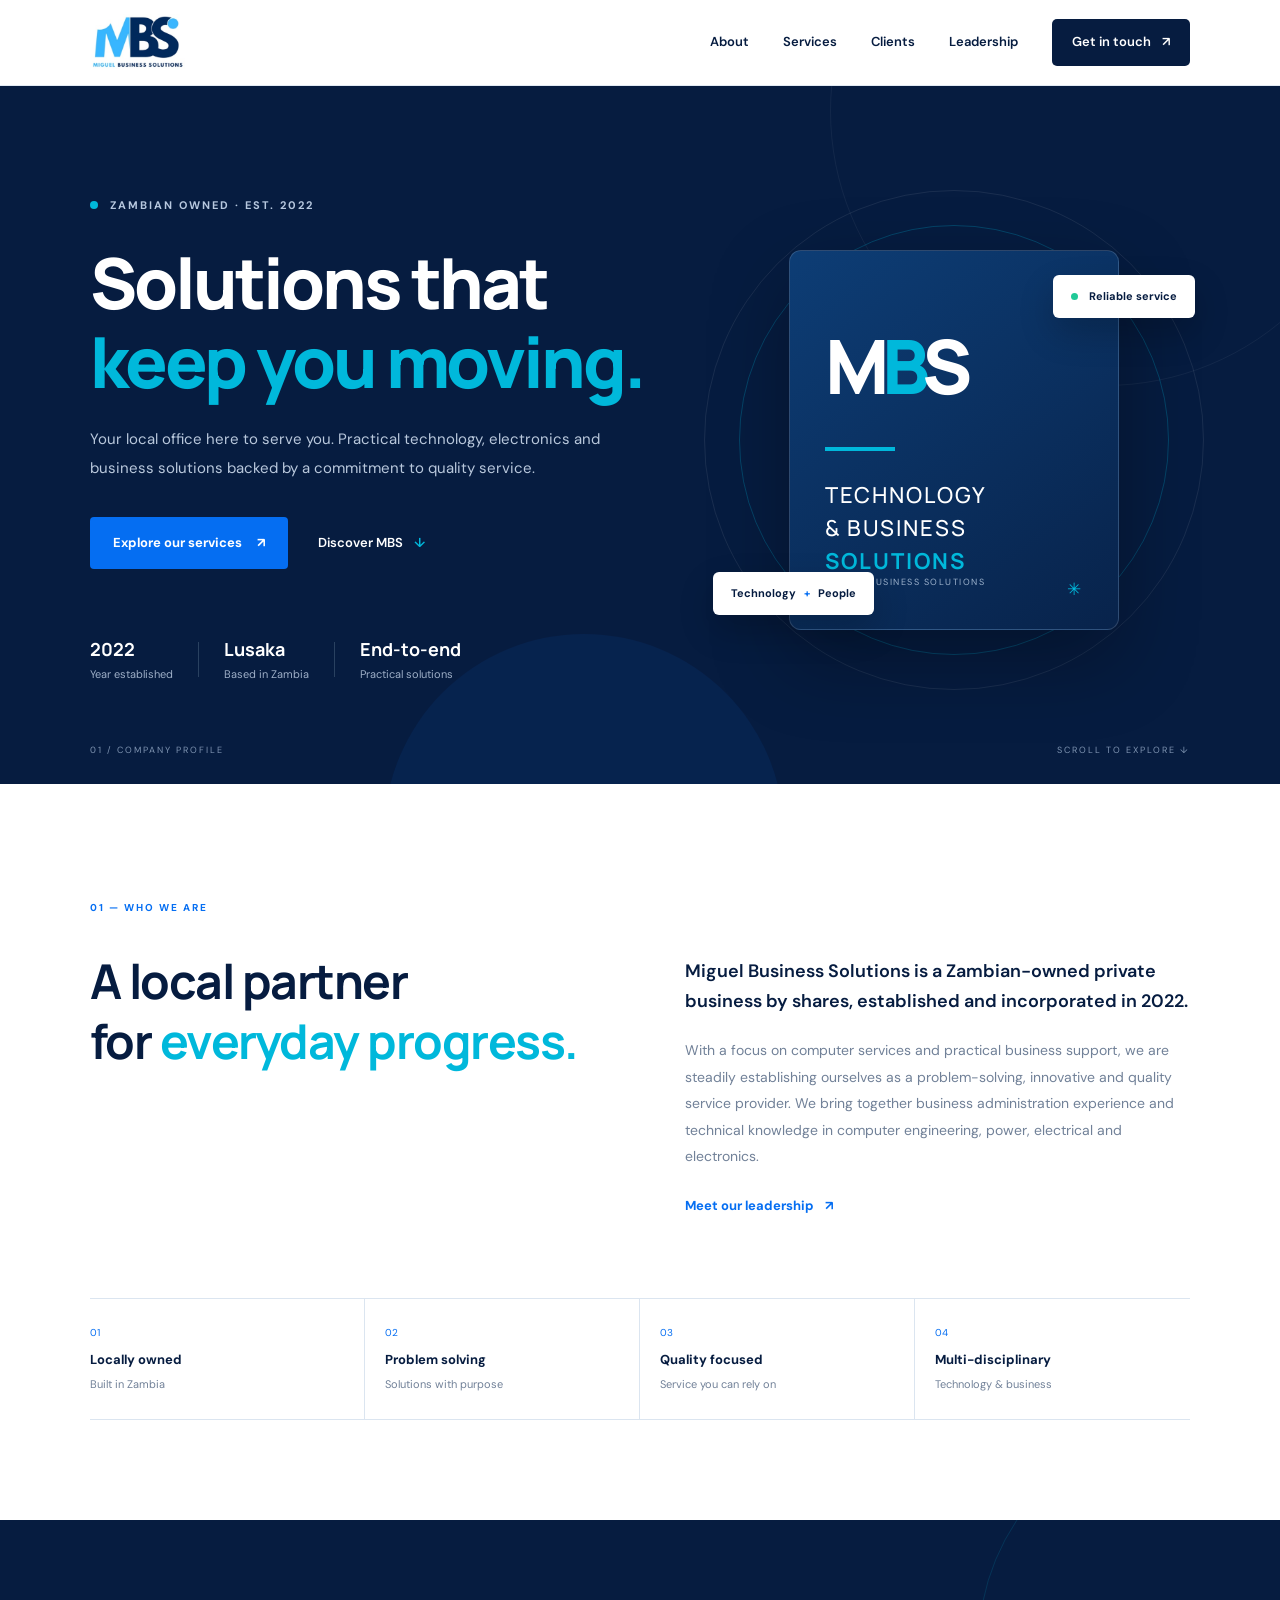
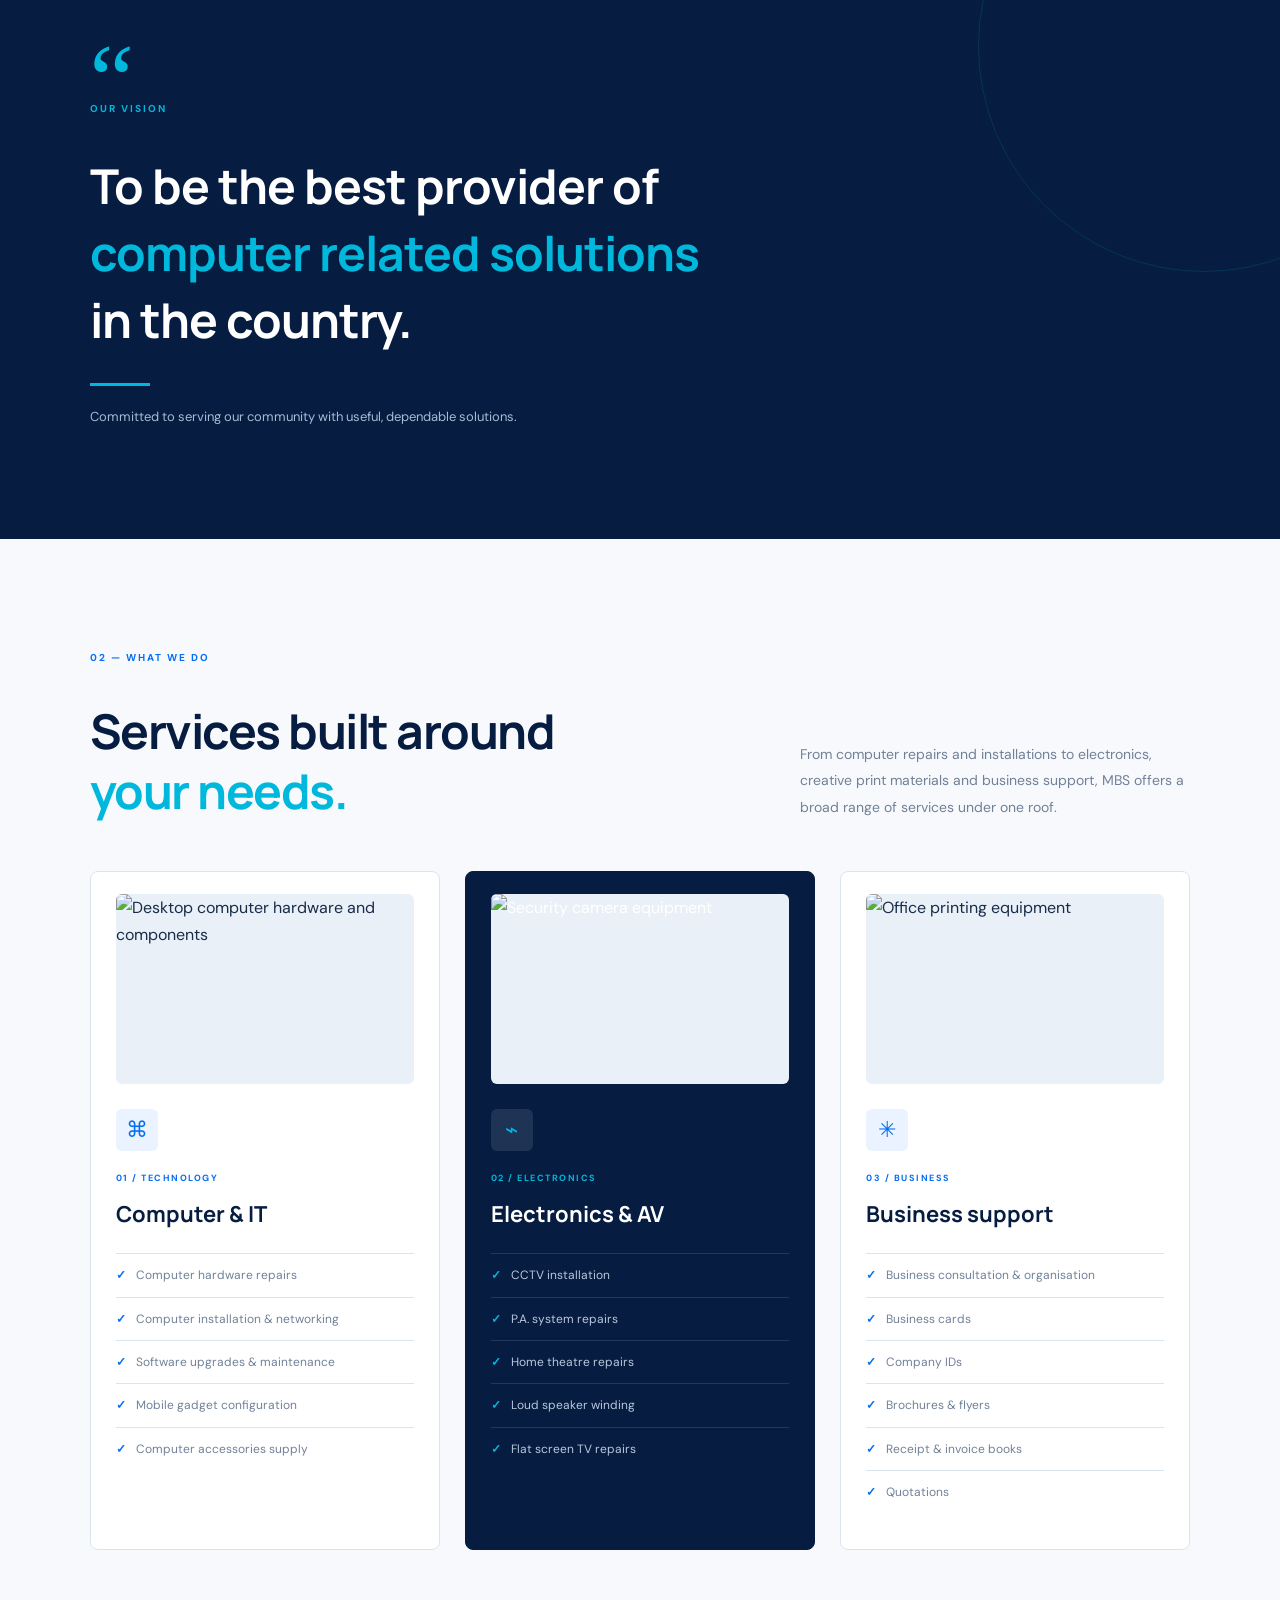
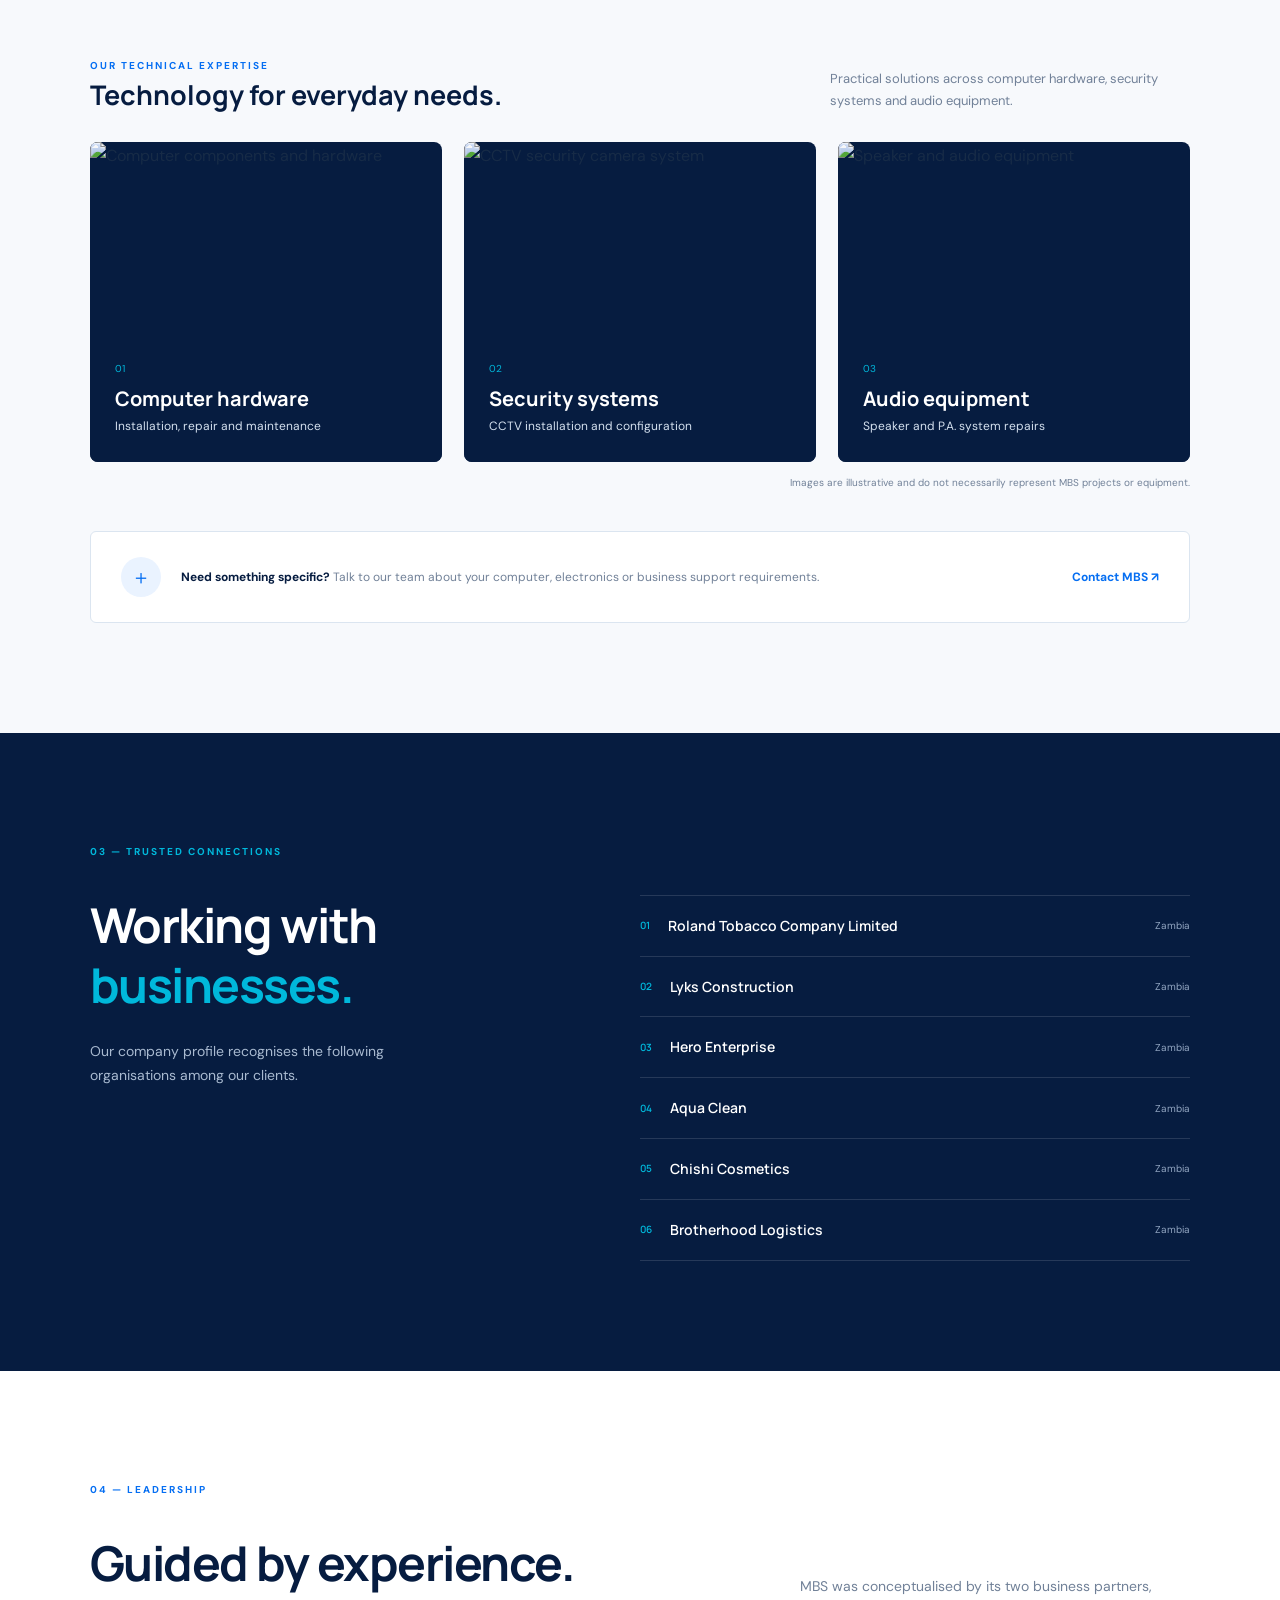
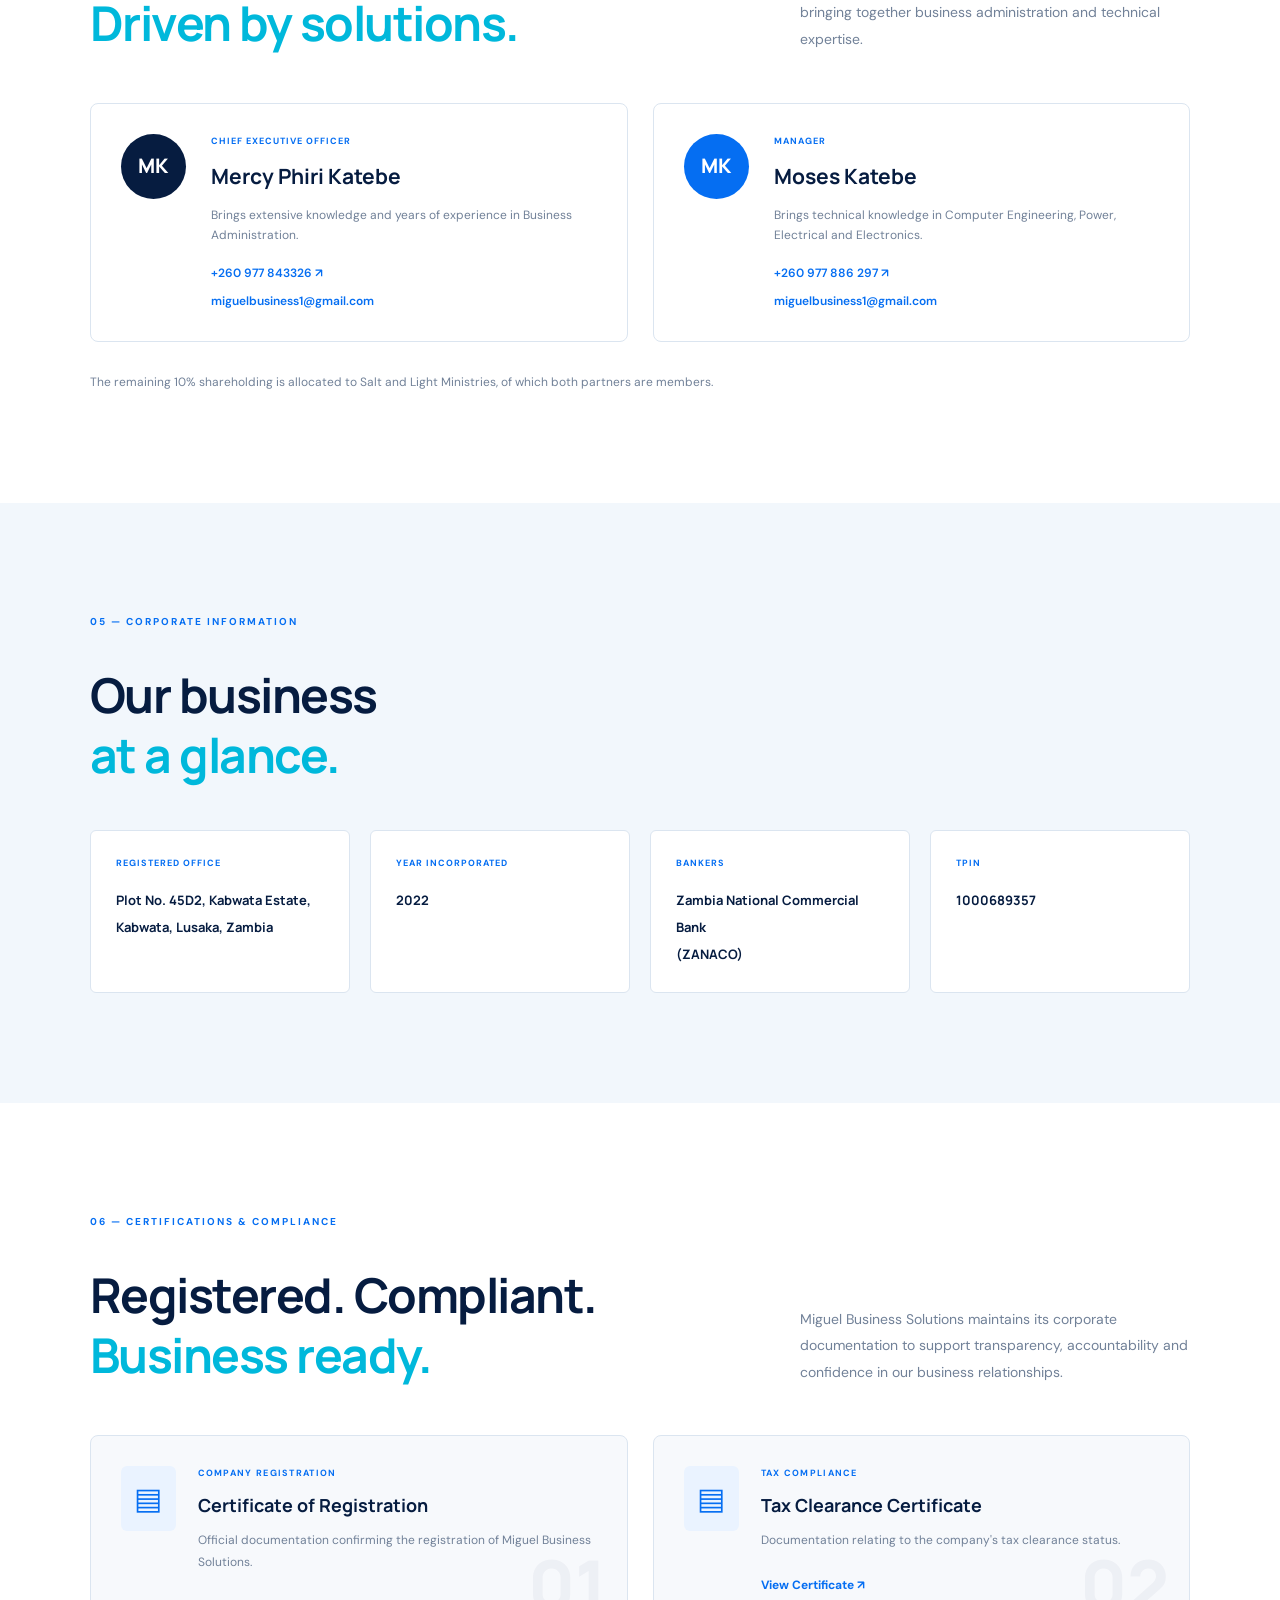
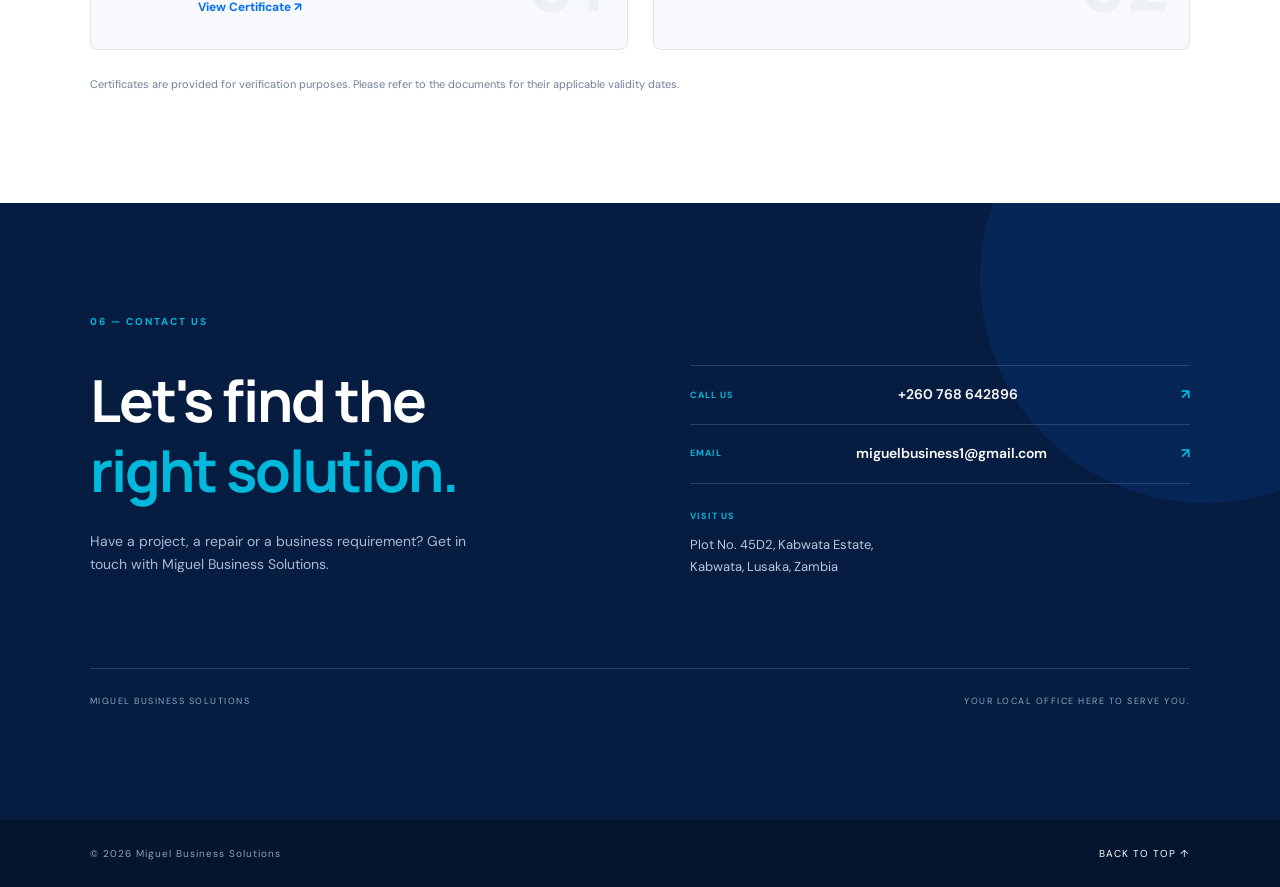
==== index.html @ 459ccfd8 "Fix certificate document links for GitHub Pages" ====
<!DOCTYPE html>
<html lang="en">
<head>
    <meta charset="UTF-8">
    <meta name="viewport" content="width=device-width, initial-scale=1.0">

    <meta name="description" content="Miguel Business Solutions — computer repairs, electronics, CCTV installation, networking and business support services in Lusaka, Zambia.">

    <meta name="theme-color" content="#061c40">

    <title>Miguel Business Solutions | Company Profile</title>

    <link rel="preconnect" href="https://fonts.googleapis.com">
    <link rel="preconnect" href="https://fonts.gstatic.com" crossorigin>

    <link href="https://fonts.googleapis.com/css2?family=DM+Sans:wght@400;500;600;700&family=Manrope:wght@400;500;600;700;800&display=swap" rel="stylesheet">

    <link rel="stylesheet" href="style.css">
</head>

<body>

    <!-- HEADER -->
    <header class="site-header">
        <a class="brand" href="#home" aria-label="Miguel Business Solutions home">
            <img src="assets/mbs-logo.jpg" alt="MBS Miguel Business Solutions logo">
        </a>

        <button class="menu-toggle"
                aria-label="Open navigation"
                aria-expanded="false">
            <span></span>
            <span></span>
            <span></span>
        </button>

        <nav class="nav" aria-label="Main navigation">
            <a href="#about">About</a>
            <a href="#services">Services</a>
            <a href="#clients">Clients</a>
            <a href="#leadership">Leadership</a>
            <a class="nav-contact" href="#contact">
                Get in touch <span>↗</span>
            </a>
        </nav>
    </header>


    <main>

        <!-- HERO SECTION -->
        <section class="hero" id="home">

            <div class="hero-shape shape-one"></div>
            <div class="hero-shape shape-two"></div>

            <div class="hero-content">

                <p class="eyebrow">
                    <span></span>
                    ZAMBIAN OWNED · EST. 2022
                </p>

                <h1>
                    Solutions that<br>
                    <em>keep you moving.</em>
                </h1>

                <p class="hero-copy">
                    Your local office here to serve you. Practical technology,
                    electronics and business solutions backed by a commitment
                    to quality service.
                </p>

                <div class="hero-actions">
                    <a class="btn btn-primary" href="#services">
                        Explore our services <span>↗</span>
                    </a>

                    <a class="text-link" href="#about">
                        Discover MBS <span>↓</span>
                    </a>
                </div>

                <div class="hero-meta">

                    <div>
                        <strong>2022</strong>
                        <span>Year established</span>
                    </div>

                    <i></i>

                    <div>
                        <strong>Lusaka</strong>
                        <span>Based in Zambia</span>
                    </div>

                    <i></i>

                    <div>
                        <strong>End-to-end</strong>
                        <span>Practical solutions</span>
                    </div>

                </div>

            </div>

            <div class="hero-visual">

                <div class="orbit orbit-a"></div>
                <div class="orbit orbit-b"></div>

                <div class="visual-card">

                    <div class="visual-mark">
                        M<span>B</span>S
                    </div>

                    <div class="visual-rule"></div>

                    <p>
                        TECHNOLOGY<br>
                        & BUSINESS<br>
                        <b>SOLUTIONS</b>
                    </p>

                    <div class="visual-foot">
                        MIGUEL BUSINESS SOLUTIONS
                        <span>✳</span>
                    </div>

                </div>

                <div class="float-tag tag-top">
                    <span class="tag-dot"></span>
                    Reliable service
                </div>

                <div class="float-tag tag-bottom">
                    Technology <b>+</b> People
                </div>

            </div>

            <div class="hero-bottom">
                <span>01 / COMPANY PROFILE</span>
                <span>SCROLL TO EXPLORE ↓</span>
            </div>

        </section>


        <!-- ABOUT SECTION -->
        <section class="intro section-pad" id="about">

            <div class="section-kicker">
                01 — WHO WE ARE
            </div>

            <div class="intro-grid">

                <div>
                    <h2>
                        A local partner<br>
                        for <em>everyday progress.</em>
                    </h2>
                </div>

                <div class="intro-copy">

                    <p class="lead">
                        Miguel Business Solutions is a Zambian-owned private
                        business by shares, established and incorporated in 2022.
                    </p>

                    <p>
                        With a focus on computer services and practical business
                        support, we are steadily establishing ourselves as a
                        problem-solving, innovative and quality service provider.
                        We bring together business administration experience and
                        technical knowledge in computer engineering, power,
                        electrical and electronics.
                    </p>

                    <a class="under-link" href="#leadership">
                        Meet our leadership <span>↗</span>
                    </a>

                </div>

            </div>

            <div class="fact-strip">

                <div>
                    <span>01</span>
                    <b>Locally owned</b>
                    <small>Built in Zambia</small>
                </div>

                <div>
                    <span>02</span>
                    <b>Problem solving</b>
                    <small>Solutions with purpose</small>
                </div>

                <div>
                    <span>03</span>
                    <b>Quality focused</b>
                    <small>Service you can rely on</small>
                </div>

                <div>
                    <span>04</span>
                    <b>Multi-disciplinary</b>
                    <small>Technology & business</small>
                </div>

            </div>

        </section>


        <!-- VISION SECTION -->
        <section class="vision section-pad">

            <div class="vision-mark">“</div>

            <div class="section-kicker light">
                OUR VISION
            </div>

            <h2>
                To be the best provider of<br>
                <em>computer related solutions</em><br>
                in the country.
            </h2>

            <div class="vision-line"></div>

            <p>
                Committed to serving our community with useful,
                dependable solutions.
            </p>

        </section>


        <!-- SERVICES SECTION -->
        <section class="services section-pad" id="services">

            <div class="section-kicker">
                02 — WHAT WE DO
            </div>

            <div class="section-heading">

                <div>
                    <h2>
                        Services built around<br>
                        <em>your needs.</em>
                    </h2>
                </div>

                <p>
                    From computer repairs and installations to electronics,
                    creative print materials and business support, MBS offers
                    a broad range of services under one roof.
                </p>

            </div>


            <div class="service-grid">

                <!-- COMPUTER AND IT -->
                <article class="service-card">

                    <div class="service-image">
                        <img
                            src="https://images.unsplash.com/photo-1587202372775-e229f172b9d7?auto=format&fit=crop&w=900&q=85"
                            alt="Desktop computer hardware and components"
                            loading="lazy">
                    </div>

                    <div class="service-icon">⌘</div>

                    <span class="service-no">
                        01 / TECHNOLOGY
                    </span>

                    <h3>Computer & IT</h3>

                    <ul>
                        <li>Computer hardware repairs</li>
                        <li>Computer installation & networking</li>
                        <li>Software upgrades & maintenance</li>
                        <li>Mobile gadget configuration</li>
                        <li>Computer accessories supply</li>
                    </ul>

                </article>


                <!-- ELECTRONICS AND AV -->
                <article class="service-card featured">

                    <div class="service-image">
                        <img
                            src="https://images.unsplash.com/photo-1557597774-9d273605dfa9?auto=format&fit=crop&w=900&q=85"
                            alt="Security camera equipment"
                            loading="lazy">
                    </div>

                    <div class="service-icon">⌁</div>

                    <span class="service-no">
                        02 / ELECTRONICS
                    </span>

                    <h3>Electronics & AV</h3>

                    <ul>
                        <li>CCTV installation</li>
                        <li>P.A. system repairs</li>
                        <li>Home theatre repairs</li>
                        <li>Loud speaker winding</li>
                        <li>Flat screen TV repairs</li>
                    </ul>

                </article>


                <!-- BUSINESS SUPPORT -->
                <article class="service-card">

                    <div class="service-image">
                        <img
                            src="https://images.unsplash.com/photo-1612198188060-c7c2a3b66eae?auto=format&fit=crop&w=900&q=85"
                            alt="Office printing equipment"
                            loading="lazy">
                    </div>

                    <div class="service-icon">✳</div>

                    <span class="service-no">
                        03 / BUSINESS
                    </span>

                    <h3>Business support</h3>

                    <ul>
                        <li>Business consultation & organisation</li>
                        <li>Business cards</li>
                        <li>Company IDs</li>
                        <li>Brochures & flyers</li>
                        <li>Receipt & invoice books</li>
                        <li>Quotations</li>
                    </ul>

                </article>

            </div>


            <!-- HARDWARE SHOWCASE -->
            <div class="hardware-showcase">

                <div class="showcase-heading">
                    <div>
                        <span class="section-kicker">OUR TECHNICAL EXPERTISE</span>
                        <h3>Technology for everyday needs.</h3>
                    </div>

                    <p>
                        Practical solutions across computer hardware,
                        security systems and audio equipment.
                    </p>
                </div>

                <div class="hardware-grid">

                    <div class="hardware-item">
                        <img
                            src="https://images.unsplash.com/photo-1591238372338-22d30c883a86?auto=format&fit=crop&w=900&q=85"
                            alt="Computer components and hardware"
                            loading="lazy">

                        <div class="hardware-overlay">
                            <span>01</span>
                            <h4>Computer hardware</h4>
                            <p>Installation, repair and maintenance</p>
                        </div>
                    </div>

                    <div class="hardware-item">
                        <img
                            src="https://images.unsplash.com/photo-1558008258-3256797b43f3?auto=format&fit=crop&w=900&q=85"
                            alt="CCTV security camera system"
                            loading="lazy">

                        <div class="hardware-overlay">
                            <span>02</span>
                            <h4>Security systems</h4>
                            <p>CCTV installation and configuration</p>
                        </div>
                    </div>

                    <div class="hardware-item">
                        <img
                            src="https://images.unsplash.com/photo-1608043152269-423dbba4e7e1?auto=format&fit=crop&w=900&q=85"
                            alt="Speaker and audio equipment"
                            loading="lazy">

                        <div class="hardware-overlay">
                            <span>03</span>
                            <h4>Audio equipment</h4>
                            <p>Speaker and P.A. system repairs</p>
                        </div>
                    </div>

                </div>

                <p class="image-disclaimer">
                    Images are illustrative and do not necessarily represent
                    MBS projects or equipment.
                </p>

            </div>


            <div class="service-note">

                <span class="note-icon">＋</span>

                <p>
                    <b>Need something specific?</b>
                    Talk to our team about your computer, electronics
                    or business support requirements.
                </p>

                <a href="#contact">Contact MBS ↗</a>

            </div>

        </section>


        <!-- CLIENTS SECTION -->
        <section class="clients section-pad" id="clients">

            <div class="section-kicker light">
                03 — TRUSTED CONNECTIONS
            </div>

            <div class="clients-layout">

                <div>

                    <h2>
                        Working with<br>
                        <em>businesses.</em>
                    </h2>

                    <p class="clients-copy">
                        Our company profile recognises the following
                        organisations among our clients.
                    </p>

                </div>

                <div class="client-list">

                    <div>
                        <span>01</span>
                        Roland Tobacco Company Limited
                        <small>Zambia</small>
                    </div>

                    <div>
                        <span>02</span>
                        Lyks Construction
                        <small>Zambia</small>
                    </div>

                    <div>
                        <span>03</span>
                        Hero Enterprise
                        <small>Zambia</small>
                    </div>

                    <div>
                        <span>04</span>
                        Aqua Clean
                        <small>Zambia</small>
                    </div>

                    <div>
                        <span>05</span>
                        Chishi Cosmetics
                        <small>Zambia</small>
                    </div>

                    <div>
                        <span>06</span>
                        Brotherhood Logistics
                        <small>Zambia</small>
                    </div>

                </div>

            </div>

        </section>


        <!-- LEADERSHIP SECTION -->
        <section class="leadership section-pad" id="leadership">

            <div class="section-kicker">
                04 — LEADERSHIP
            </div>

            <div class="section-heading">

                <div>
                    <h2>
                        Guided by experience.<br>
                        <em>Driven by solutions.</em>
                    </h2>
                </div>

                <p>
                    MBS was conceptualised by its two business partners,
                    bringing together business administration and
                    technical expertise.
                </p>

            </div>


            <div class="leaders">

                <!-- MRS KATEBE -->
                <article class="leader-card">

                    <div class="leader-avatar">MK</div>

                    <div class="leader-info">

                        <span class="role">
                            CHIEF EXECUTIVE OFFICER 
                        </span>

                        <h3>Mercy Phiri Katebe</h3>

                        <p>
                            Brings extensive knowledge and years of
                            experience in Business Administration.
                        </p>

                        <a href="tel:+260977843326">
                            +260 977 843326 ↗
                        </a>

                        <a href="mailto:miguelbusiness1@gmail.com">
                            miguelbusiness1@gmail.com
                        </a>

                    </div>

                </article>


                <!-- MOSES KATEBE-->
                <article class="leader-card">

                    <div class="leader-avatar avatar-blue">MK</div>

                    <div class="leader-info">

                        <span class="role">
                            MANAGER 
                        </span>

                        <h3>Moses Katebe</h3>

                        <p>
                            Brings technical knowledge in Computer
                            Engineering, Power, Electrical and Electronics.
                        </p>

                        <a href="tel:+260768642896">
                            +260 977 886 297 ↗
                        </a>

                        <a href="mailto:miguelbusiness1@gmail.com">
                            miguelbusiness1@gmail.com
                        </a>

                    </div>

                </article>

                    
            </div>

            <p class="share-note">
                The remaining 10% shareholding is allocated to
                Salt and Light Ministries, of which both partners
                are members.
            </p>

        </section>


        <!-- CORPORATE INFORMATION -->
        <section class="corporate section-pad">

            <div class="section-kicker">
                05 — CORPORATE INFORMATION
            </div>

            <h2>
                Our business<br>
                <em>at a glance.</em>
            </h2>

            <div class="corporate-grid">

                <div>
                    <span>REGISTERED OFFICE</span>
                    <b>
                        Plot No. 45D2, Kabwata Estate,<br>
                        Kabwata, Lusaka, Zambia
                    </b>
                </div>

                <div>
                    <span>YEAR INCORPORATED</span>
                    <b>2022</b>
                </div>

                <div>
                    <span>BANKERS</span>
                    <b>
                        Zambia National Commercial Bank<br>
                        (ZANACO)
                    </b>
                </div>

                <div>
                    <span>TPIN</span>
                    <b>1000689357</b>
                </div>

            </div>

        </section>


        <!-- CERTIFICATIONS & COMPLIANCE -->
        <section class="certifications section-pad" id="certifications">

            <div class="section-kicker">
                06 — CERTIFICATIONS & COMPLIANCE
            </div>

            <div class="section-heading">
                <div>
                    <h2>
                        Registered. Compliant.<br>
                        <em>Business ready.</em>
                    </h2>
                </div>

                <p>
                    Miguel Business Solutions maintains its corporate
                    documentation to support transparency, accountability
                    and confidence in our business relationships.
                </p>
            </div>

            <div class="certificate-grid">

                <!-- CERTIFICATE OF INCORPORATION -->
                <article class="certificate-card">

                    <div class="certificate-icon">▤</div>

                    <div class="certificate-info">
                        <span>COMPANY REGISTRATION</span>

                        <h3>Certificate of Registration</h3>

                        <p>
                            Official documentation confirming the registration
                            of Miguel Business Solutions.
                        </p>

                        <a href="./documents/MIGUEL%20CERITIFICATE%20OF%20REGISTRATION.pdf"
                        target="_blank"
                        rel="noopener noreferrer">
                            View Certificate ↗
                        </a>
                    </div>

                    <div class="certificate-number">01</div>

                </article>


                <!-- TAX CLEARANCE CERTIFICATE -->
                <article class="certificate-card">

                    <div class="certificate-icon">▤</div>

                    <div class="certificate-info">
                        <span>TAX COMPLIANCE</span>

                        <h3>Tax Clearance Certificate</h3>

                        <p>
                            Documentation relating to the company's
                            tax clearance status.
                        </p>

                        <a href="./documents/_reports_complianceReports_Custom_Business_Name_TCC.pdf"
                        target="_blank"
                        rel="noopener noreferrer">
                            View Certificate ↗
                        </a>
                    </div>

                    <div class="certificate-number">02</div>

                </article>

            </div>

            <p class="certificate-note">
                Certificates are provided for verification purposes.
                Please refer to the documents for their applicable validity dates.
            </p>

        </section>

        <!-- CONTACT SECTION -->
        <section class="contact section-pad" id="contact">

            <div class="contact-glow"></div>

            <div class="section-kicker light">
                06 — CONTACT US
            </div>

            <div class="contact-layout">

                <div>

                    <h2>
                        Let's find the<br>
                        <em>right solution.</em>
                    </h2>

                    <p>
                        Have a project, a repair or a business requirement?
                        Get in touch with Miguel Business Solutions.
                    </p>

                </div>


                <div class="contact-details">

                    <a href="tel:+260768642896">
                        <span>CALL US</span>
                        +260 768 642896
                        <b>↗</b>
                    </a>

                    <a href="mailto:miguelbusiness1@gmail.com">
                        <span>EMAIL</span>
                        miguelbusiness1@gmail.com
                        <b>↗</b>
                    </a>

                    <div class="address">
                        <span>VISIT US</span>
                        Plot No. 45D2, Kabwata Estate,<br>
                        Kabwata, Lusaka, Zambia
                    </div>

                </div>

            </div>


            <div class="contact-bottom">
                <span>MIGUEL BUSINESS SOLUTIONS</span>
                <span>YOUR LOCAL OFFICE HERE TO SERVE YOU.</span>
            </div>

        </section>

    </main>


    <!-- FOOTER -->
    <footer>
        <span>
            © <span id="year"></span> Miguel Business Solutions
        </span>

        <a href="#home">BACK TO TOP ↑</a>
    </footer>


    <script src="script.js"></script>

</body>
</html>
---- style.css ----
/* =========================================
   MIGUEL BUSINESS SOLUTIONS
   COMPANY PROFILE WEBSITE
========================================= */

:root {
    --navy: #061c40;
    --navy-light: #092952;
    --blue: #056ef2;
    --cyan: #00b8db;
    --white: #ffffff;
    --grey: #617896;
    --light-grey: #f2f7fc;
    --border: #dbe5f0;
    --text: #182c47;
    --muted: #718198;

    --heading-font: 'Manrope', sans-serif;
    --body-font: 'DM Sans', sans-serif;

    --container: 1200px;
}


/* RESET */

* {
    margin: 0;
    padding: 0;
    box-sizing: border-box;
}

html {
    scroll-behavior: smooth;
    scroll-padding-top: 90px;
}

body {
    font-family: var(--body-font);
    color: var(--text);
    background: var(--white);
    line-height: 1.7;
    overflow-x: hidden;
}

img {
    max-width: 100%;
}

a {
    text-decoration: none;
    color: inherit;
}

button {
    font: inherit;
}

::selection {
    background: var(--blue);
    color: white;
}

.section-pad {
    padding: 110px max(calc((100% - var(--container)) / 2), 7%);
}


/* HEADER */

.site-header {
    width: 100%;
    height: 86px;
    padding: 0 7%;
    position: sticky;
    top: 0;
    z-index: 1000;

    display: flex;
    align-items: center;
    justify-content: space-between;

    background: rgba(255, 255, 255, 0.96);
    border-bottom: 1px solid rgba(219, 229, 240, 0.8);
    backdrop-filter: blur(15px);
}

.brand {
    display: flex;
    align-items: center;
    height: 60px;
}

.brand img {
    max-width: 180px;
    max-height: 58px;
    object-fit: contain;
}

.nav {
    display: flex;
    align-items: center;
    gap: 34px;
}

.nav a {
    font-size: 13px;
    font-weight: 600;
    color: var(--navy);
    transition: color 0.3s ease;
}

.nav a:hover {
    color: var(--blue);
}

.nav .nav-contact {
    background: var(--navy);
    color: white;
    padding: 12px 20px;
    border-radius: 5px;
}

.nav .nav-contact:hover {
    background: var(--blue);
    color: white;
}

.nav-contact span {
    margin-left: 8px;
}

.menu-toggle {
    display: none;
    width: 42px;
    height: 42px;
    border: none;
    background: var(--light-grey);
    border-radius: 5px;
    cursor: pointer;
    padding: 10px;
}

.menu-toggle span {
    width: 100%;
    height: 2px;
    background: var(--navy);
    display: block;
    margin: 5px 0;
    transition: 0.3s;
}


/* HERO */

.hero {
    min-height: 690px;
    padding: 110px 7% 100px;

    background: var(--navy);
    color: white;

    position: relative;
    overflow: hidden;

    display: grid;
    grid-template-columns: 1.1fr 0.9fr;
    align-items: center;
    gap: 50px;
}

.hero-content {
    max-width: 650px;
    position: relative;
    z-index: 2;
}

.eyebrow {
    display: flex;
    align-items: center;
    gap: 12px;

    font-size: 11px;
    font-weight: 700;
    letter-spacing: 2px;
    color: #b7c8df;

    margin-bottom: 28px;
}

.eyebrow span {
    width: 8px;
    height: 8px;
    background: var(--cyan);
    border-radius: 50%;
}

.hero h1 {
    font-family: var(--heading-font);
    font-size: clamp(44px, 5.5vw, 76px);
    font-weight: 800;
    line-height: 1.12;
    letter-spacing: -3px;
}

.hero h1 em,
.section-heading h2 em,
.intro h2 em,
.vision h2 em,
.clients h2 em,
.leadership h2 em,
.corporate h2 em,
.contact h2 em {
    font-style: normal;
    color: var(--cyan);
}

.hero-copy {
    color: #b9c8dc;
    max-width: 510px;
    margin-top: 25px;
    font-size: 15px;
    line-height: 1.9;
}

.hero-actions {
    display: flex;
    align-items: center;
    gap: 30px;
    margin-top: 35px;
}

.btn {
    display: inline-flex;
    align-items: center;
    justify-content: center;
    gap: 15px;
    padding: 15px 23px;
    font-size: 13px;
    font-weight: 700;
    border-radius: 4px;
    transition: 0.3s ease;
}

.btn-primary {
    background: var(--blue);
    color: white;
}

.btn-primary:hover {
    background: var(--cyan);
    transform: translateY(-3px);
}

.text-link {
    font-size: 13px;
    font-weight: 600;
    color: white;
}

.text-link span {
    margin-left: 8px;
    color: var(--cyan);
}

.hero-meta {
    display: flex;
    align-items: center;
    gap: 25px;
    margin-top: 65px;
}

.hero-meta div {
    display: flex;
    flex-direction: column;
}

.hero-meta strong {
    font-family: var(--heading-font);
    font-size: 18px;
}

.hero-meta span {
    color: #9eafc7;
    font-size: 11px;
}

.hero-meta i {
    height: 35px;
    width: 1px;
    background: #294160;
}

.hero-shape {
    position: absolute;
    border-radius: 50%;
    pointer-events: none;
}

.shape-one {
    width: 550px;
    height: 550px;
    border: 1px solid rgba(255,255,255,0.05);
    top: -250px;
    right: -100px;
}

.shape-two {
    width: 400px;
    height: 400px;
    background: rgba(5,110,242,0.08);
    bottom: -250px;
    left: 30%;
}


/* HERO VISUAL */

.hero-visual {
    position: relative;
    min-height: 450px;

    display: flex;
    justify-content: center;
    align-items: center;
}

.visual-card {
    position: relative;
    z-index: 2;

    width: 330px;
    height: 380px;

    padding: 45px 35px;

    background: linear-gradient(
        145deg,
        #0d3d75,
        #08234b
    );

    border: 1px solid rgba(255,255,255,0.15);
    border-radius: 12px;

    box-shadow: 0 30px 80px rgba(0,0,0,0.3);

    display: flex;
    flex-direction: column;
    justify-content: center;
}

.visual-mark {
    font-family: var(--heading-font);
    font-size: 75px;
    font-weight: 800;
    letter-spacing: -8px;
}

.visual-mark span {
    color: var(--cyan);
}

.visual-rule {
    width: 70px;
    height: 4px;
    background: var(--cyan);
    margin: 18px 0 28px;
}

.visual-card p {
    font-family: var(--heading-font);
    font-size: 22px;
    font-weight: 500;
    line-height: 1.5;
    letter-spacing: 2px;
}

.visual-card p b {
    color: var(--cyan);
}

.visual-foot {
    position: absolute;
    bottom: 25px;
    left: 35px;
    right: 35px;

    display: flex;
    justify-content: space-between;

    font-size: 9px;
    letter-spacing: 1.5px;
    color: #9db2cc;
}

.visual-foot span {
    color: var(--cyan);
    font-size: 17px;
}

.orbit {
    position: absolute;
    border: 1px solid rgba(0,184,219,0.25);
    border-radius: 50%;
}

.orbit-a {
    width: 430px;
    height: 430px;
}

.orbit-b {
    width: 500px;
    height: 500px;
    border-color: rgba(255,255,255,0.08);
}

.float-tag {
    position: absolute;
    z-index: 3;

    background: white;
    color: var(--navy);

    padding: 12px 18px;
    border-radius: 6px;

    font-size: 11px;
    font-weight: 700;

    box-shadow: 0 15px 35px rgba(0,0,0,0.2);
}

.tag-top {
    top: 60px;
    right: -5px;
}

.tag-bottom {
    bottom: 50px;
    left: -5px;
}

.tag-bottom b {
    color: var(--blue);
    margin: 0 5px;
}

.tag-dot {
    width: 7px;
    height: 7px;
    display: inline-block;
    background: #20c997;
    border-radius: 50%;
    margin-right: 8px;
}

.hero-bottom {
    position: absolute;
    bottom: 25px;
    left: 7%;
    right: 7%;

    display: flex;
    justify-content: space-between;

    color: #7f94b1;
    font-size: 9px;
    letter-spacing: 2px;
}


/* SECTION HEADINGS */

.section-kicker {
    font-size: 10px;
    font-weight: 700;
    color: var(--blue);
    letter-spacing: 2px;
    margin-bottom: 35px;
}

.section-kicker.light {
    color: var(--cyan);
}

.section-heading {
    display: flex;
    justify-content: space-between;
    align-items: end;
    gap: 50px;
    margin-bottom: 50px;
}

.section-heading h2,
.intro h2,
.clients h2,
.leadership h2,
.corporate h2 {
    font-family: var(--heading-font);
    font-size: clamp(32px, 4vw, 48px);
    line-height: 1.25;
    letter-spacing: -1.5px;
    color: var(--navy);
}

.section-heading > p {
    max-width: 390px;
    font-size: 14px;
    color: var(--muted);
    line-height: 1.9;
}


/* ABOUT */

.intro {
    padding-top: 115px;
    padding-bottom: 100px;
}

.intro-grid {
    display: grid;
    grid-template-columns: 1fr 1fr;
    gap: 90px;
    align-items: start;
}

.intro-copy {
    padding-top: 5px;
}

.intro-copy .lead {
    font-size: 18px;
    font-weight: 600;
    line-height: 1.7;
    color: var(--navy);
    margin-bottom: 20px;
}

.intro-copy p:not(.lead) {
    font-size: 14px;
    color: var(--muted);
    line-height: 1.9;
}

.under-link {
    display: inline-block;
    margin-top: 25px;
    font-size: 13px;
    font-weight: 700;
    color: var(--blue);
}

.under-link span {
    margin-left: 8px;
}

.fact-strip {
    display: grid;
    grid-template-columns: repeat(4, 1fr);
    margin-top: 80px;
    border-top: 1px solid var(--border);
    border-bottom: 1px solid var(--border);
}

.fact-strip > div {
    padding: 25px 20px;
    border-right: 1px solid var(--border);
    display: flex;
    flex-direction: column;
}

.fact-strip > div:first-child {
    padding-left: 0;
}

.fact-strip > div:last-child {
    border: none;
}

.fact-strip span {
    font-size: 10px;
    color: var(--blue);
    margin-bottom: 8px;
}

.fact-strip b {
    color: var(--navy);
    font-size: 13px;
}

.fact-strip small {
    color: var(--muted);
    font-size: 11px;
    margin-top: 4px;
}


/* VISION */

.vision {
    background: var(--navy);
    color: white;
    position: relative;
    overflow: hidden;
}

.vision::after {
    content: "";
    position: absolute;
    width: 450px;
    height: 450px;
    border: 1px solid rgba(0,184,219,0.15);
    border-radius: 50%;
    right: -150px;
    top: -100px;
}

.vision-mark {
    font-family: Georgia, serif;
    font-size: 100px;
    color: var(--cyan);
    height: 70px;
    line-height: 1;
}

.vision h2 {
    font-family: var(--heading-font);
    font-size: clamp(30px, 4vw, 48px);
    line-height: 1.4;
    letter-spacing: -1px;
    position: relative;
    z-index: 2;
}

.vision-line {
    width: 60px;
    height: 3px;
    background: var(--cyan);
    margin: 30px 0 20px;
}

.vision p {
    color: #a8bbd4;
    font-size: 13px;
}


/* SERVICES */

.services {
    background: #f7f9fc;
}

.service-grid {
    display: grid;
    grid-template-columns: repeat(3, 1fr);
    gap: 25px;
}

.service-card {
    background: white;
    border: 1px solid var(--border);
    padding: 22px 25px 35px;
    border-radius: 8px;
    transition: 0.35s ease;
}

.service-card:hover {
    transform: translateY(-8px);
    box-shadow: 0 20px 45px rgba(6,28,64,0.09);
}

.service-card.featured {
    background: var(--navy);
    color: white;
    border-color: var(--navy);
}

.service-image {
    width: 100%;
    height: 190px;
    overflow: hidden;
    border-radius: 6px;
    margin-bottom: 25px;
    background: #eaf0f8;
}

.service-image img {
    width: 100%;
    height: 100%;
    object-fit: cover;
    display: block;
    transition: transform 0.5s ease;
}

.service-card:hover .service-image img {
    transform: scale(1.06);
}

.service-icon {
    width: 42px;
    height: 42px;
    border-radius: 6px;
    display: grid;
    place-items: center;
    font-size: 22px;
    color: var(--blue);
    background: #eaf3ff;
    margin-bottom: 20px;
}

.featured .service-icon {
    color: var(--cyan);
    background: rgba(255,255,255,0.1);
}

.service-no {
    display: block;
    font-size: 9px;
    letter-spacing: 1.5px;
    color: var(--blue);
    font-weight: 700;
    margin-bottom: 10px;
}

.featured .service-no {
    color: var(--cyan);
}

.service-card h3 {
    font-family: var(--heading-font);
    font-size: 22px;
    color: var(--navy);
    margin-bottom: 20px;
}

.featured h3 {
    color: white;
}

.service-card ul {
    list-style: none;
}

.service-card li {
    position: relative;
    padding: 11px 0 11px 20px;
    border-top: 1px solid var(--border);
    font-size: 12px;
    color: var(--muted);
}

.service-card li::before {
    content: "✓";
    position: absolute;
    left: 0;
    color: var(--blue);
    font-weight: 700;
}

.featured li {
    border-color: rgba(255,255,255,0.12);
    color: #b9c8dc;
}

.featured li::before {
    color: var(--cyan);
}


/* HARDWARE SHOWCASE */

.hardware-showcase {
    margin-top: 100px;
}

.showcase-heading {
    display: flex;
    align-items: end;
    justify-content: space-between;
    gap: 35px;
    margin-bottom: 30px;
}

.showcase-heading .section-kicker {
    margin-bottom: 10px;
}

.showcase-heading h3 {
    font-family: var(--heading-font);
    color: var(--navy);
    font-size: 27px;
    line-height: 1.3;
}

.showcase-heading > p {
    max-width: 360px;
    color: var(--muted);
    font-size: 13px;
}

.hardware-grid {
    display: grid;
    grid-template-columns: repeat(3, 1fr);
    gap: 22px;
}

.hardware-item {
    position: relative;
    height: 320px;
    border-radius: 8px;
    overflow: hidden;
    background: var(--navy);
}

.hardware-item img {
    width: 100%;
    height: 100%;
    object-fit: cover;
    display: block;
    transition: transform 0.5s ease;
}

.hardware-item:hover img {
    transform: scale(1.08);
}

.hardware-overlay {
    position: absolute;
    inset: 0;
    padding: 25px;
    display: flex;
    flex-direction: column;
    justify-content: flex-end;
    color: white;

    background: linear-gradient(
        to top,
        rgba(6,28,64,0.96),
        rgba(6,28,64,0.02)
    );
}

.hardware-overlay span {
    font-size: 10px;
    color: var(--cyan);
    margin-bottom: 5px;
}

.hardware-overlay h4 {
    font-family: var(--heading-font);
    font-size: 20px;
}

.hardware-overlay p {
    color: #d4e0ee;
    font-size: 12px;
}

.image-disclaimer {
    margin-top: 12px;
    color: var(--muted);
    font-size: 10px;
    text-align: right;
}


/* SERVICE NOTE */

.service-note {
    margin-top: 40px;
    padding: 25px 30px;

    display: flex;
    align-items: center;
    gap: 20px;

    background: white;
    border: 1px solid var(--border);
    border-radius: 6px;
}

.note-icon {
    width: 40px;
    height: 40px;
    display: grid;
    place-items: center;
    flex-shrink: 0;

    color: var(--blue);
    background: #eaf3ff;
    border-radius: 50%;
    font-size: 20px;
}

.service-note p {
    flex: 1;
    color: var(--muted);
    font-size: 12px;
}

.service-note p b {
    color: var(--navy);
}

.service-note a {
    color: var(--blue);
    font-size: 12px;
    font-weight: 700;
    white-space: nowrap;
}


/* CLIENTS */

.clients {
    background: var(--navy);
    color: white;
}

.clients-layout {
    display: grid;
    grid-template-columns: 0.9fr 1.1fr;
    gap: 100px;
}

.clients h2 {
    color: white;
}

.clients-copy {
    max-width: 350px;
    color: #a9bad0;
    margin-top: 25px;
    font-size: 14px;
}

.client-list > div {
    display: flex;
    align-items: center;
    gap: 18px;
    padding: 18px 0;
    border-bottom: 1px solid rgba(255,255,255,0.13);

    font-family: var(--heading-font);
    font-size: 14px;
    font-weight: 600;
}

.client-list > div:first-child {
    border-top: 1px solid rgba(255,255,255,0.13);
}

.client-list span {
    color: var(--cyan);
    font-size: 10px;
}

.client-list small {
    margin-left: auto;
    font-family: var(--body-font);
    font-size: 10px;
    font-weight: 400;
    color: #91a5c0;
}


/* LEADERSHIP */

.leadership {
    background: white;
}

.leaders {
    display: grid;
    grid-template-columns: repeat(2, 1fr);
    gap: 25px;
}

.leader-card {
    display: flex;
    gap: 25px;
    align-items: flex-start;

    padding: 30px;
    border: 1px solid var(--border);
    border-radius: 8px;

    transition: 0.3s ease;
}

.leader-card:hover {
    box-shadow: 0 15px 40px rgba(6,28,64,0.08);
    transform: translateY(-4px);
}

.leader-avatar {
    width: 65px;
    height: 65px;
    border-radius: 50%;
    flex-shrink: 0;

    display: grid;
    place-items: center;

    background: var(--navy);
    color: white;

    font-family: var(--heading-font);
    font-size: 20px;
    font-weight: 800;
}

.avatar-blue {
    background: var(--blue);
}

.leader-info .role {
    display: block;
    color: var(--blue);
    font-size: 9px;
    letter-spacing: 1px;
    font-weight: 700;
}

.leader-info h3 {
    font-family: var(--heading-font);
    font-size: 21px;
    color: var(--navy);
    margin: 10px 0;
}

.leader-info p {
    font-size: 12px;
    color: var(--muted);
    margin-bottom: 18px;
}

.leader-info a {
    display: block;
    color: var(--blue);
    font-size: 12px;
    margin-top: 7px;
    font-weight: 600;
    overflow-wrap: anywhere;
}

.share-note {
    margin-top: 30px;
    font-size: 12px;
    color: var(--muted);
}


/* CORPORATE INFORMATION */

.corporate {
    background: var(--light-grey);
}

.corporate h2 {
    margin-bottom: 45px;
}

.corporate-grid {
    display: grid;
    grid-template-columns: repeat(4, 1fr);
    gap: 20px;
}

.corporate-grid > div {
    padding: 25px;
    background: white;
    border: 1px solid var(--border);
    border-radius: 6px;
    min-height: 140px;
}

.corporate-grid span {
    display: block;
    color: var(--blue);
    font-size: 9px;
    letter-spacing: 1px;
    font-weight: 700;
    margin-bottom: 15px;
}

.corporate-grid b {
    font-family: var(--heading-font);
    font-size: 13px;
    color: var(--navy);
    line-height: 1.7;
}


/* CONTACT */

.contact {
    background: var(--navy);
    color: white;
    position: relative;
    overflow: hidden;
}

.contact-glow {
    position: absolute;
    width: 450px;
    height: 450px;
    border-radius: 50%;
    background: rgba(5,110,242,0.12);
    right: -150px;
    top: -150px;
}

.contact-layout {
    position: relative;
    z-index: 2;

    display: grid;
    grid-template-columns: 1fr 1fr;
    gap: 100px;
}

.contact h2 {
    font-family: var(--heading-font);
    font-size: clamp(38px, 5vw, 58px);
    line-height: 1.2;
    letter-spacing: -2px;
}

.contact-layout > div:first-child p {
    color: #a9bad0;
    max-width: 380px;
    margin-top: 25px;
    font-size: 14px;
}

.contact-details > a {
    display: flex;
    align-items: center;
    justify-content: space-between;

    gap: 15px;
    padding: 17px 0;

    border-bottom: 1px solid rgba(255,255,255,0.15);

    font-size: 14px;
    font-weight: 600;
}

.contact-details > a:first-child {
    border-top: 1px solid rgba(255,255,255,0.15);
}

.contact-details > a span,
.address span {
    color: var(--cyan);
    font-size: 9px;
    letter-spacing: 1px;
    font-weight: 700;
}

.contact-details > a b {
    color: var(--cyan);
}

.address {
    padding-top: 25px;
    color: #b9c8dc;
    font-size: 13px;
}

.address span {
    display: block;
    margin-bottom: 10px;
}

.contact-bottom {
    position: relative;
    z-index: 2;

    display: flex;
    justify-content: space-between;

    border-top: 1px solid rgba(255,255,255,0.15);
    margin-top: 90px;
    padding-top: 25px;

    color: #91a5c0;
    font-size: 9px;
    letter-spacing: 1.5px;
}


/* CERTIFICATIONS & COMPLIANCE */

.certifications {
    background: #ffffff;
}

.certificate-grid {
    display: grid;
    grid-template-columns: repeat(2, 1fr);
    gap: 25px;
}

.certificate-card {
    position: relative;
    display: flex;
    align-items: flex-start;
    gap: 22px;

    padding: 30px;
    background: #f7f9fc;
    border: 1px solid #dbe5f0;
    border-radius: 8px;

    transition: 0.3s ease;
    overflow: hidden;
}

.certificate-card:hover {
    border-color: #056ef2;
    transform: translateY(-5px);
    box-shadow: 0 15px 35px rgba(6, 28, 64, 0.07);
}

.certificate-icon {
    width: 55px;
    height: 65px;
    flex-shrink: 0;

    display: grid;
    place-items: center;

    color: #056ef2;
    background: #eaf3ff;
    border-radius: 6px;

    font-size: 30px;
}

.certificate-info {
    position: relative;
    z-index: 2;
}

.certificate-info > span {
    display: block;
    margin-bottom: 8px;

    color: #056ef2;
    font-size: 9px;
    font-weight: 700;
    letter-spacing: 1.3px;
}

.certificate-info h3 {
    margin-bottom: 10px;

    color: #061c40;
    font-family: 'Manrope', sans-serif;
    font-size: 18px;
}

.certificate-info p {
    margin-bottom: 18px;

    color: #718198;
    font-size: 12px;
    line-height: 1.8;
}

.certificate-info a {
    display: inline-block;
    color: #056ef2;
    font-size: 12px;
    font-weight: 700;
}

.certificate-info a:hover {
    color: #00b8db;
}

.certificate-number {
    position: absolute;
    right: 20px;
    bottom: 5px;

    color: rgba(6, 28, 64, 0.04);
    font-family: 'Manrope', sans-serif;
    font-size: 70px;
    font-weight: 800;
}

.certificate-note {
    margin-top: 25px;
    color: #718198;
    font-size: 11px;
}

@media (max-width: 768px) {
    .certificate-grid {
        grid-template-columns: 1fr;
    }
}

@media (max-width: 480px) {
    .certificate-card {
        padding: 22px;
        gap: 15px;
    }

    .certificate-icon {
        width: 45px;
        height: 55px;
        font-size: 24px;
    }

    .certificate-info h3 {
        font-size: 16px;
    }
}



/* FOOTER */

footer {
    display: flex;
    justify-content: space-between;
    align-items: center;

    padding: 25px 7%;

    background: #04152f;
    color: #8ea2bc;

    font-size: 10px;
    letter-spacing: 1px;
}

footer a {
    color: white;
    transition: color 0.3s;
}

footer a:hover {
    color: var(--cyan);
}


/* SCROLL REVEAL ANIMATION */

.reveal {
    opacity: 0;
    transform: translateY(25px);
    transition: opacity 0.7s ease, transform 0.7s ease;
}

.reveal.visible {
    opacity: 1;
    transform: translateY(0);
}


/* RESPONSIVE DESIGN */

@media (max-width: 1000px) {

    .section-pad {
        padding: 85px 6%;
    }

    .hero {
        padding-left: 6%;
        padding-right: 6%;
        gap: 20px;
    }

    .hero-visual {
        transform: scale(0.85);
    }

    .service-grid {
        gap: 15px;
    }

    .service-card {
        padding: 17px 18px 28px;
    }

    .service-image {
        height: 160px;
    }

    .clients-layout {
        gap: 50px;
    }

    .corporate-grid {
        grid-template-columns: repeat(2, 1fr);
    }

    .leaders {
        grid-template-columns: 1fr;
    }



}


@media (max-width: 768px) {

    .site-header {
        height: 75px;
        padding: 0 6%;
    }

    .brand img {
        max-width: 150px;
    }

    .menu-toggle {
        display: block;
    }

    .nav {
        position: absolute;
        top: 75px;
        left: 0;
        right: 0;

        background: white;

        display: flex;
        flex-direction: column;
        align-items: stretch;
        gap: 0;

        padding: 10px 6% 20px;

        border-bottom: 1px solid var(--border);

        opacity: 0;
        visibility: hidden;
        transform: translateY(-10px);

        transition: 0.3s ease;
    }

    .nav.active {
        opacity: 1;
        visibility: visible;
        transform: translateY(0);
    }

    .nav a {
        padding: 13px 0;
        border-bottom: 1px solid var(--border);
    }

    .nav .nav-contact {
        margin-top: 12px;
        text-align: center;
        padding: 12px;
    }

    .hero {
        min-height: auto;
        padding: 90px 6% 100px;

        grid-template-columns: 1fr;
    }

    .hero h1 {
        font-size: clamp(42px, 9vw, 65px);
    }

    .hero-visual {
        min-height: 380px;
        transform: scale(0.85);
        margin-top: 20px;
    }

    .hero-bottom {
        left: 6%;
        right: 6%;
    }

    .intro-grid {
        grid-template-columns: 1fr;
        gap: 25px;
    }

    .fact-strip {
        grid-template-columns: repeat(2, 1fr);
    }

    .fact-strip > div {
        padding: 20px;
        border-bottom: 1px solid var(--border);
    }

    .fact-strip > div:first-child {
        padding-left: 20px;
    }

    .fact-strip > div:nth-child(2) {
        border-right: none;
    }

    .fact-strip > div:nth-child(3) {
        border-bottom: none;
    }

    .fact-strip > div:nth-child(4) {
        border-bottom: none;
        border-right: none;
    }

    .section-heading {
        flex-direction: column;
        align-items: flex-start;
        gap: 20px;
    }

    .service-grid {
        grid-template-columns: 1fr;
        gap: 22px;
    }

    .service-card {
        padding: 22px;
    }

    .service-image {
        height: 230px;
    }

    .hardware-grid {
        grid-template-columns: 1fr;
    }

    .hardware-item {
        height: 280px;
    }

    .showcase-heading {
        flex-direction: column;
        align-items: flex-start;
    }

    .service-note {
        flex-wrap: wrap;
    }

    .service-note p {
        flex-basis: 75%;
    }

    .service-note a {
        margin-left: 60px;
    }

    .clients-layout {
        grid-template-columns: 1fr;
        gap: 40px;
    }

    .contact-layout {
        grid-template-columns: 1fr;
        gap: 45px;
    }

    .contact-bottom {
        flex-direction: column;
        gap: 10px;
    }

    .tag-bottom {
        bottom: -10px;
        left: -5px;
    }

}


@media (max-width: 480px) {

    .section-pad {
        padding: 70px 6%;
    }

    .hero {
        padding-top: 75px;
    }

    .hero h1 {
        letter-spacing: -2px;
    }

    .hero-actions {
        align-items: flex-start;
        flex-direction: column;
        gap: 20px;
    }

    .hero-meta {
        gap: 12px;
        margin-top: 45px;
    }

    .hero-meta strong {
        font-size: 14px;
    }

    .hero-meta span {
        font-size: 9px;
    }

    .hero-visual {
        min-height: 340px;
        transform: scale(0.75);
        margin: -10px -30px;
    }

    .hero-bottom {
        font-size: 8px;
        letter-spacing: 1px;
    }

    .fact-strip {
        margin-top: 50px;
    }

    .fact-strip > div {
        padding: 15px 10px;
    }

    .fact-strip > div:first-child {
        padding-left: 10px;
    }

    .fact-strip b {
        font-size: 11px;
    }

    .fact-strip small {
        font-size: 9px;
    }

    .vision h2 {
        font-size: 29px;
    }

    .service-image {
        height: 190px;
    }

    .service-note {
        padding: 20px;
        gap: 12px;
    }

    .service-note p {
        flex-basis: 100%;
    }

    .service-note a {
        margin-left: 0;
    }

    .client-list > div {
        font-size: 11px;
        gap: 10px;
    }

    .client-list small {
        font-size: 9px;
    }

    .leader-card {
        flex-direction: column;
        padding: 22px;
    }

    .corporate-grid {
        grid-template-columns: 1fr;
    }

    .contact h2 {
        font-size: 39px;
    }

    .contact-details > a {
        font-size: 11px;
    }

    footer {
        padding: 22px 6%;
        font-size: 9px;
    }

}
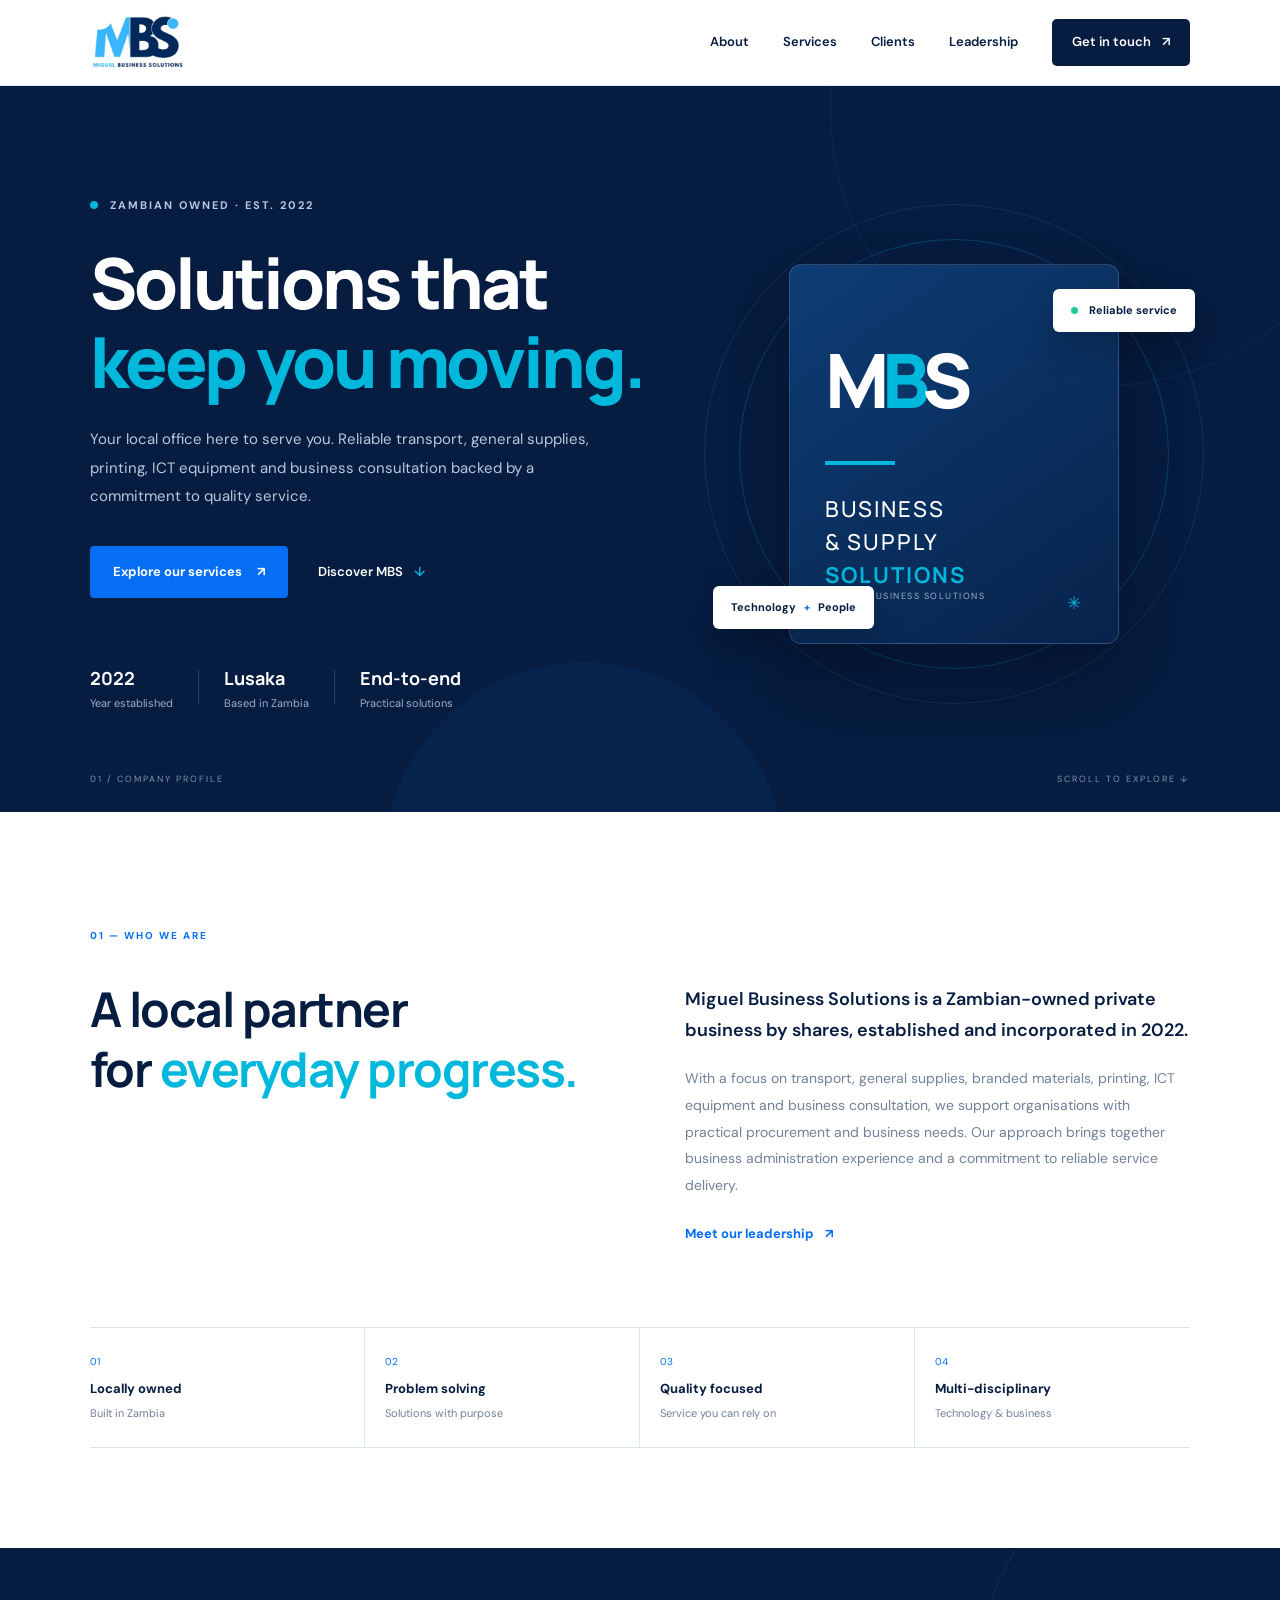
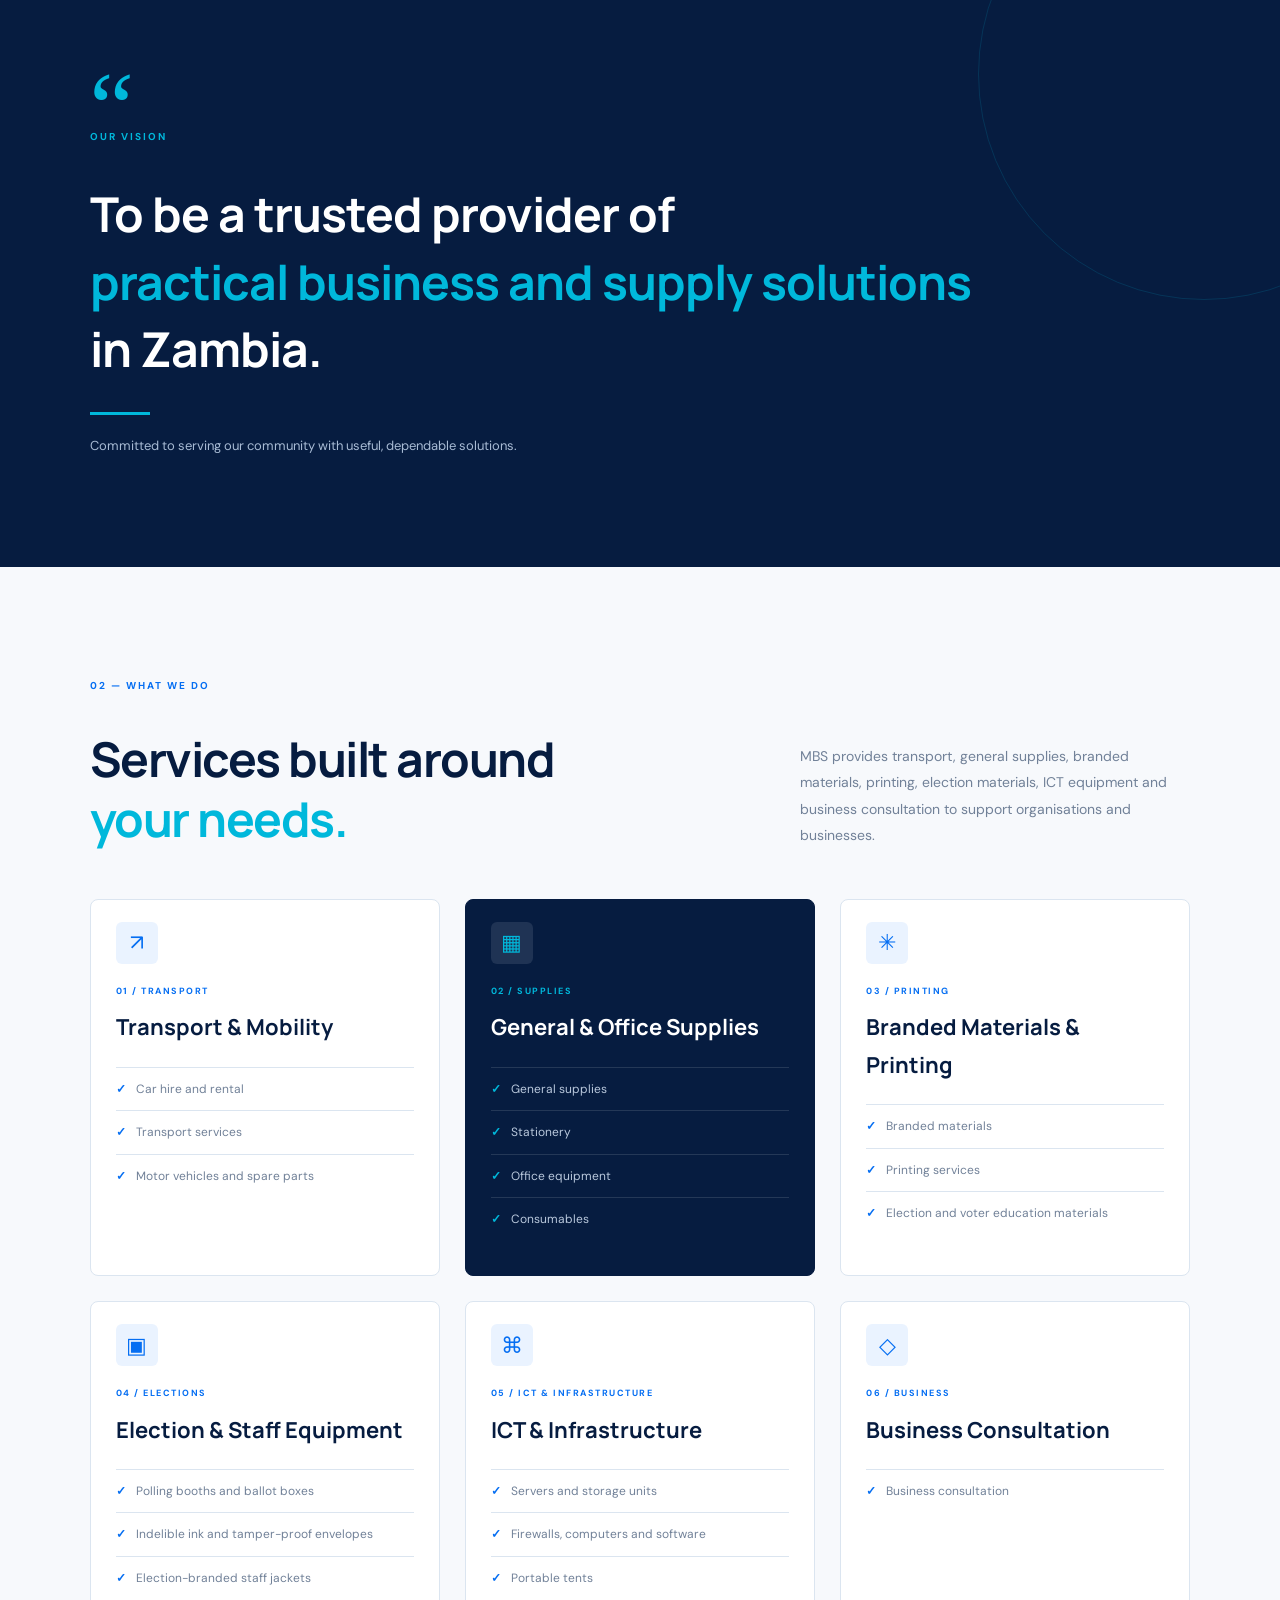
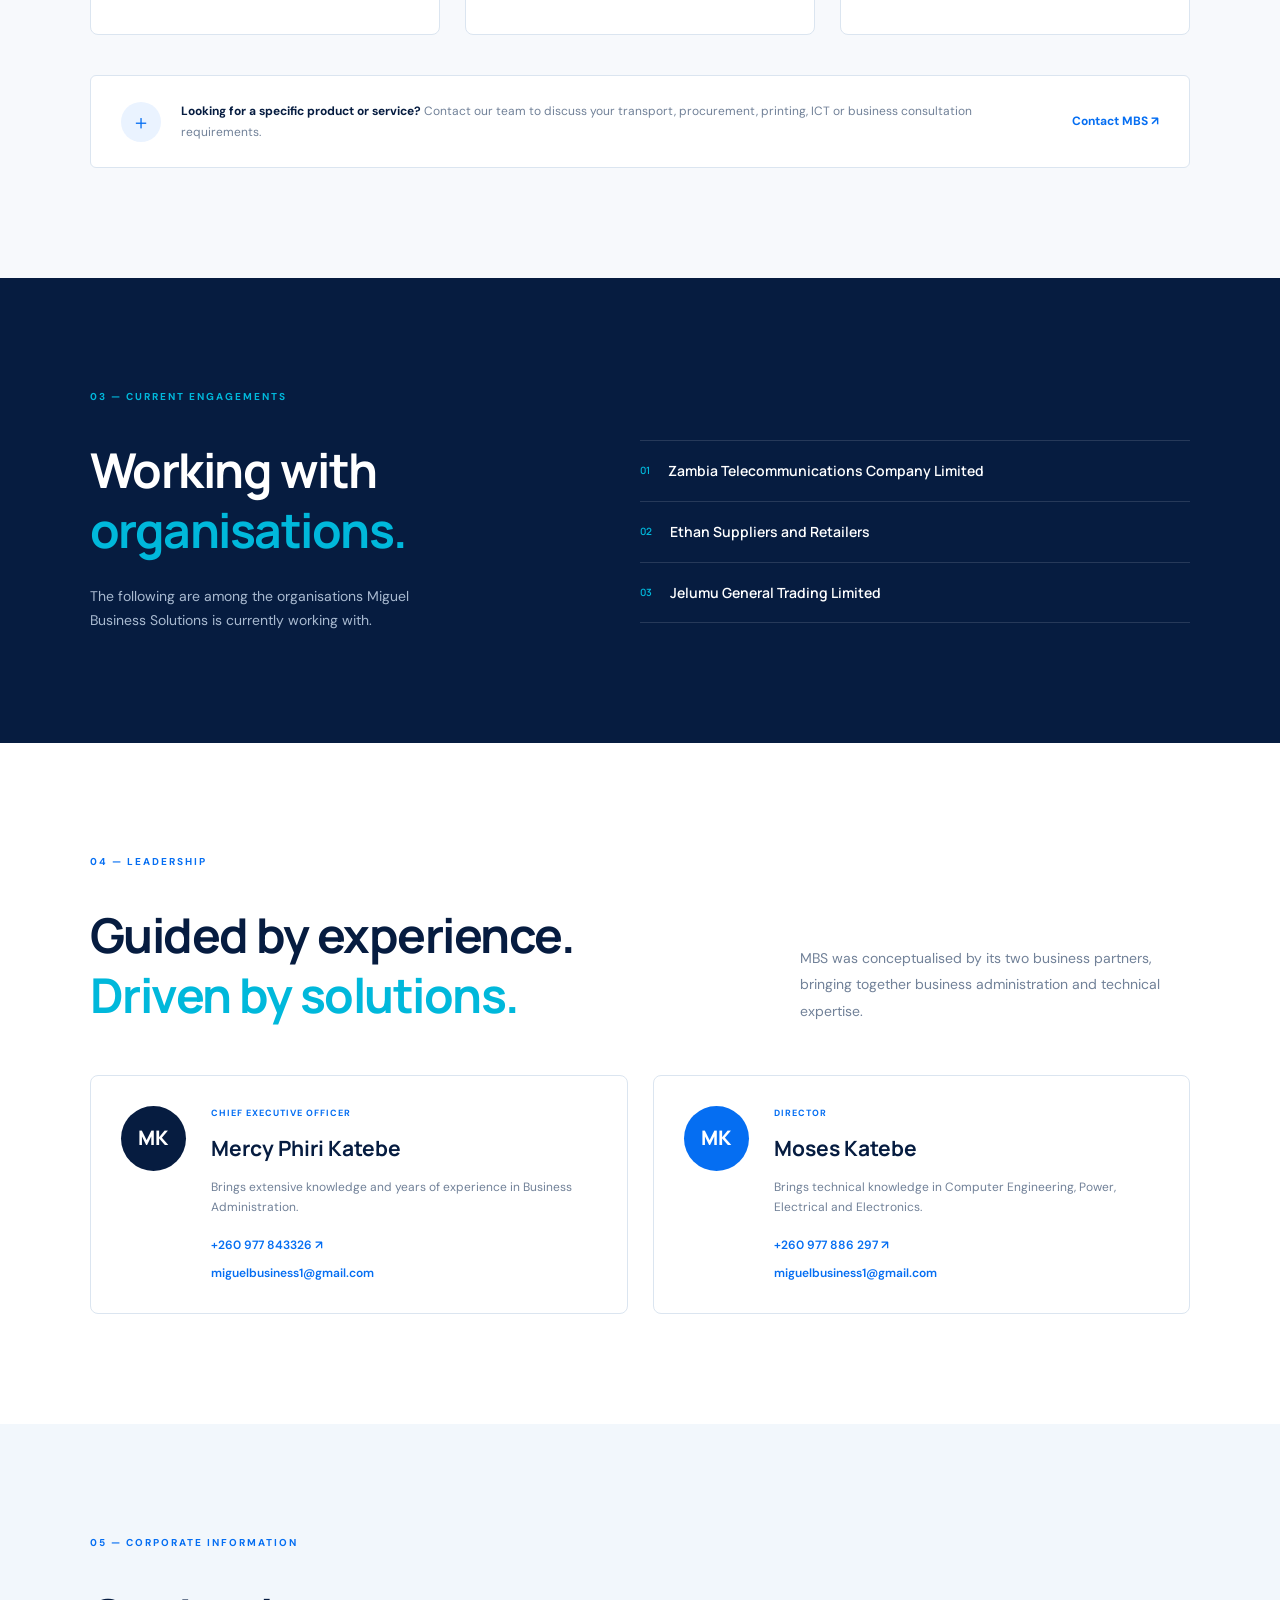
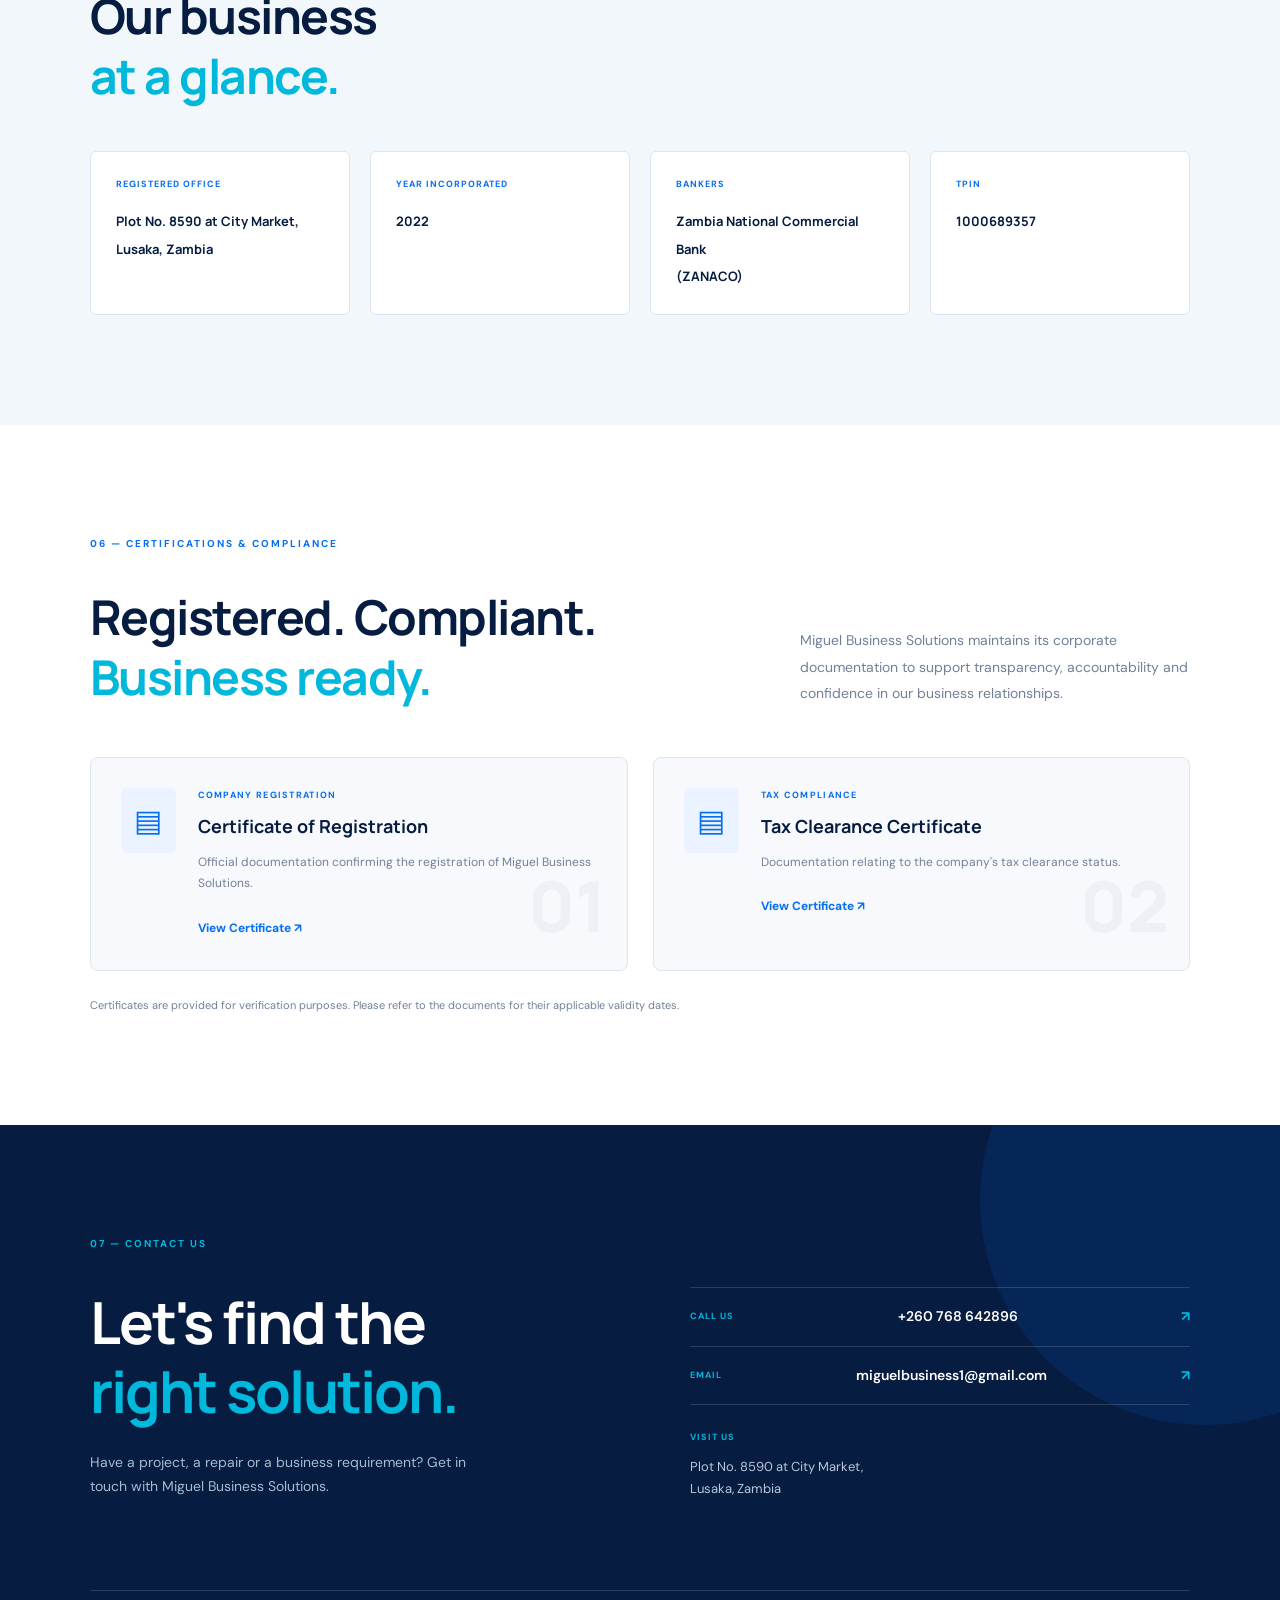
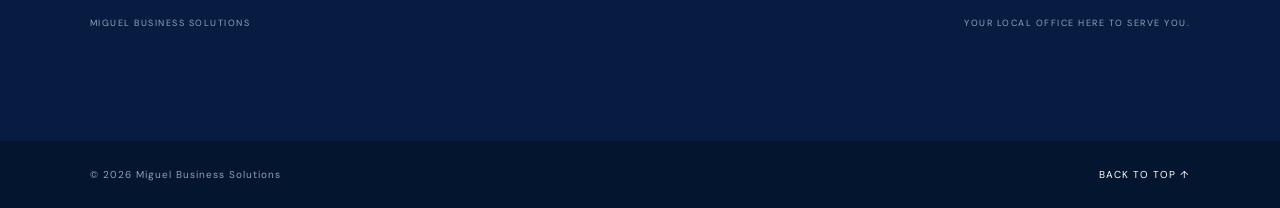
==== commit a6870d7d: "Update company profile services, engagements and business details" ====
--- a/index.html
+++ b/index.html
@@ -5,7 +5,7 @@
     <meta charset="UTF-8">
     <meta name="viewport" content="width=device-width, initial-scale=1.0">
 
-    <meta name="description" content="Miguel Business Solutions — computer repairs, electronics, CCTV installation, networking and business support services in Lusaka, Zambia.">
+    <meta name="description" content="Miguel Business Solutions — transport, car hire, general supplies, stationery, branded materials, printing, election materials, ICT equipment and business consultation in Lusaka, Zambia.">
 
     <meta name="theme-color" content="#061c40">
 
@@ -68,9 +68,9 @@
                 </h1>
 
                 <p class="hero-copy">
-                    Your local office here to serve you. Practical technology,
-                    electronics and business solutions backed by a commitment
-                    to quality service.
+                    Your local office here to serve you. Reliable transport, general
+                    supplies, printing, ICT equipment and business consultation
+                    backed by a commitment to quality service.
                 </p>
 
                 <div class="hero-actions">
@@ -122,8 +122,8 @@
                     <div class="visual-rule"></div>
 
                     <p>
-                        TECHNOLOGY<br>
-                        & BUSINESS<br>
+                        BUSINESS<br>
+                        & SUPPLY<br>
                         <b>SOLUTIONS</b>
                     </p>
 
@@ -177,12 +177,12 @@
                     </p>
 
                     <p>
-                        With a focus on computer services and practical business
-                        support, we are steadily establishing ourselves as a
-                        problem-solving, innovative and quality service provider.
-                        We bring together business administration experience and
-                        technical knowledge in computer engineering, power,
-                        electrical and electronics.
+                        With a focus on transport, general supplies, branded materials,
+                        printing, ICT equipment and business consultation, we
+                        support organisations with practical procurement and
+                        business needs. Our approach brings together business
+                        administration experience and a commitment to reliable
+                        service delivery.
                     </p>
 
                     <a class="under-link" href="#leadership">
@@ -234,9 +234,9 @@
             </div>
 
             <h2>
-                To be the best provider of<br>
-                <em>computer related solutions</em><br>
-                in the country.
+                To be a trusted provider of<br>
+                <em>practical business and supply solutions</em><br>
+                in Zambia.
             </h2>
 
             <div class="vision-line"></div>
@@ -251,271 +251,103 @@
 
         <!-- SERVICES SECTION -->
         <section class="services section-pad" id="services">
-
-            <div class="section-kicker">
-                02 — WHAT WE DO
-            </div>
-
+            <div class="section-kicker">02 — WHAT WE DO</div>
             <div class="section-heading">
-
-                <div>
-                    <h2>
-                        Services built around<br>
-                        <em>your needs.</em>
-                    </h2>
-                </div>
-
+                <div><h2>Services built around<br><em>your needs.</em></h2></div>
                 <p>
-                    From computer repairs and installations to electronics,
-                    creative print materials and business support, MBS offers
-                    a broad range of services under one roof.
+                    MBS provides transport, general supplies, branded materials,
+                    printing, election materials, ICT equipment and business
+                    consultation to support organisations and businesses.
                 </p>
-
-            </div>
-
-
+            </div>
             <div class="service-grid">
-
-                <!-- COMPUTER AND IT -->
                 <article class="service-card">
-
-                    <div class="service-image">
-                        <img
-                            src="https://images.unsplash.com/photo-1587202372775-e229f172b9d7?auto=format&fit=crop&w=900&q=85"
-                            alt="Desktop computer hardware and components"
-                            loading="lazy">
-                    </div>
-
+                    <div class="service-icon">↗</div>
+                    <span class="service-no">01 / TRANSPORT</span>
+                    <h3>Transport & Mobility</h3>
+                    <ul>
+                        <li>Car hire and rental</li>
+                        <li>Transport services</li>
+                        <li>Motor vehicles and spare parts</li>
+                    </ul>
+                </article>
+                <article class="service-card featured">
+                    <div class="service-icon">▦</div>
+                    <span class="service-no">02 / SUPPLIES</span>
+                    <h3>General & Office Supplies</h3>
+                    <ul>
+                        <li>General supplies</li>
+                        <li>Stationery</li>
+                        <li>Office equipment</li>
+                        <li>Consumables</li>
+                    </ul>
+                </article>
+                <article class="service-card">
+                    <div class="service-icon">✳</div>
+                    <span class="service-no">03 / PRINTING</span>
+                    <h3>Branded Materials & Printing</h3>
+                    <ul>
+                        <li>Branded materials</li>
+                        <li>Printing services</li>
+                        <li>Election and voter education materials</li>
+                    </ul>
+                </article>
+                <article class="service-card">
+                    <div class="service-icon">▣</div>
+                    <span class="service-no">04 / ELECTIONS</span>
+                    <h3>Election & Staff Equipment</h3>
+                    <ul>
+                        <li>Polling booths and ballot boxes</li>
+                        <li>Indelible ink and tamper-proof envelopes</li>
+                        <li>Election-branded staff jackets</li>
+                    </ul>
+                </article>
+                <article class="service-card">
                     <div class="service-icon">⌘</div>
-
-                    <span class="service-no">
-                        01 / TECHNOLOGY
-                    </span>
-
-                    <h3>Computer & IT</h3>
-
+                    <span class="service-no">05 / ICT & INFRASTRUCTURE</span>
+                    <h3>ICT & Infrastructure</h3>
                     <ul>
-                        <li>Computer hardware repairs</li>
-                        <li>Computer installation & networking</li>
-                        <li>Software upgrades & maintenance</li>
-                        <li>Mobile gadget configuration</li>
-                        <li>Computer accessories supply</li>
+                        <li>Servers and storage units</li>
+                        <li>Firewalls, computers and software</li>
+                        <li>Portable tents</li>
                     </ul>
-
-                </article>
-
-
-                <!-- ELECTRONICS AND AV -->
-                <article class="service-card featured">
-
-                    <div class="service-image">
-                        <img
-                            src="https://images.unsplash.com/photo-1557597774-9d273605dfa9?auto=format&fit=crop&w=900&q=85"
-                            alt="Security camera equipment"
-                            loading="lazy">
-                    </div>
-
-                    <div class="service-icon">⌁</div>
-
-                    <span class="service-no">
-                        02 / ELECTRONICS
-                    </span>
-
-                    <h3>Electronics & AV</h3>
-
-                    <ul>
-                        <li>CCTV installation</li>
-                        <li>P.A. system repairs</li>
-                        <li>Home theatre repairs</li>
-                        <li>Loud speaker winding</li>
-                        <li>Flat screen TV repairs</li>
-                    </ul>
-
-                </article>
-
-
-                <!-- BUSINESS SUPPORT -->
+                </article>
                 <article class="service-card">
-
-                    <div class="service-image">
-                        <img
-                            src="https://images.unsplash.com/photo-1612198188060-c7c2a3b66eae?auto=format&fit=crop&w=900&q=85"
-                            alt="Office printing equipment"
-                            loading="lazy">
-                    </div>
-
-                    <div class="service-icon">✳</div>
-
-                    <span class="service-no">
-                        03 / BUSINESS
-                    </span>
-
-                    <h3>Business support</h3>
-
-                    <ul>
-                        <li>Business consultation & organisation</li>
-                        <li>Business cards</li>
-                        <li>Company IDs</li>
-                        <li>Brochures & flyers</li>
-                        <li>Receipt & invoice books</li>
-                        <li>Quotations</li>
-                    </ul>
-
-                </article>
-
-            </div>
-
-
-            <!-- HARDWARE SHOWCASE -->
-            <div class="hardware-showcase">
-
-                <div class="showcase-heading">
-                    <div>
-                        <span class="section-kicker">OUR TECHNICAL EXPERTISE</span>
-                        <h3>Technology for everyday needs.</h3>
-                    </div>
-
-                    <p>
-                        Practical solutions across computer hardware,
-                        security systems and audio equipment.
-                    </p>
-                </div>
-
-                <div class="hardware-grid">
-
-                    <div class="hardware-item">
-                        <img
-                            src="https://images.unsplash.com/photo-1591238372338-22d30c883a86?auto=format&fit=crop&w=900&q=85"
-                            alt="Computer components and hardware"
-                            loading="lazy">
-
-                        <div class="hardware-overlay">
-                            <span>01</span>
-                            <h4>Computer hardware</h4>
-                            <p>Installation, repair and maintenance</p>
-                        </div>
-                    </div>
-
-                    <div class="hardware-item">
-                        <img
-                            src="https://images.unsplash.com/photo-1558008258-3256797b43f3?auto=format&fit=crop&w=900&q=85"
-                            alt="CCTV security camera system"
-                            loading="lazy">
-
-                        <div class="hardware-overlay">
-                            <span>02</span>
-                            <h4>Security systems</h4>
-                            <p>CCTV installation and configuration</p>
-                        </div>
-                    </div>
-
-                    <div class="hardware-item">
-                        <img
-                            src="https://images.unsplash.com/photo-1608043152269-423dbba4e7e1?auto=format&fit=crop&w=900&q=85"
-                            alt="Speaker and audio equipment"
-                            loading="lazy">
-
-                        <div class="hardware-overlay">
-                            <span>03</span>
-                            <h4>Audio equipment</h4>
-                            <p>Speaker and P.A. system repairs</p>
-                        </div>
-                    </div>
-
-                </div>
-
-                <p class="image-disclaimer">
-                    Images are illustrative and do not necessarily represent
-                    MBS projects or equipment.
+                    <div class="service-icon">◇</div>
+                    <span class="service-no">06 / BUSINESS</span>
+                    <h3>Business Consultation</h3>
+                    <ul><li>Business consultation</li></ul>
+                </article>
+            </div>
+            <div class="service-note">
+                <span class="note-icon">＋</span>
+                <p>
+                    <b>Looking for a specific product or service?</b>
+                    Contact our team to discuss your transport, procurement,
+                    printing, ICT or business consultation requirements.
                 </p>
-
-            </div>
-
-
-            <div class="service-note">
-
-                <span class="note-icon">＋</span>
-
-                <p>
-                    <b>Need something specific?</b>
-                    Talk to our team about your computer, electronics
-                    or business support requirements.
-                </p>
-
                 <a href="#contact">Contact MBS ↗</a>
-
-            </div>
-
-        </section>
-
+            </div>
+        </section>
 
         <!-- CLIENTS SECTION -->
         <section class="clients section-pad" id="clients">
-
-            <div class="section-kicker light">
-                03 — TRUSTED CONNECTIONS
-            </div>
-
+            <div class="section-kicker light">03 — CURRENT ENGAGEMENTS</div>
             <div class="clients-layout">
-
-                <div>
-
-                    <h2>
-                        Working with<br>
-                        <em>businesses.</em>
-                    </h2>
-
+                <div>
+                    <h2>Working with<br><em>organisations.</em></h2>
                     <p class="clients-copy">
-                        Our company profile recognises the following
-                        organisations among our clients.
+                        The following are among the organisations Miguel
+                        Business Solutions is currently working with.
                     </p>
-
-                </div>
-
+                </div>
                 <div class="client-list">
-
-                    <div>
-                        <span>01</span>
-                        Roland Tobacco Company Limited
-                        <small>Zambia</small>
-                    </div>
-
-                    <div>
-                        <span>02</span>
-                        Lyks Construction
-                        <small>Zambia</small>
-                    </div>
-
-                    <div>
-                        <span>03</span>
-                        Hero Enterprise
-                        <small>Zambia</small>
-                    </div>
-
-                    <div>
-                        <span>04</span>
-                        Aqua Clean
-                        <small>Zambia</small>
-                    </div>
-
-                    <div>
-                        <span>05</span>
-                        Chishi Cosmetics
-                        <small>Zambia</small>
-                    </div>
-
-                    <div>
-                        <span>06</span>
-                        Brotherhood Logistics
-                        <small>Zambia</small>
-                    </div>
-
-                </div>
-
-            </div>
-
-        </section>
-
+                    <div><span>01</span>Zambia Telecommunications Company Limited</div>
+                    <div><span>02</span>Ethan Suppliers and Retailers</div>
+                    <div><span>03</span>Jelumu General Trading Limited</div>
+                </div>
+            </div>
+        </section>
 
         <!-- LEADERSHIP SECTION -->
         <section class="leadership section-pad" id="leadership">
@@ -583,7 +415,7 @@
                     <div class="leader-info">
 
                         <span class="role">
-                            MANAGER 
+                            DIRECTOR 
                         </span>
 
                         <h3>Moses Katebe</h3>
@@ -608,11 +440,7 @@
                     
             </div>
 
-            <p class="share-note">
-                The remaining 10% shareholding is allocated to
-                Salt and Light Ministries, of which both partners
-                are members.
-            </p>
+            
 
         </section>
 
@@ -634,8 +462,8 @@
                 <div>
                     <span>REGISTERED OFFICE</span>
                     <b>
-                        Plot No. 45D2, Kabwata Estate,<br>
-                        Kabwata, Lusaka, Zambia
+                        Plot No. 8590 at City Market,<br>
+                        Lusaka, Zambia
                     </b>
                 </div>
 
@@ -728,7 +556,7 @@
                             tax clearance status.
                         </p>
 
-                        <a href="./documents/_reports_complianceReports_Custom_Business_Name_TCC.pdf"
+                        <a href="./documents/reports_complianceReports_Custom_Business_Name_TCC.pdf"
                         target="_blank"
                         rel="noopener noreferrer">
                             View Certificate ↗
@@ -754,7 +582,7 @@
             <div class="contact-glow"></div>
 
             <div class="section-kicker light">
-                06 — CONTACT US
+                07 — CONTACT US
             </div>
 
             <div class="contact-layout">
@@ -790,8 +618,8 @@
 
                     <div class="address">
                         <span>VISIT US</span>
-                        Plot No. 45D2, Kabwata Estate,<br>
-                        Kabwata, Lusaka, Zambia
+                        Plot No. 8590 at City Market,<br>
+                        Lusaka, Zambia
                     </div>
 
                 </div>
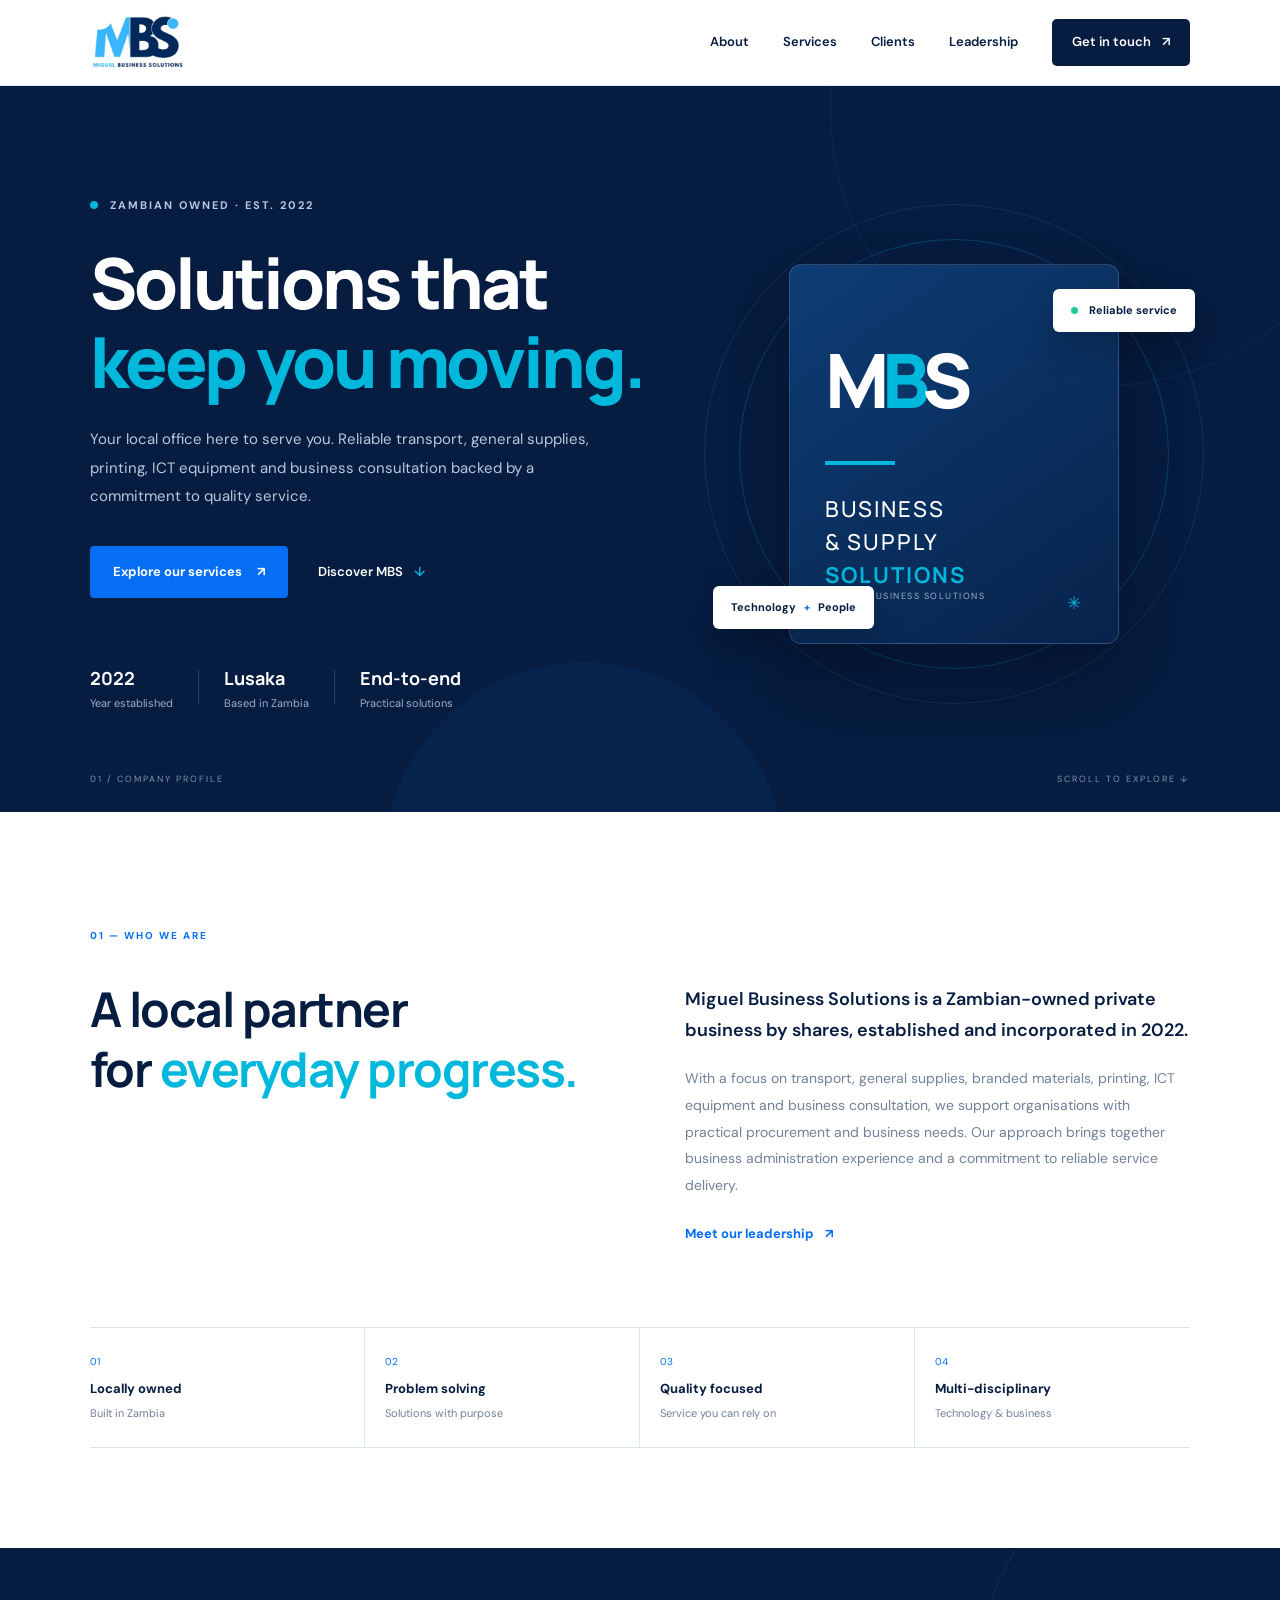
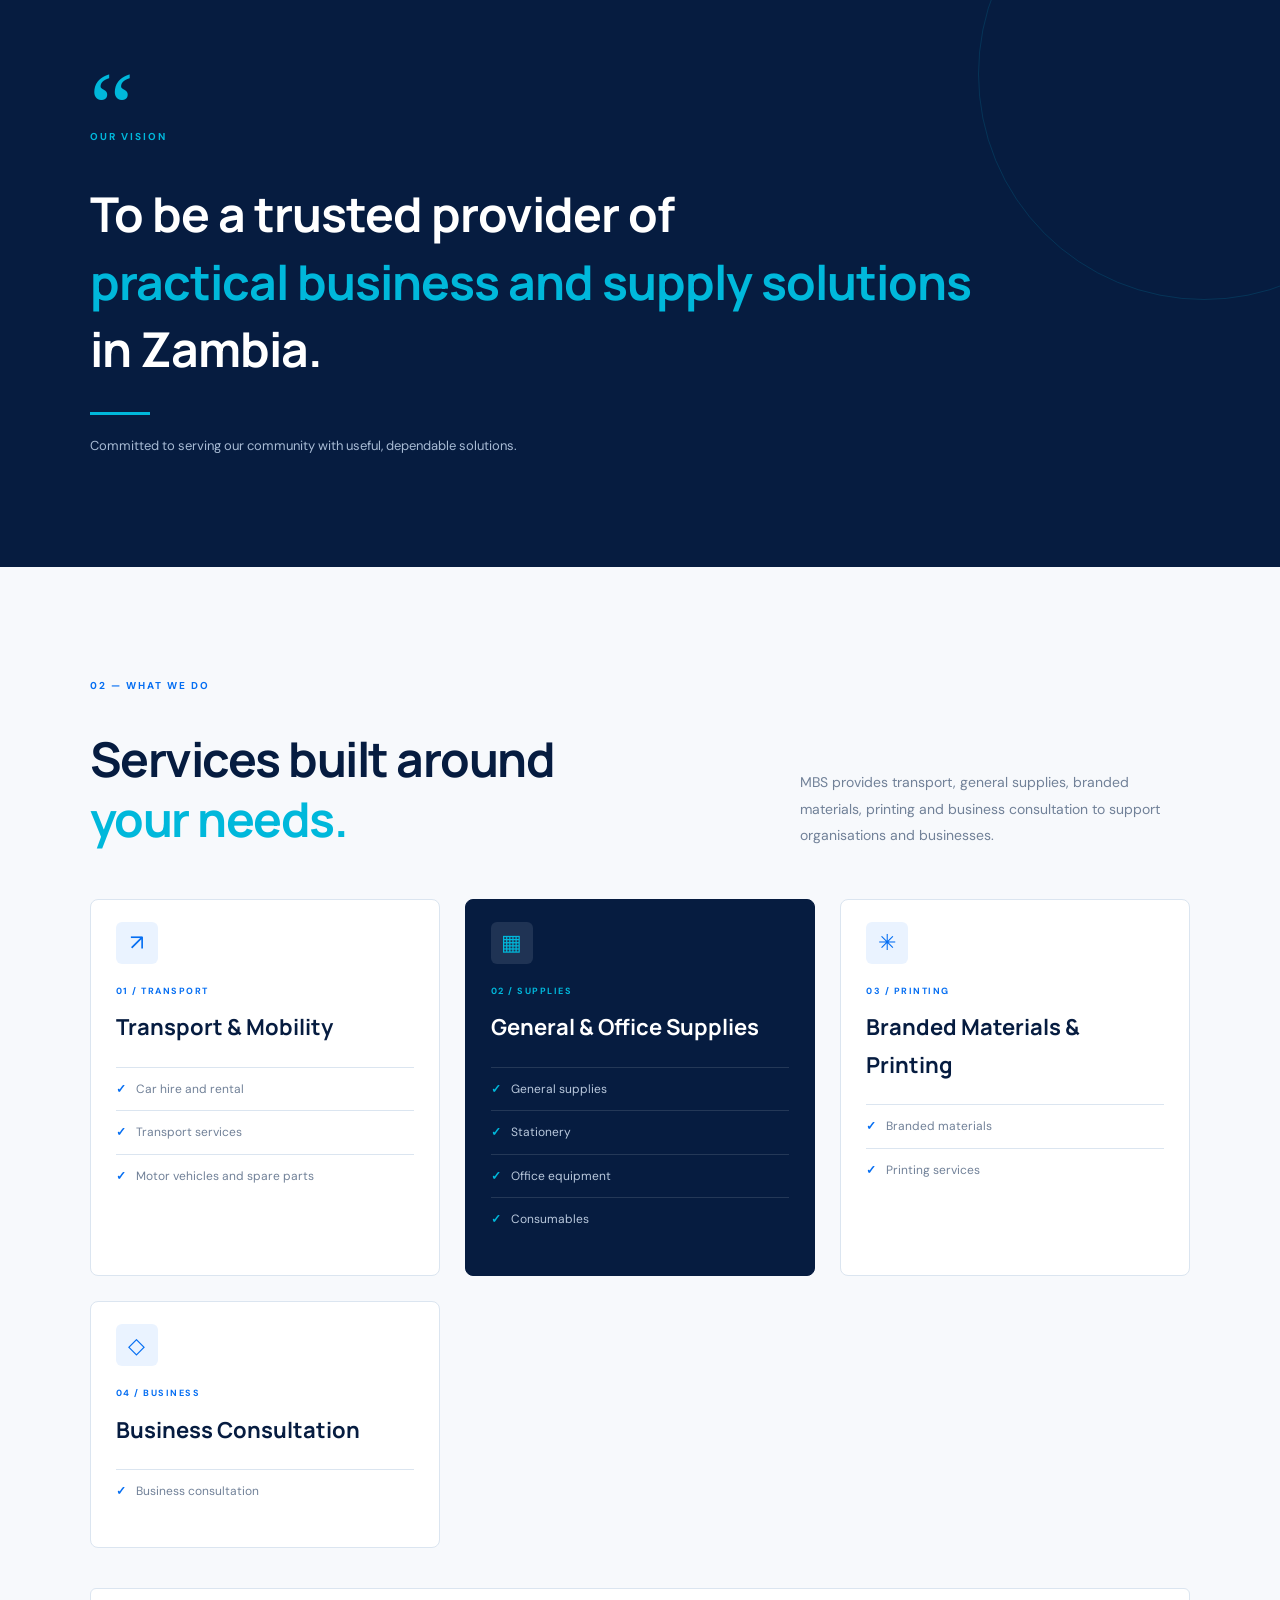
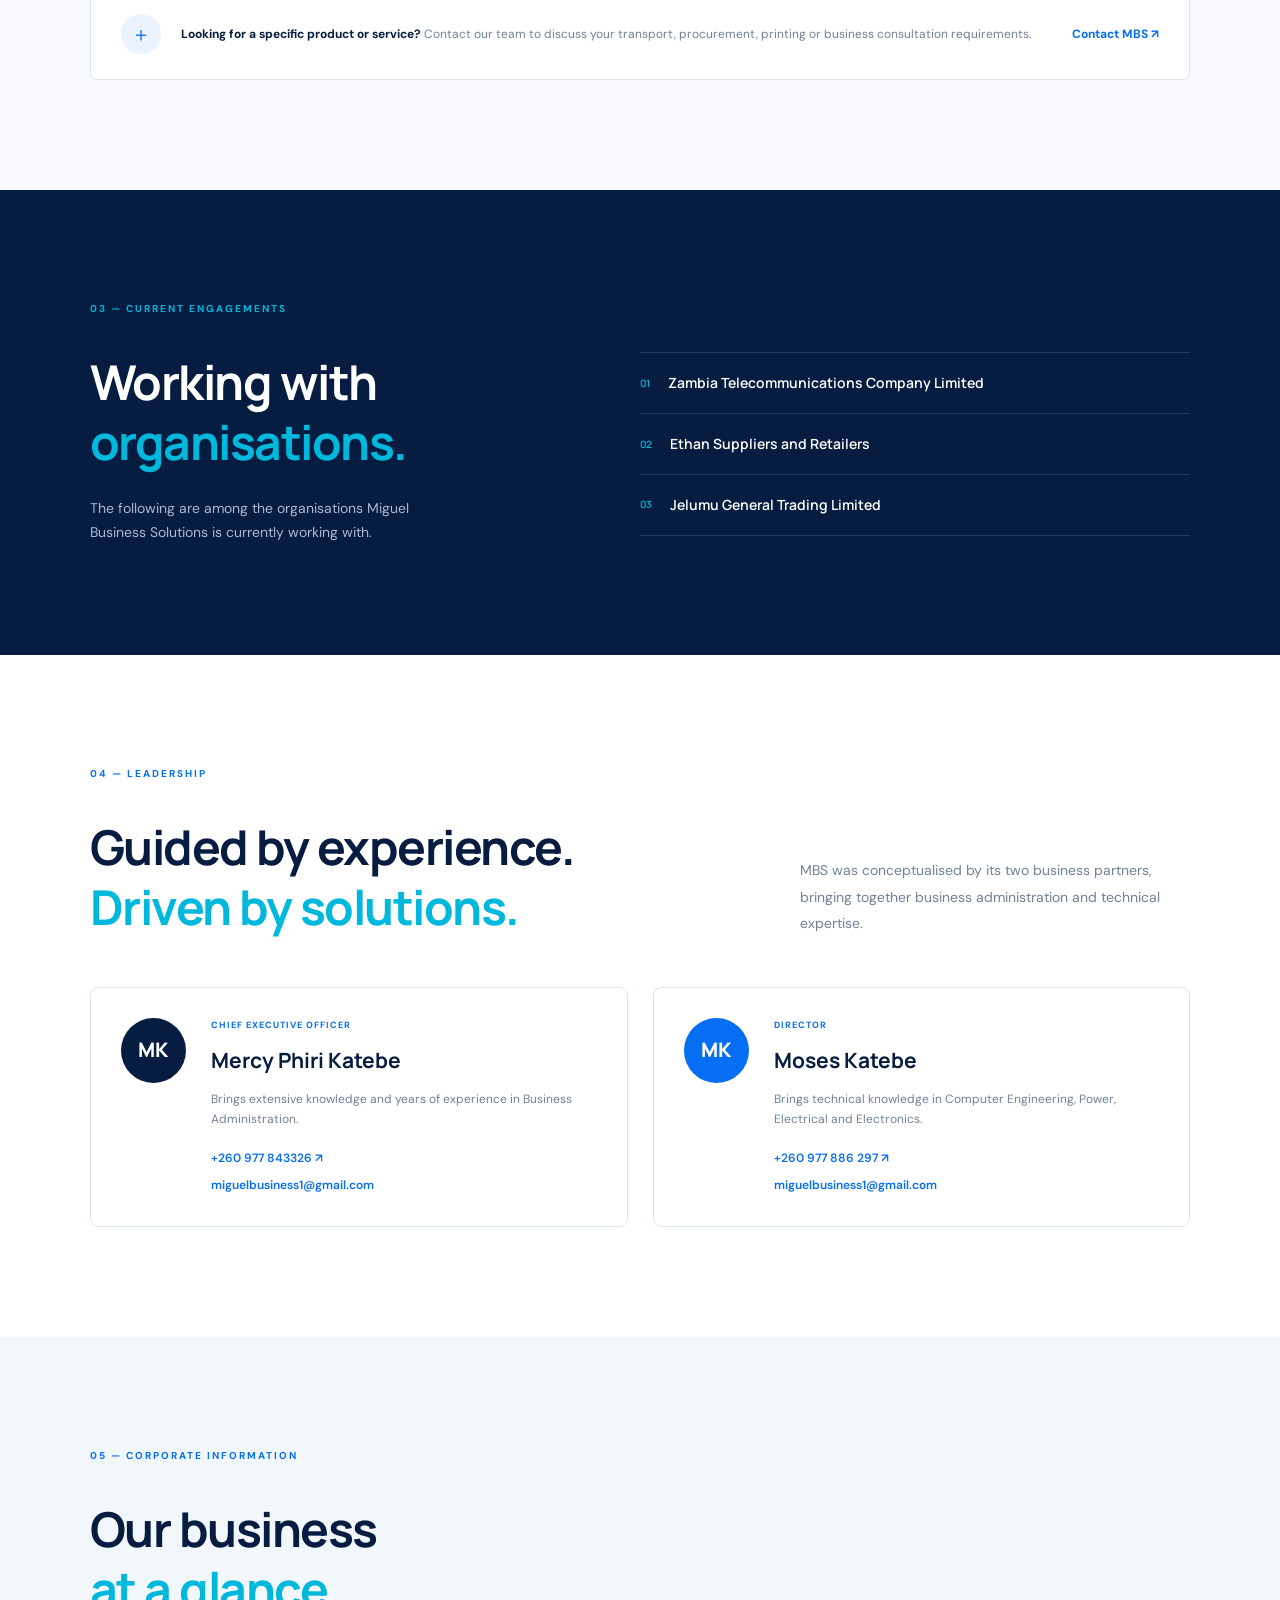
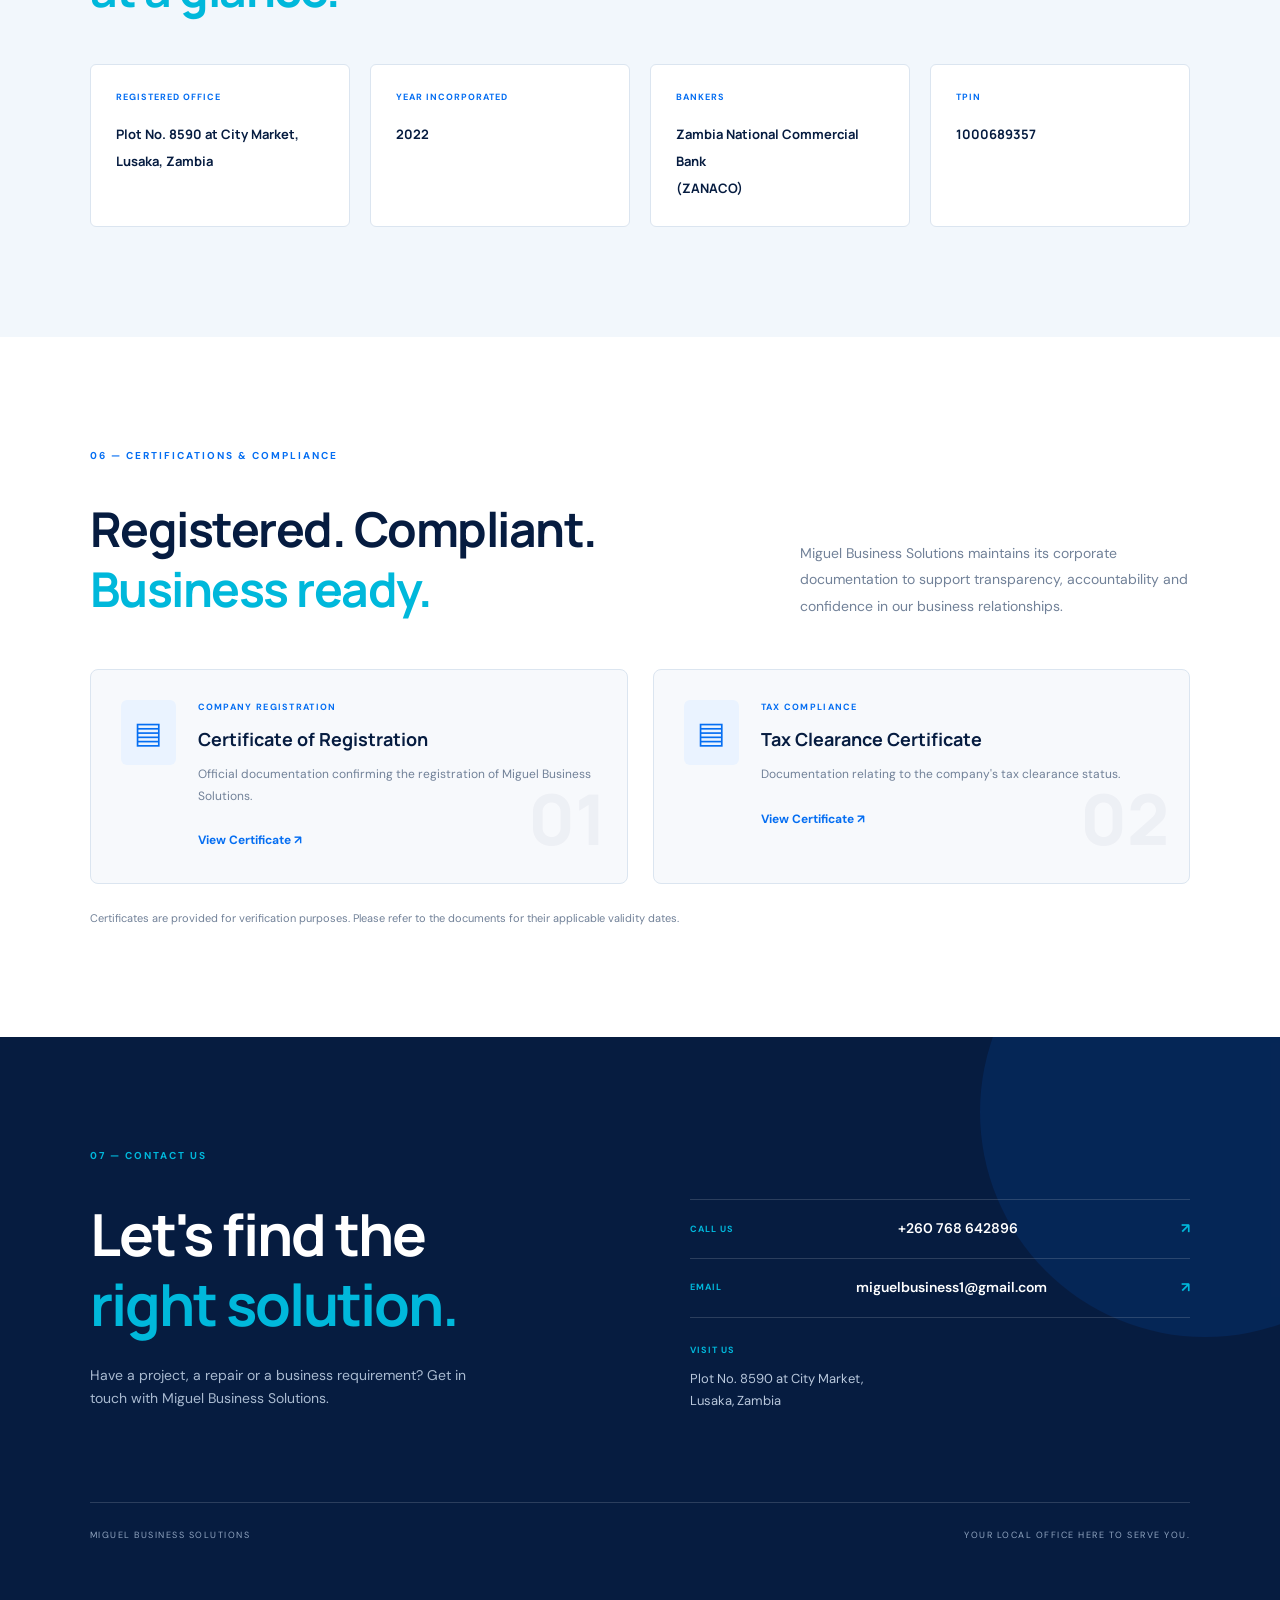
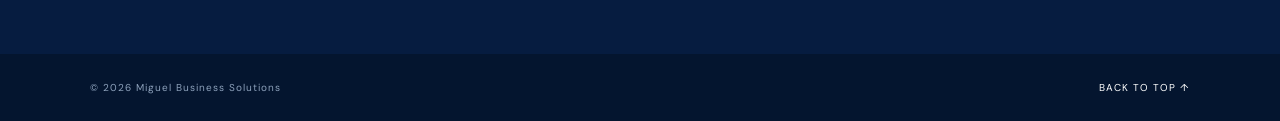
==== commit 00155f8f: "Remove election and ICT services from company profile" ====
--- a/index.html
+++ b/index.html
@@ -256,7 +256,7 @@
                 <div><h2>Services built around<br><em>your needs.</em></h2></div>
                 <p>
                     MBS provides transport, general supplies, branded materials,
-                    printing, election materials, ICT equipment and business
+                    printing and business
                     consultation to support organisations and businesses.
                 </p>
             </div>
@@ -289,32 +289,11 @@
                     <ul>
                         <li>Branded materials</li>
                         <li>Printing services</li>
-                        <li>Election and voter education materials</li>
-                    </ul>
-                </article>
-                <article class="service-card">
-                    <div class="service-icon">▣</div>
-                    <span class="service-no">04 / ELECTIONS</span>
-                    <h3>Election & Staff Equipment</h3>
-                    <ul>
-                        <li>Polling booths and ballot boxes</li>
-                        <li>Indelible ink and tamper-proof envelopes</li>
-                        <li>Election-branded staff jackets</li>
-                    </ul>
-                </article>
-                <article class="service-card">
-                    <div class="service-icon">⌘</div>
-                    <span class="service-no">05 / ICT & INFRASTRUCTURE</span>
-                    <h3>ICT & Infrastructure</h3>
-                    <ul>
-                        <li>Servers and storage units</li>
-                        <li>Firewalls, computers and software</li>
-                        <li>Portable tents</li>
                     </ul>
                 </article>
                 <article class="service-card">
                     <div class="service-icon">◇</div>
-                    <span class="service-no">06 / BUSINESS</span>
+                    <span class="service-no">04 / BUSINESS</span>
                     <h3>Business Consultation</h3>
                     <ul><li>Business consultation</li></ul>
                 </article>
@@ -324,7 +303,7 @@
                 <p>
                     <b>Looking for a specific product or service?</b>
                     Contact our team to discuss your transport, procurement,
-                    printing, ICT or business consultation requirements.
+                    printing or business consultation requirements.
                 </p>
                 <a href="#contact">Contact MBS ↗</a>
             </div>
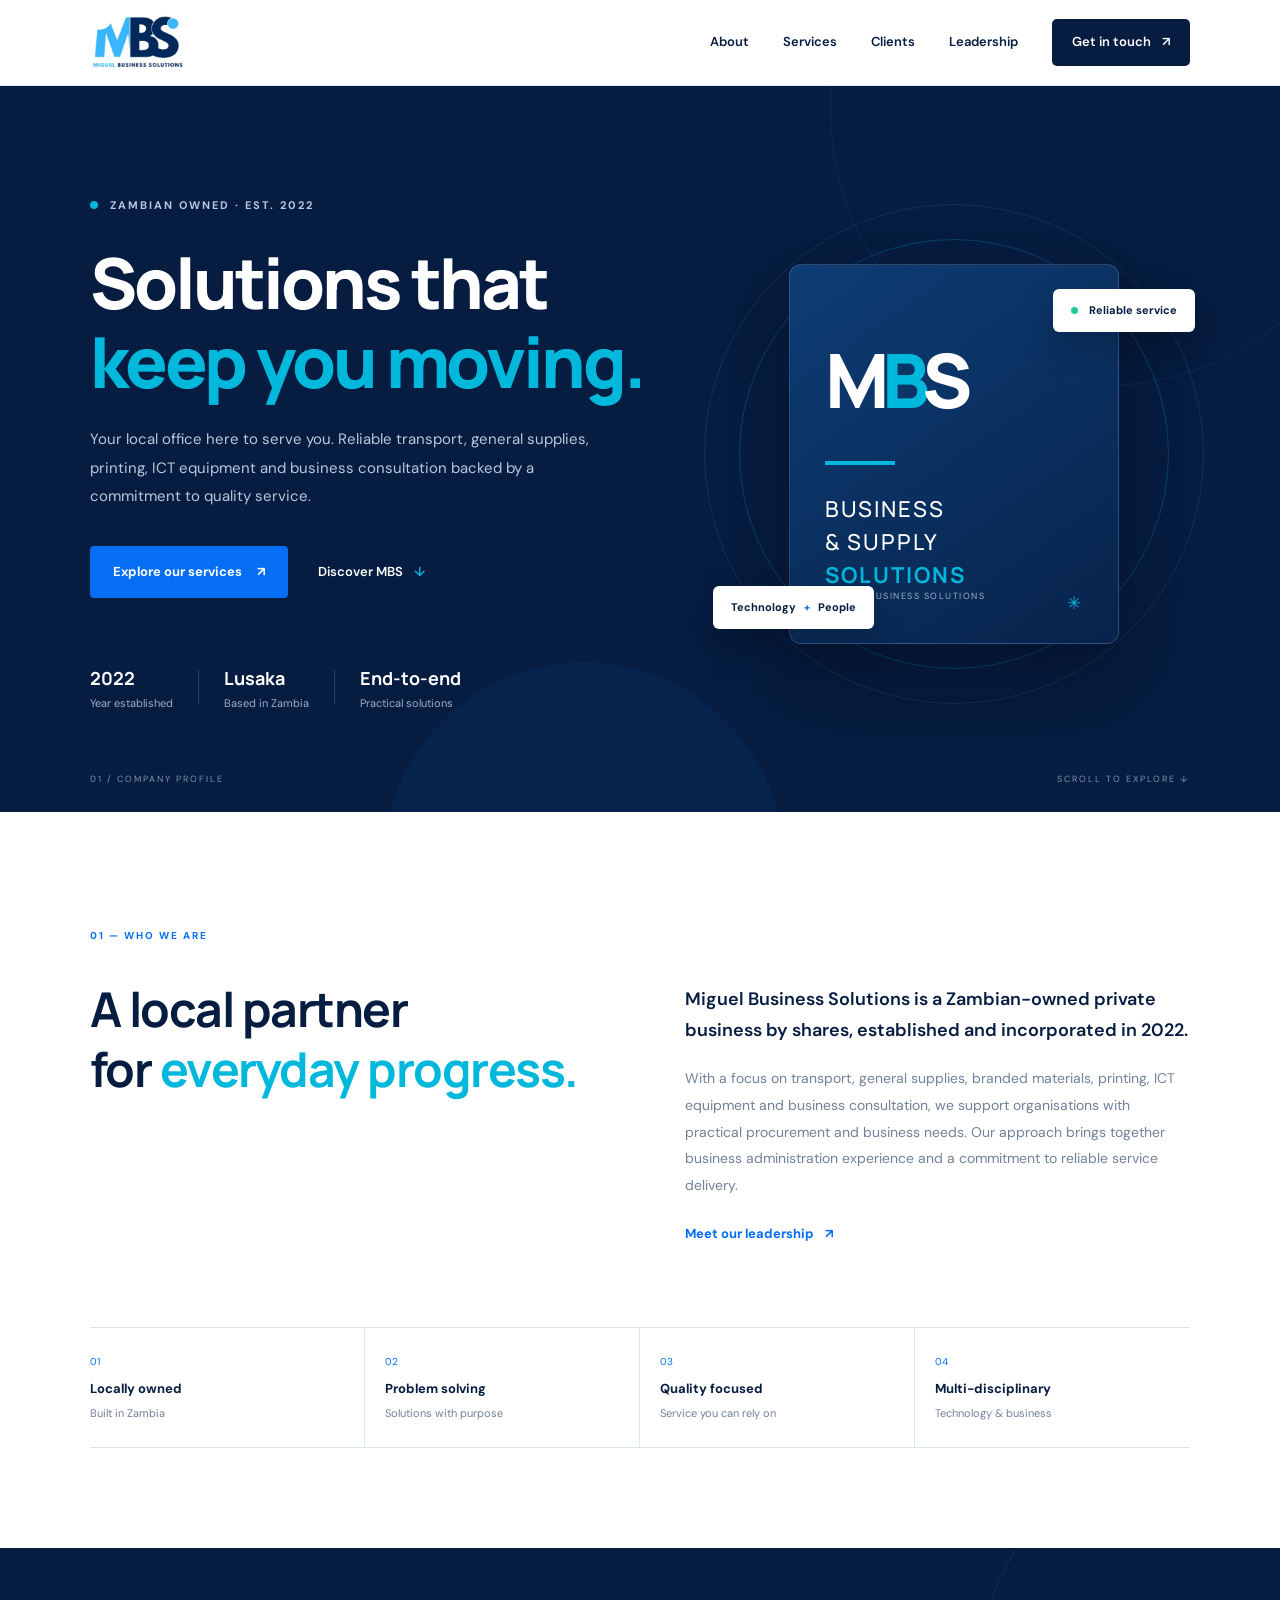
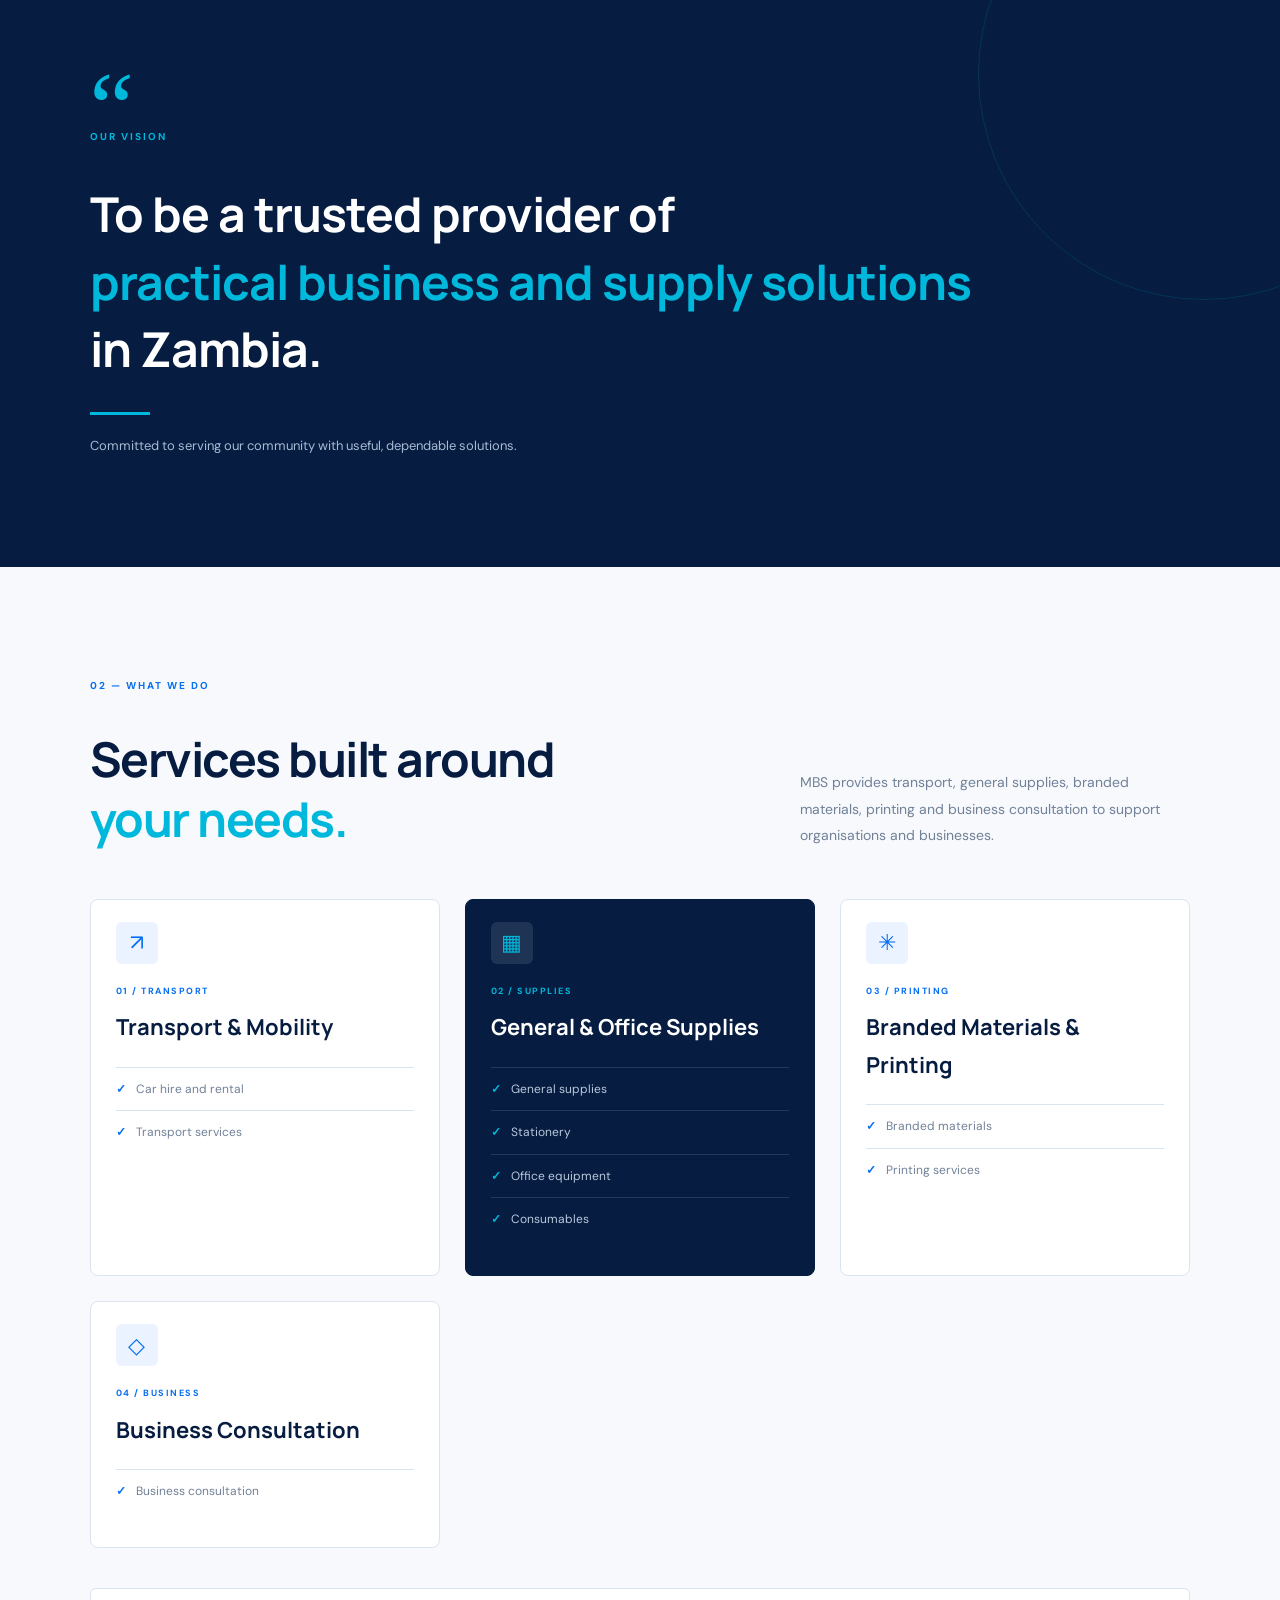
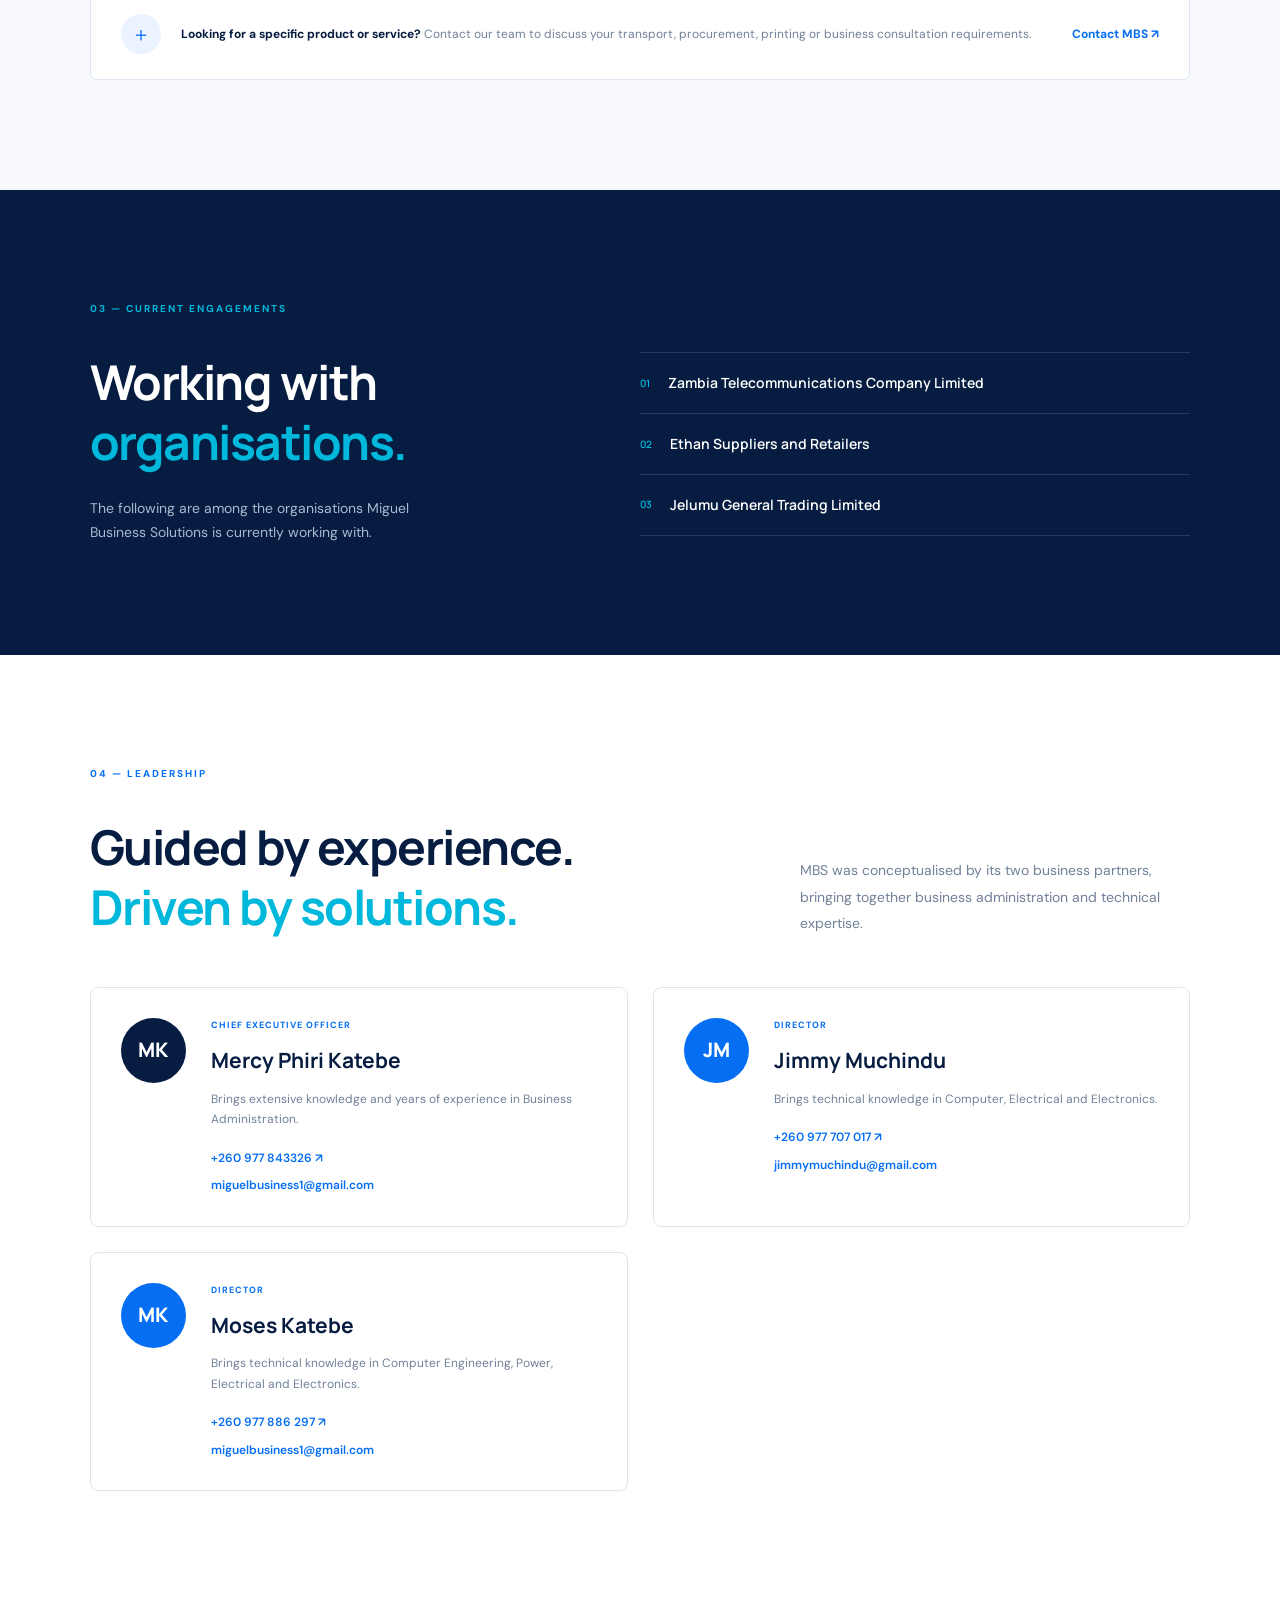
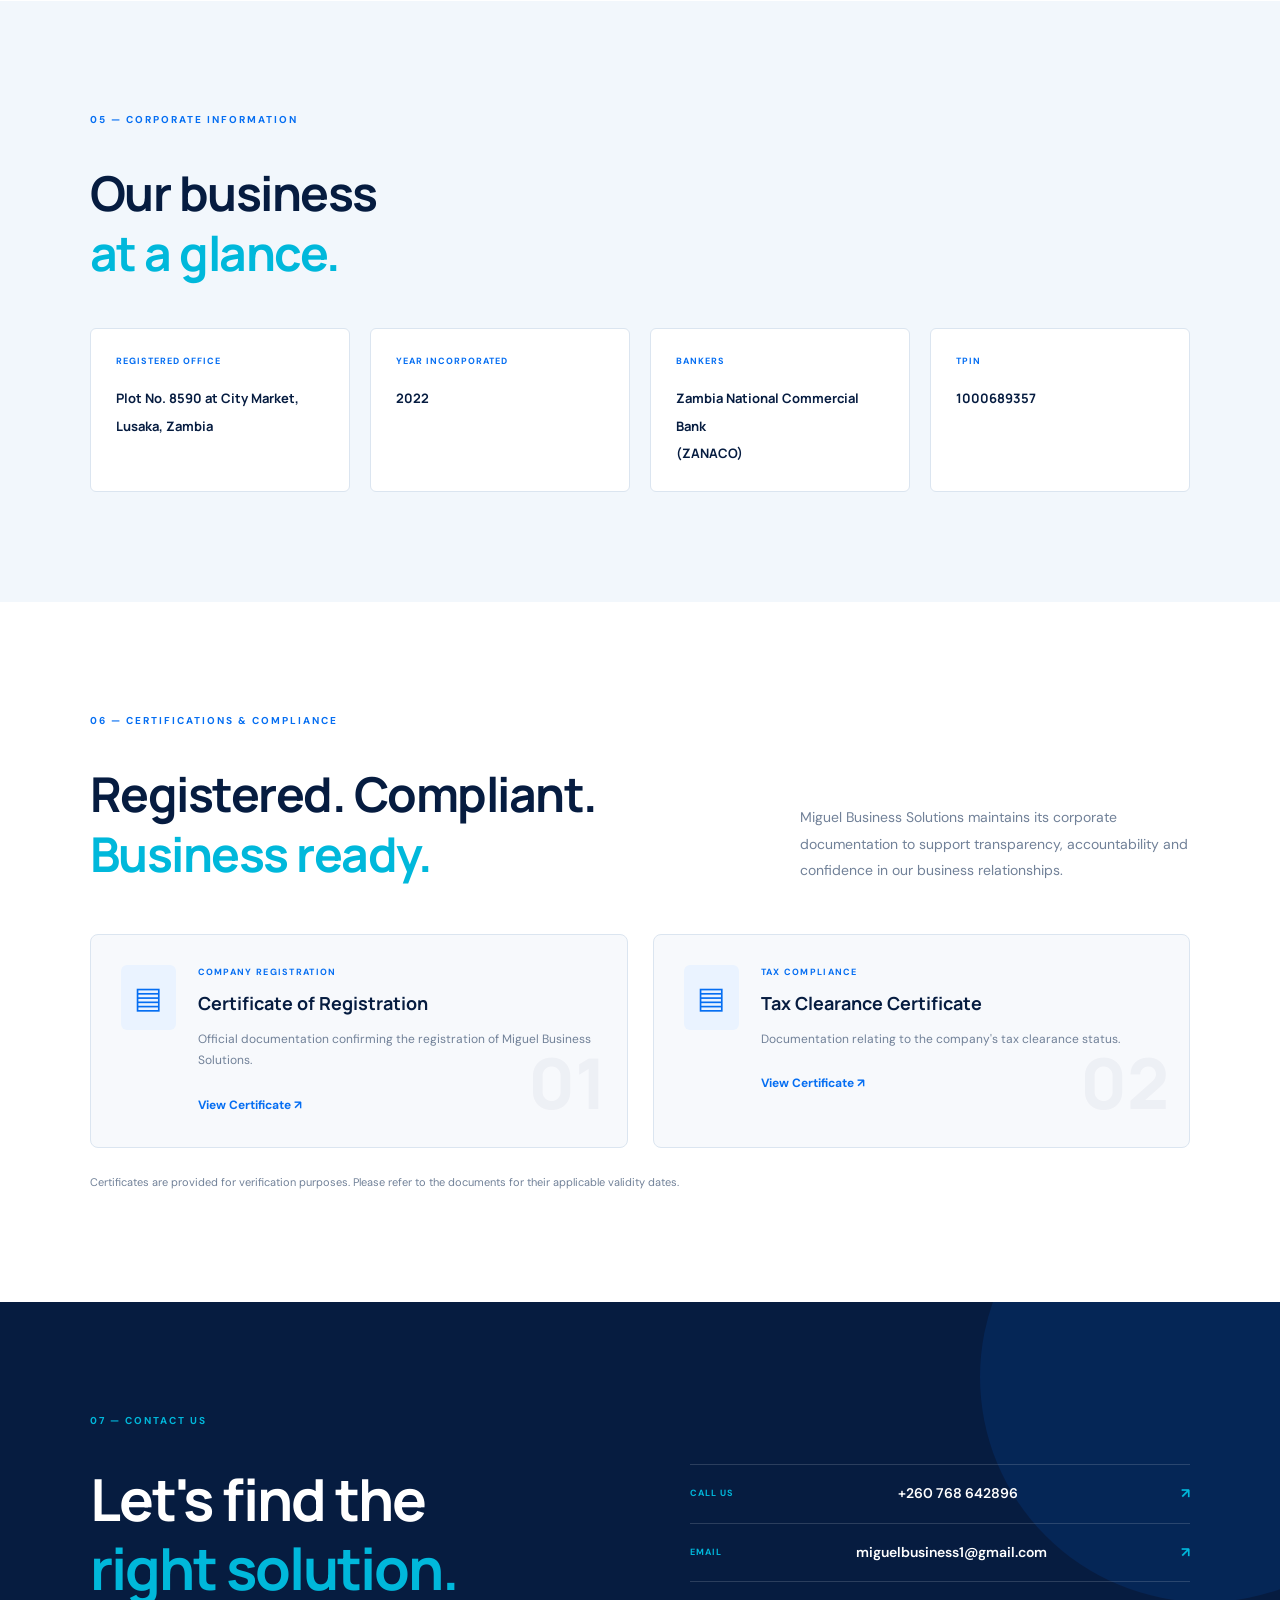
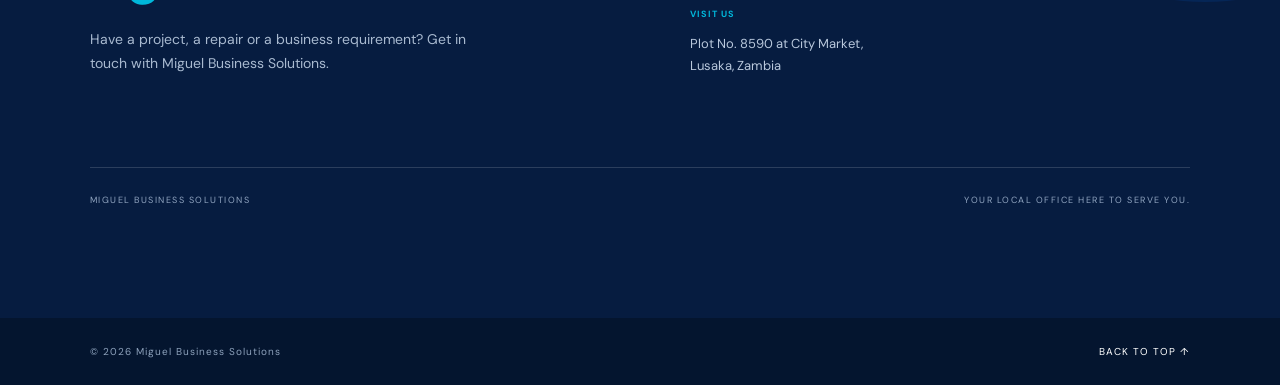
==== commit e98457bb: "Add Jimmy Muchindu as director and remove vehicle spare parts service" ====
--- a/index.html
+++ b/index.html
@@ -268,7 +268,7 @@
                     <ul>
                         <li>Car hire and rental</li>
                         <li>Transport services</li>
-                        <li>Motor vehicles and spare parts</li>
+                        
                     </ul>
                 </article>
                 <article class="service-card featured">
@@ -386,6 +386,36 @@
                 </article>
 
 
+                <!-- JIMMY MUCHINDU -->
+                <article class="leader-card">
+
+                    <div class="leader-avatar avatar-blue">JM</div>
+
+                    <div class="leader-info">
+
+                        <span class="role">
+                            DIRECTOR
+                        </span>
+
+                        <h3>Jimmy Muchindu</h3>
+
+                        <p>
+                            Brings technical knowledge in Computer,
+                            Electrical and Electronics.
+                        </p>
+
+                        <a href="tel:+260977707017">
+                            +260 977 707 017 ↗
+                        </a>
+
+                        <a href="mailto:jimmymuchindu@gmail.com">
+                            jimmymuchindu@gmail.com
+                        </a>
+
+                    </div>
+
+                </article>
+
                 <!-- MOSES KATEBE-->
                 <article class="leader-card">
 
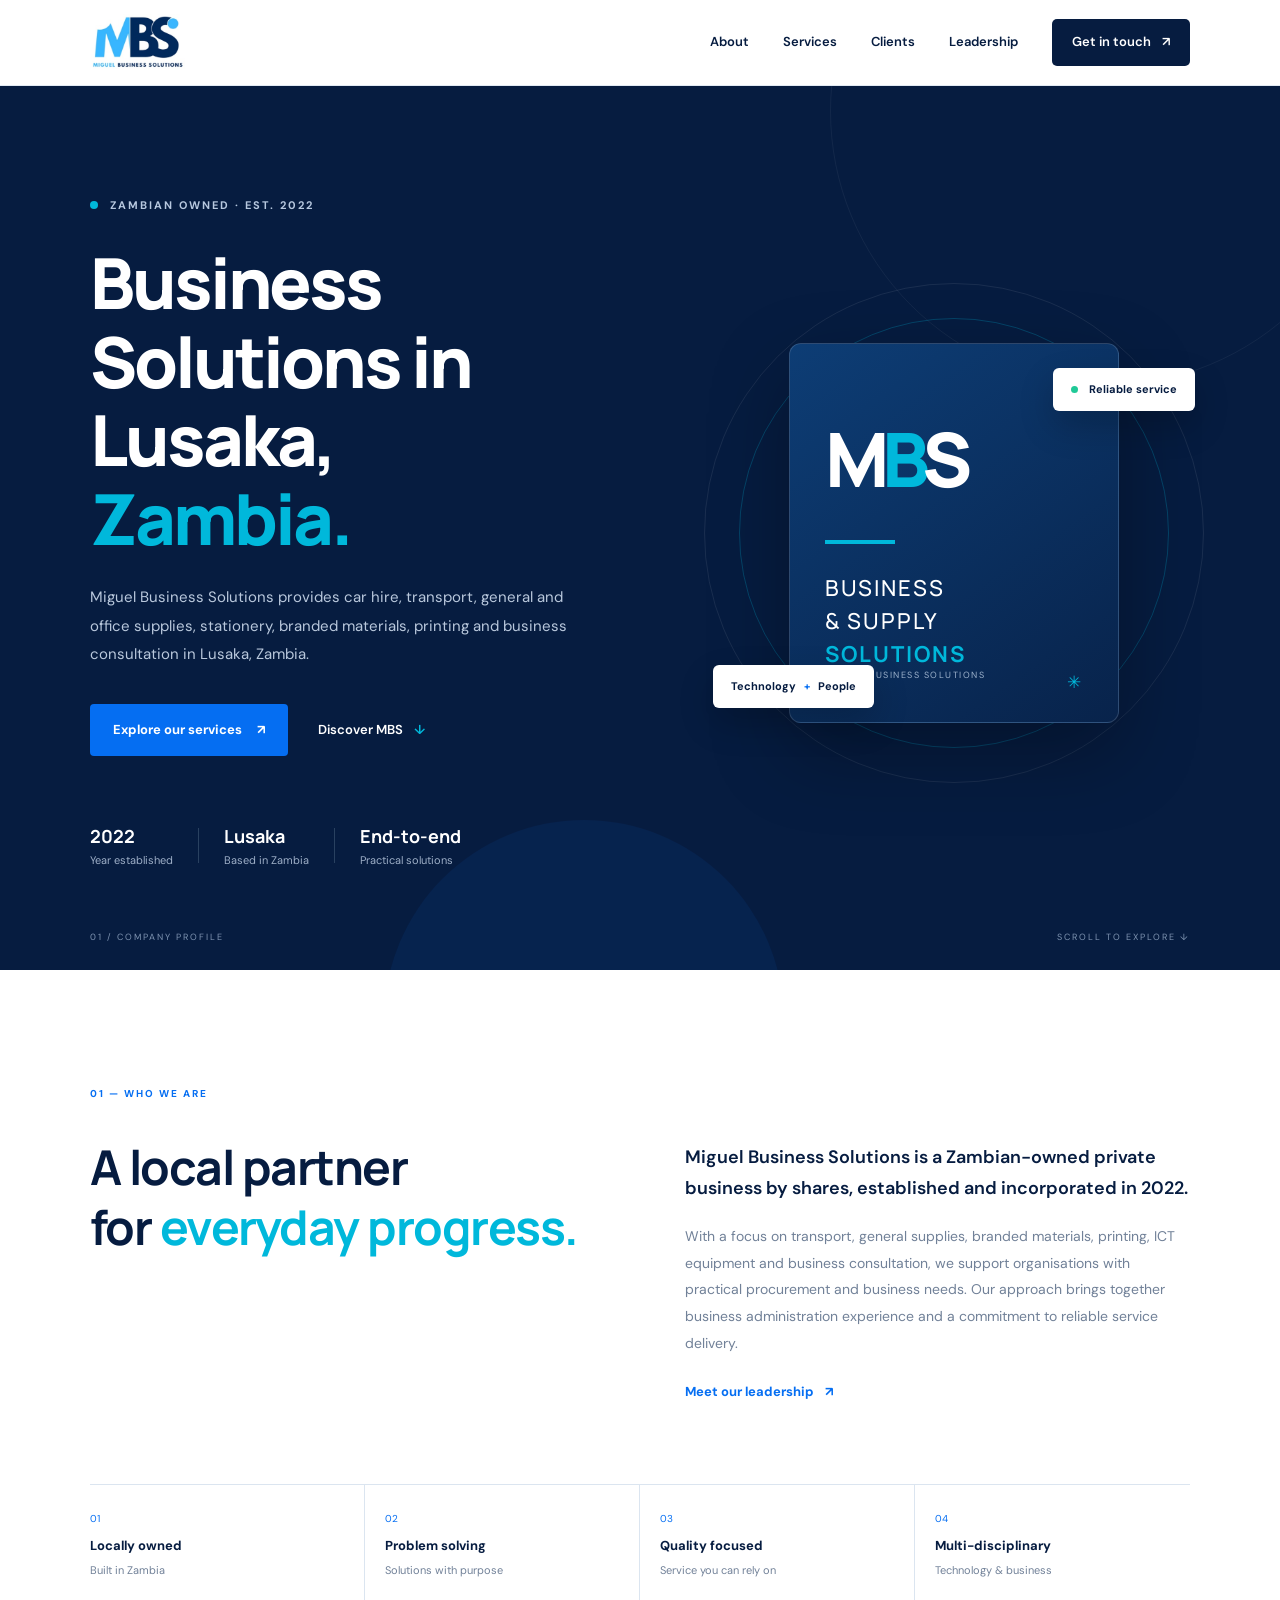
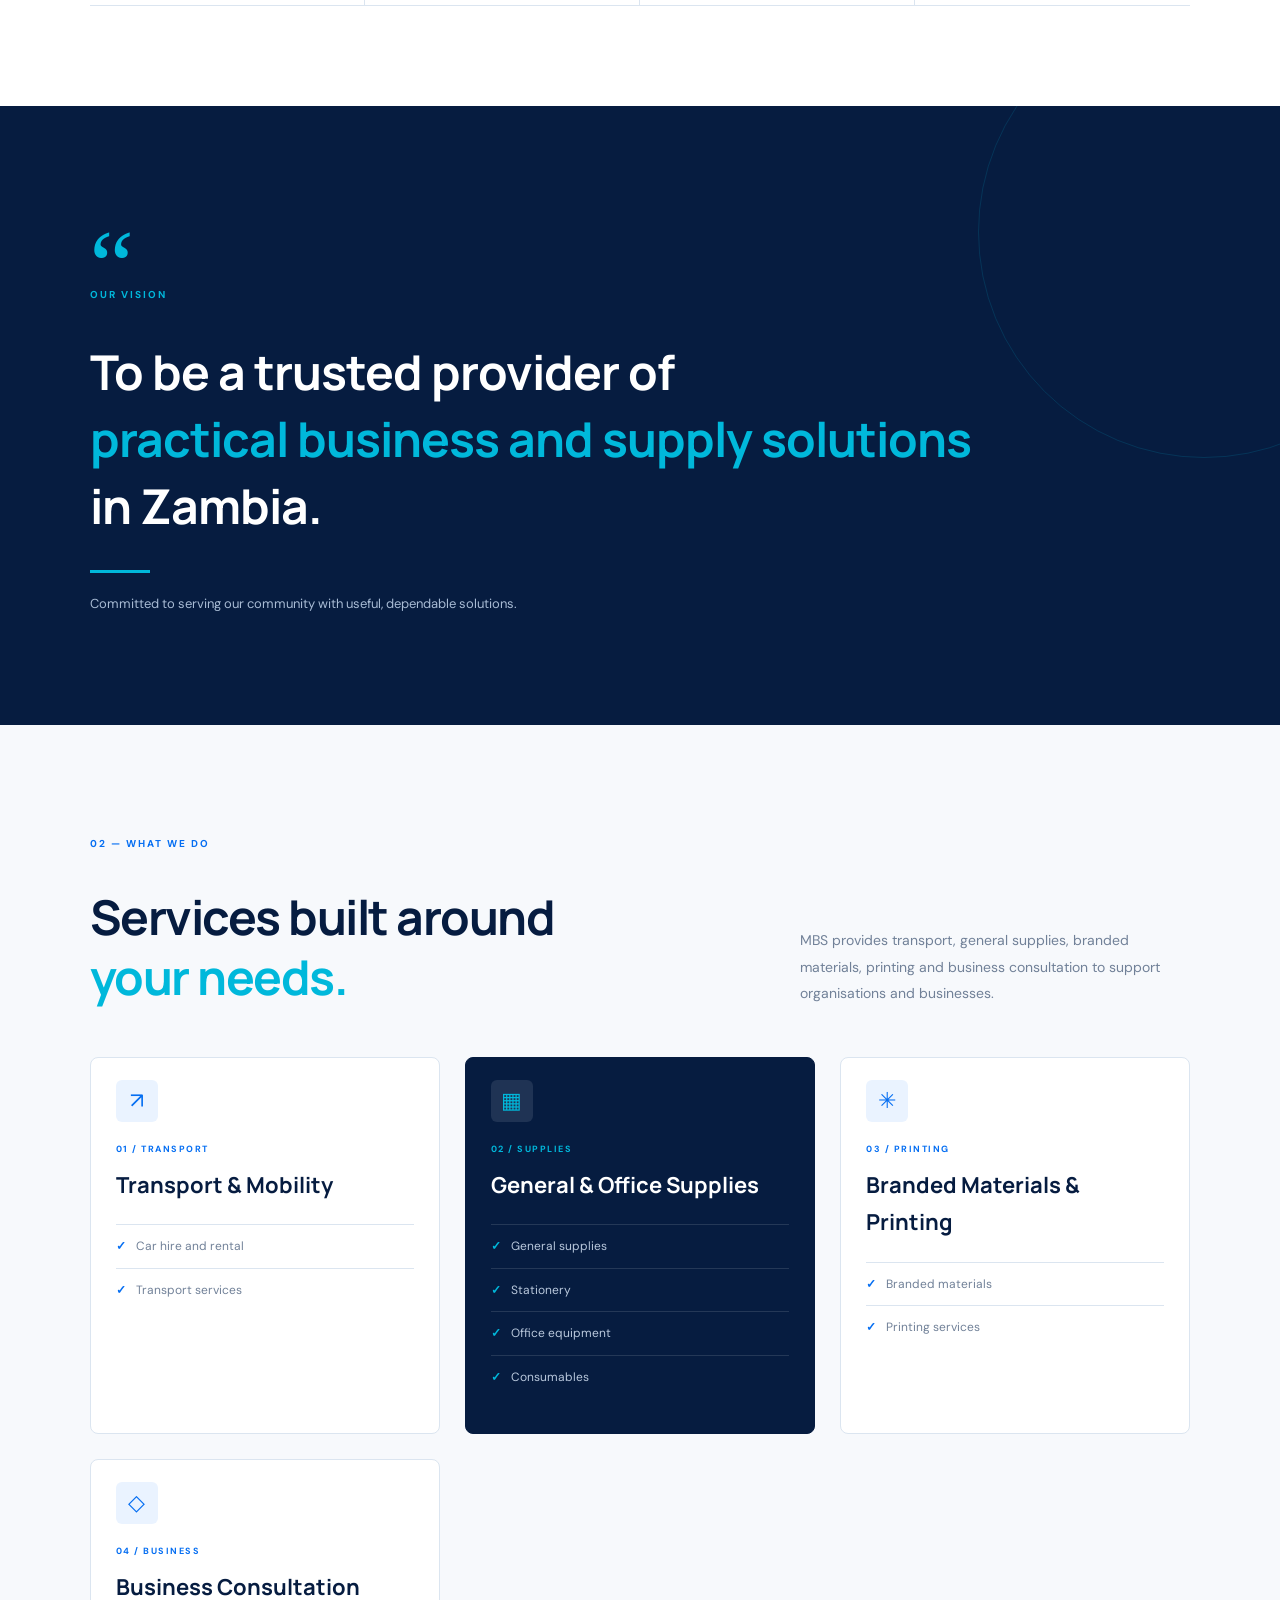
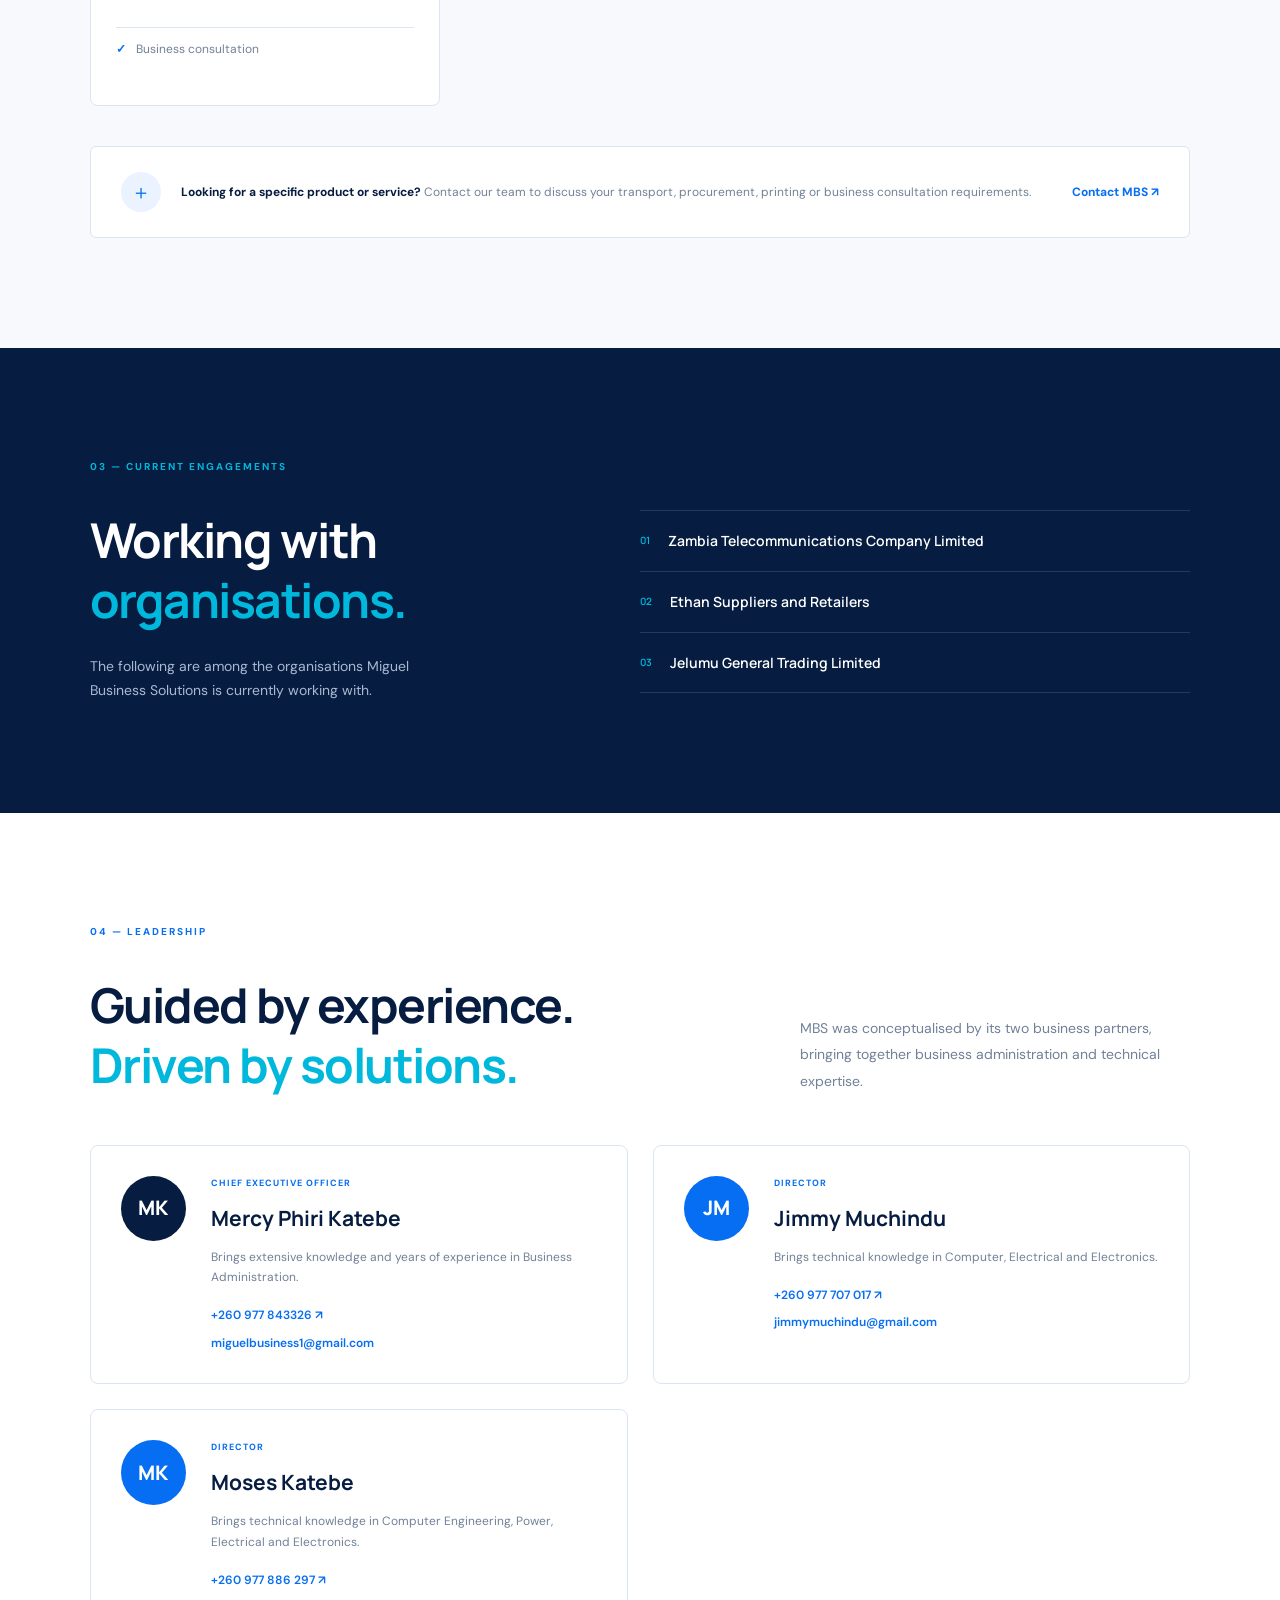
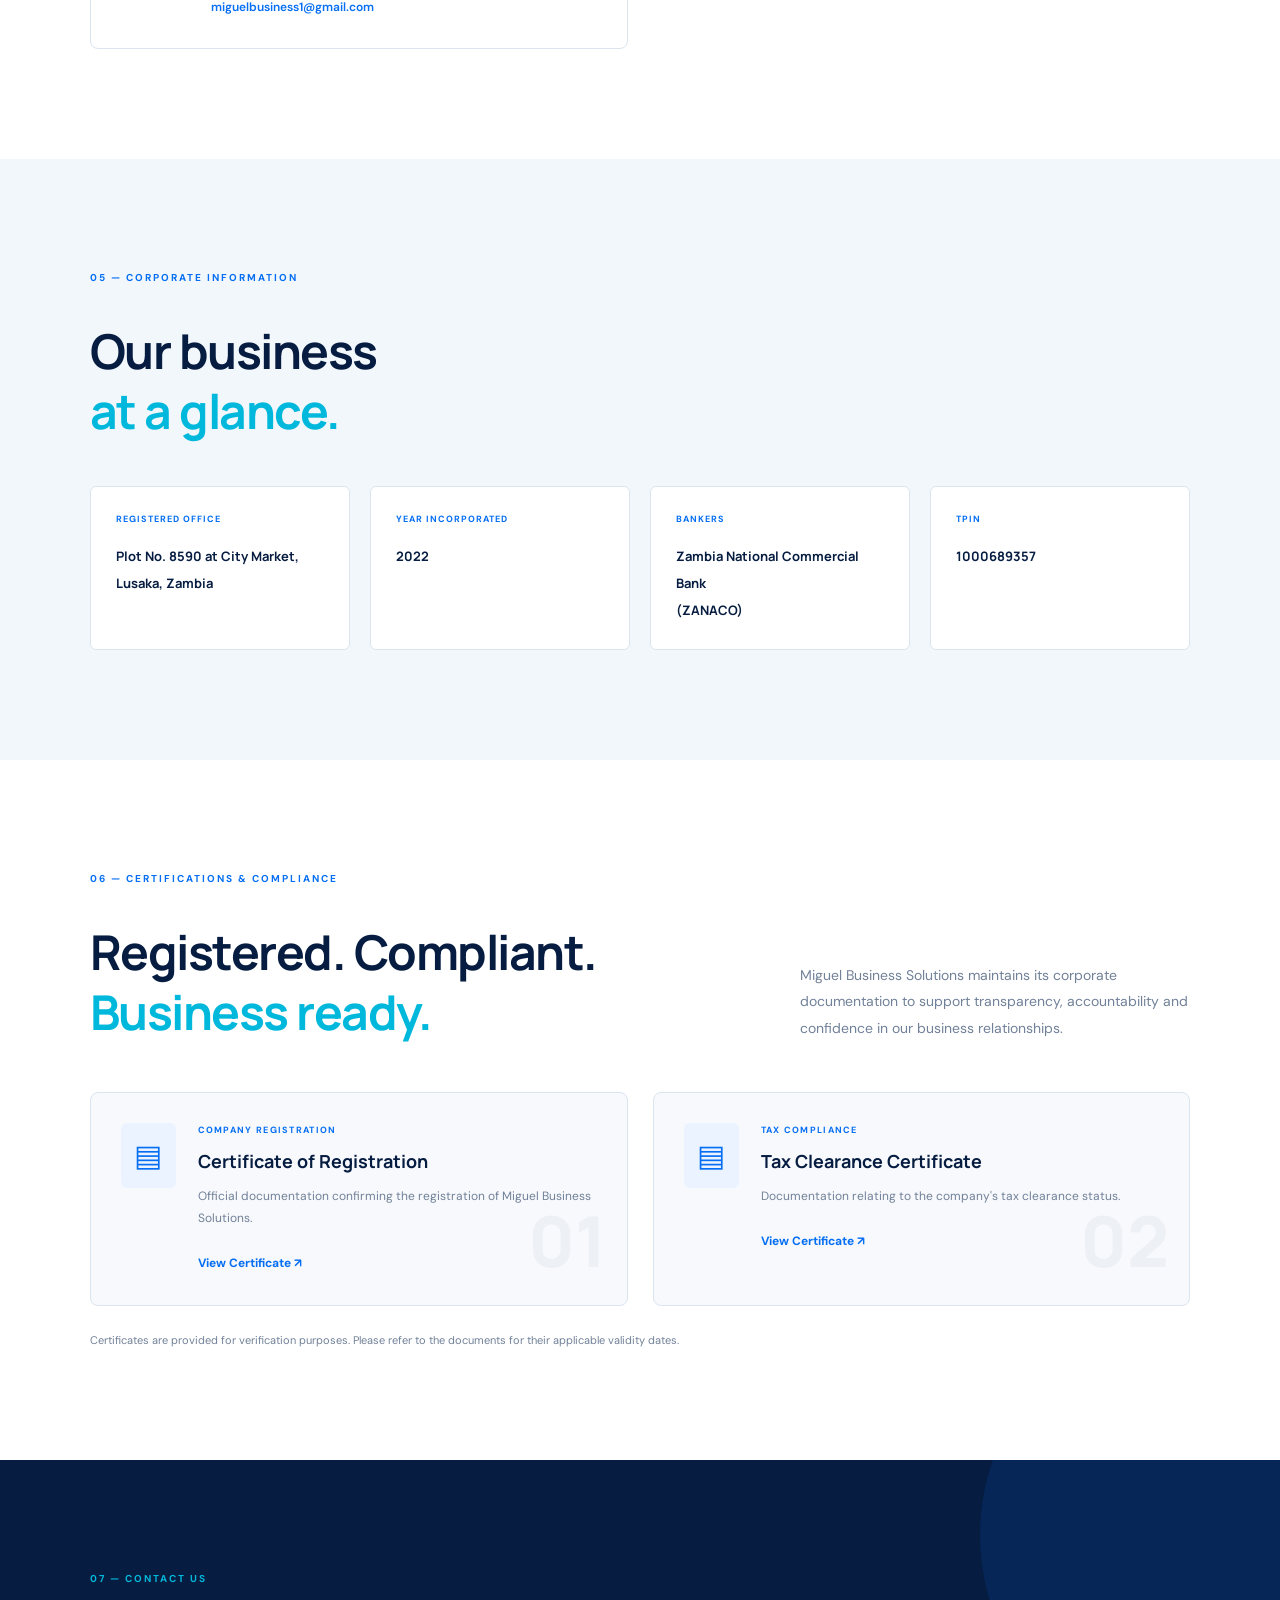
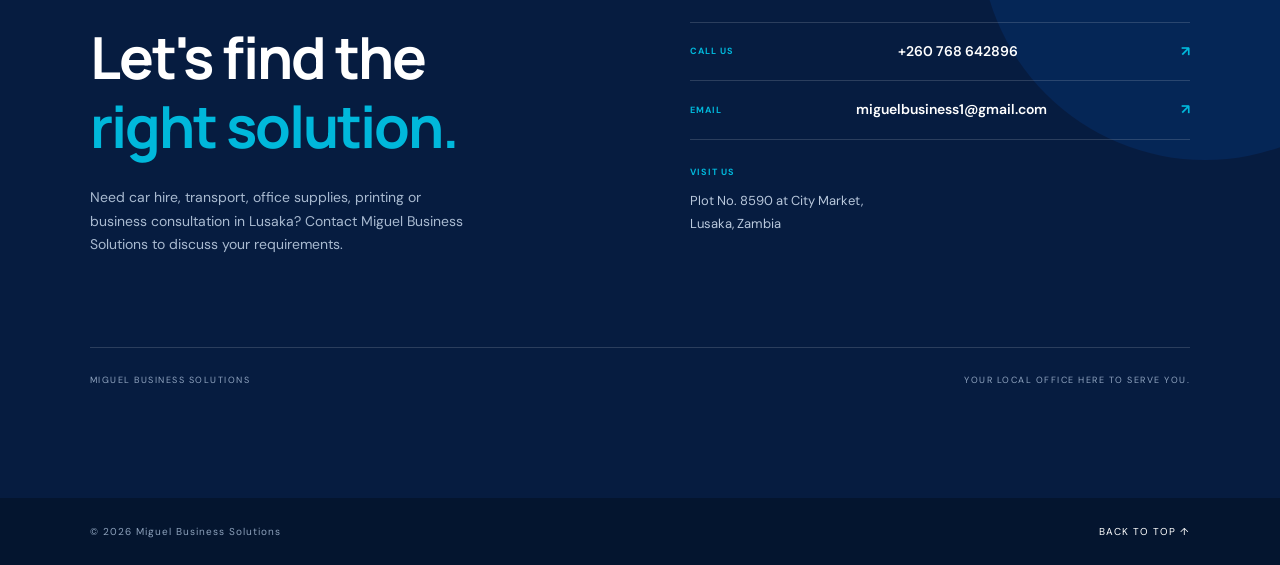
==== commit 96262ac0: "Improve on-page SEO and add local business structured data" ====
--- a/index.html
+++ b/index.html
@@ -4,19 +4,78 @@
 <head>
     <meta charset="UTF-8">
     <meta name="viewport" content="width=device-width, initial-scale=1.0">
-
-    <meta name="description" content="Miguel Business Solutions — transport, car hire, general supplies, stationery, branded materials, printing, election materials, ICT equipment and business consultation in Lusaka, Zambia.">
-
+    <meta name="description" content="Miguel Business Solutions is a Zambian-owned business in Lusaka offering car hire, transport, general and office supplies, stationery, branded materials, printing and business consultation. Contact our team.">
+    <meta name="keywords" content="Miguel Business Solutions, business solutions Lusaka, car hire Lusaka, transport services Zambia, general supplies Zambia, office supplies Lusaka, stationery suppliers Zambia, printing services Lusaka, branded materials Zambia, business consultation Zambia">
+    <meta name="author" content="Miguel Business Solutions">
+    <meta name="robots" content="index, follow, max-image-preview:large">
     <meta name="theme-color" content="#061c40">
-
-    <title>Miguel Business Solutions | Company Profile</title>
+    <meta name="geo.region" content="ZM- Lusaka">
+    <meta name="geo.placename" content="Lusaka, Zambia">
+
+    <link rel="canonical" href="https://taonga26.github.io/miguel-business-solutions-company-profile/">
+    <link rel="icon" href="assets/mbs-logo.jpg" type="image/jpeg">
+    <link rel="apple-touch-icon" href="assets/mbs-logo.jpg">
+
+    <title>Miguel Business Solutions | Car Hire, Supplies & Printing in Lusaka, Zambia</title>
+
+    <meta property="og:type" content="website">
+    <meta property="og:locale" content="en_ZM">
+    <meta property="og:site_name" content="Miguel Business Solutions">
+    <meta property="og:title" content="Miguel Business Solutions | Business & Supply Services in Lusaka">
+    <meta property="og:description" content="A Zambian-owned business providing car hire, transport, general supplies, office stationery, branded materials, printing and business consultation in Lusaka.">
+    <meta property="og:url" content="https://taonga26.github.io/miguel-business-solutions-company-profile/">
+    <meta property="og:image" content="https://taonga26.github.io/miguel-business-solutions-company-profile/assets/mbs-logo.jpg">
+    <meta property="og:image:alt" content="Miguel Business Solutions company logo">
+
+    <meta name="twitter:card" content="summary">
+    <meta name="twitter:title" content="Miguel Business Solutions | Lusaka, Zambia">
+    <meta name="twitter:description" content="Car hire, transport, general supplies, stationery, branded materials, printing and business consultation in Lusaka, Zambia.">
+    <meta name="twitter:image" content="https://taonga26.github.io/miguel-business-solutions-company-profile/assets/mbs-logo.jpg">
 
     <link rel="preconnect" href="https://fonts.googleapis.com">
     <link rel="preconnect" href="https://fonts.gstatic.com" crossorigin>
-
     <link href="https://fonts.googleapis.com/css2?family=DM+Sans:wght@400;500;600;700&family=Manrope:wght@400;500;600;700;800&display=swap" rel="stylesheet">
-
     <link rel="stylesheet" href="style.css">
+
+    <script type="application/ld+json">
+    {
+      "@context": "https://schema.org",
+      "@type": "LocalBusiness",
+      "@id": "https://taonga26.github.io/miguel-business-solutions-company-profile/#business",
+      "name": "Miguel Business Solutions",
+      "alternateName": "MBS",
+      "url": "https://taonga26.github.io/miguel-business-solutions-company-profile/",
+      "image": "https://taonga26.github.io/miguel-business-solutions-company-profile/assets/mbs-logo.jpg",
+      "logo": "https://taonga26.github.io/miguel-business-solutions-company-profile/assets/mbs-logo.jpg",
+      "description": "A Zambian-owned business offering car hire and rental, transport services, general supplies, stationery, office equipment, consumables, branded materials, printing and business consultation.",
+      "telephone": "+260768642896",
+      "email": "miguelbusiness1@gmail.com",
+      "address": {
+        "@type": "PostalAddress",
+        "streetAddress": "Plot No. 8590 at City Market",
+        "addressLocality": "Lusaka",
+        "addressCountry": "ZM"
+      },
+      "areaServed": {
+        "@type": "City",
+        "name": "Lusaka"
+      },
+      "foundingDate": "2022",
+      "priceRange": "$$",
+      "hasOfferCatalog": {
+        "@type": "OfferCatalog",
+        "name": "Business Services",
+        "itemListElement": [
+          {"@type":"OfferCatalog","name":"Car Hire and Rental"},
+          {"@type":"OfferCatalog","name":"Transport Services"},
+          {"@type":"OfferCatalog","name":"General and Office Supplies"},
+          {"@type":"OfferCatalog","name":"Stationery and Consumables"},
+          {"@type":"OfferCatalog","name":"Branded Materials and Printing"},
+          {"@type":"OfferCatalog","name":"Business Consultation"}
+        ]
+      }
+    }
+    </script>
 </head>
 
 <body>
@@ -24,7 +83,7 @@
     <!-- HEADER -->
     <header class="site-header">
         <a class="brand" href="#home" aria-label="Miguel Business Solutions home">
-            <img src="assets/mbs-logo.jpg" alt="MBS Miguel Business Solutions logo">
+            <img src="assets/mbs-logo.jpg" alt="Miguel Business Solutions (MBS) company logo">
         </a>
 
         <button class="menu-toggle"
@@ -63,14 +122,14 @@
                 </p>
 
                 <h1>
-                    Solutions that<br>
-                    <em>keep you moving.</em>
+                    Business Solutions in Lusaka,<br>
+                    <em>Zambia.</em>
                 </h1>
 
                 <p class="hero-copy">
-                    Your local office here to serve you. Reliable transport, general
-                    supplies, printing, ICT equipment and business consultation
-                    backed by a commitment to quality service.
+                    Miguel Business Solutions provides car hire, transport,
+                    general and office supplies, stationery, branded materials,
+                    printing and business consultation in Lusaka, Zambia.
                 </p>
 
                 <div class="hero-actions">
@@ -565,7 +624,7 @@
                             tax clearance status.
                         </p>
 
-                        <a href="./documents/reports_complianceReports_Custom_Business_Name_TCC.pdf"
+                        <a href="./documents/1326111135455.pdf"
                         target="_blank"
                         rel="noopener noreferrer">
                             View Certificate ↗
@@ -604,8 +663,9 @@
                     </h2>
 
                     <p>
-                        Have a project, a repair or a business requirement?
-                        Get in touch with Miguel Business Solutions.
+                        Need car hire, transport, office supplies, printing
+                        or business consultation in Lusaka? Contact Miguel
+                        Business Solutions to discuss your requirements.
                     </p>
 
                 </div>
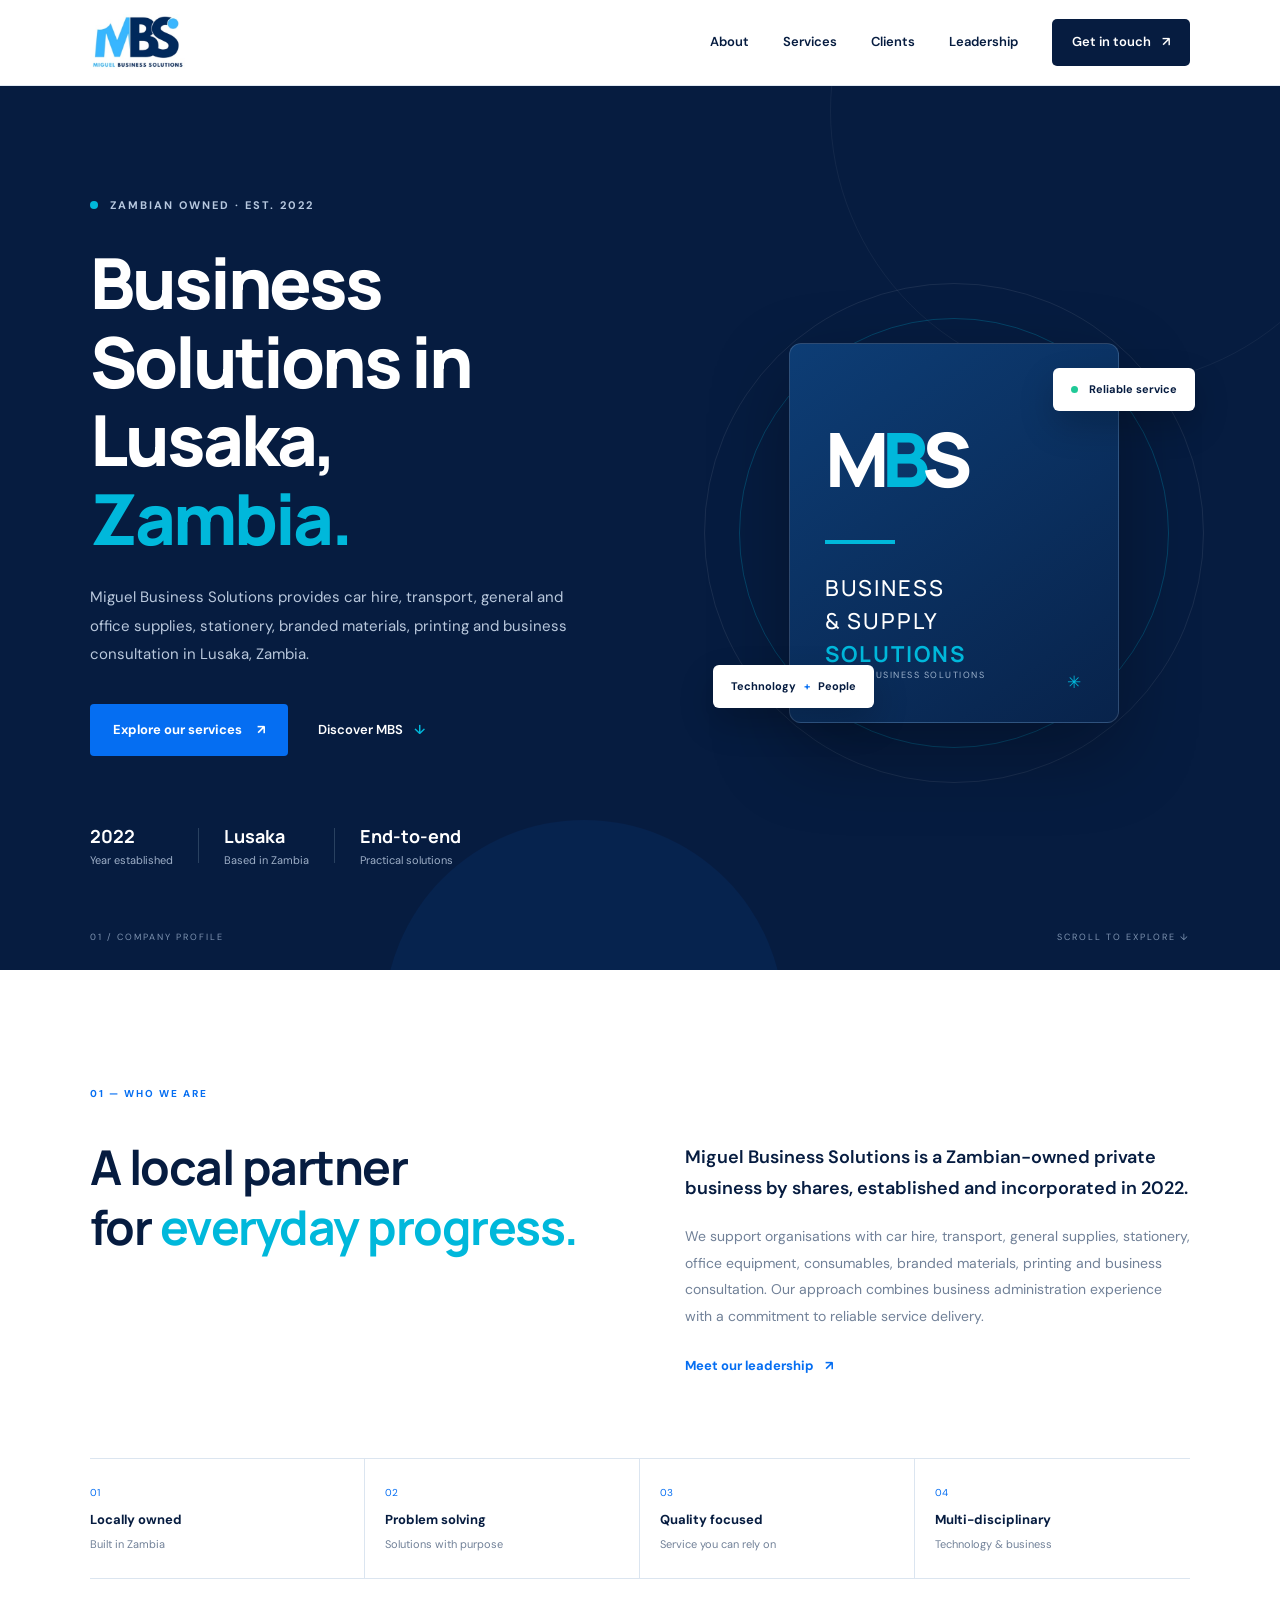
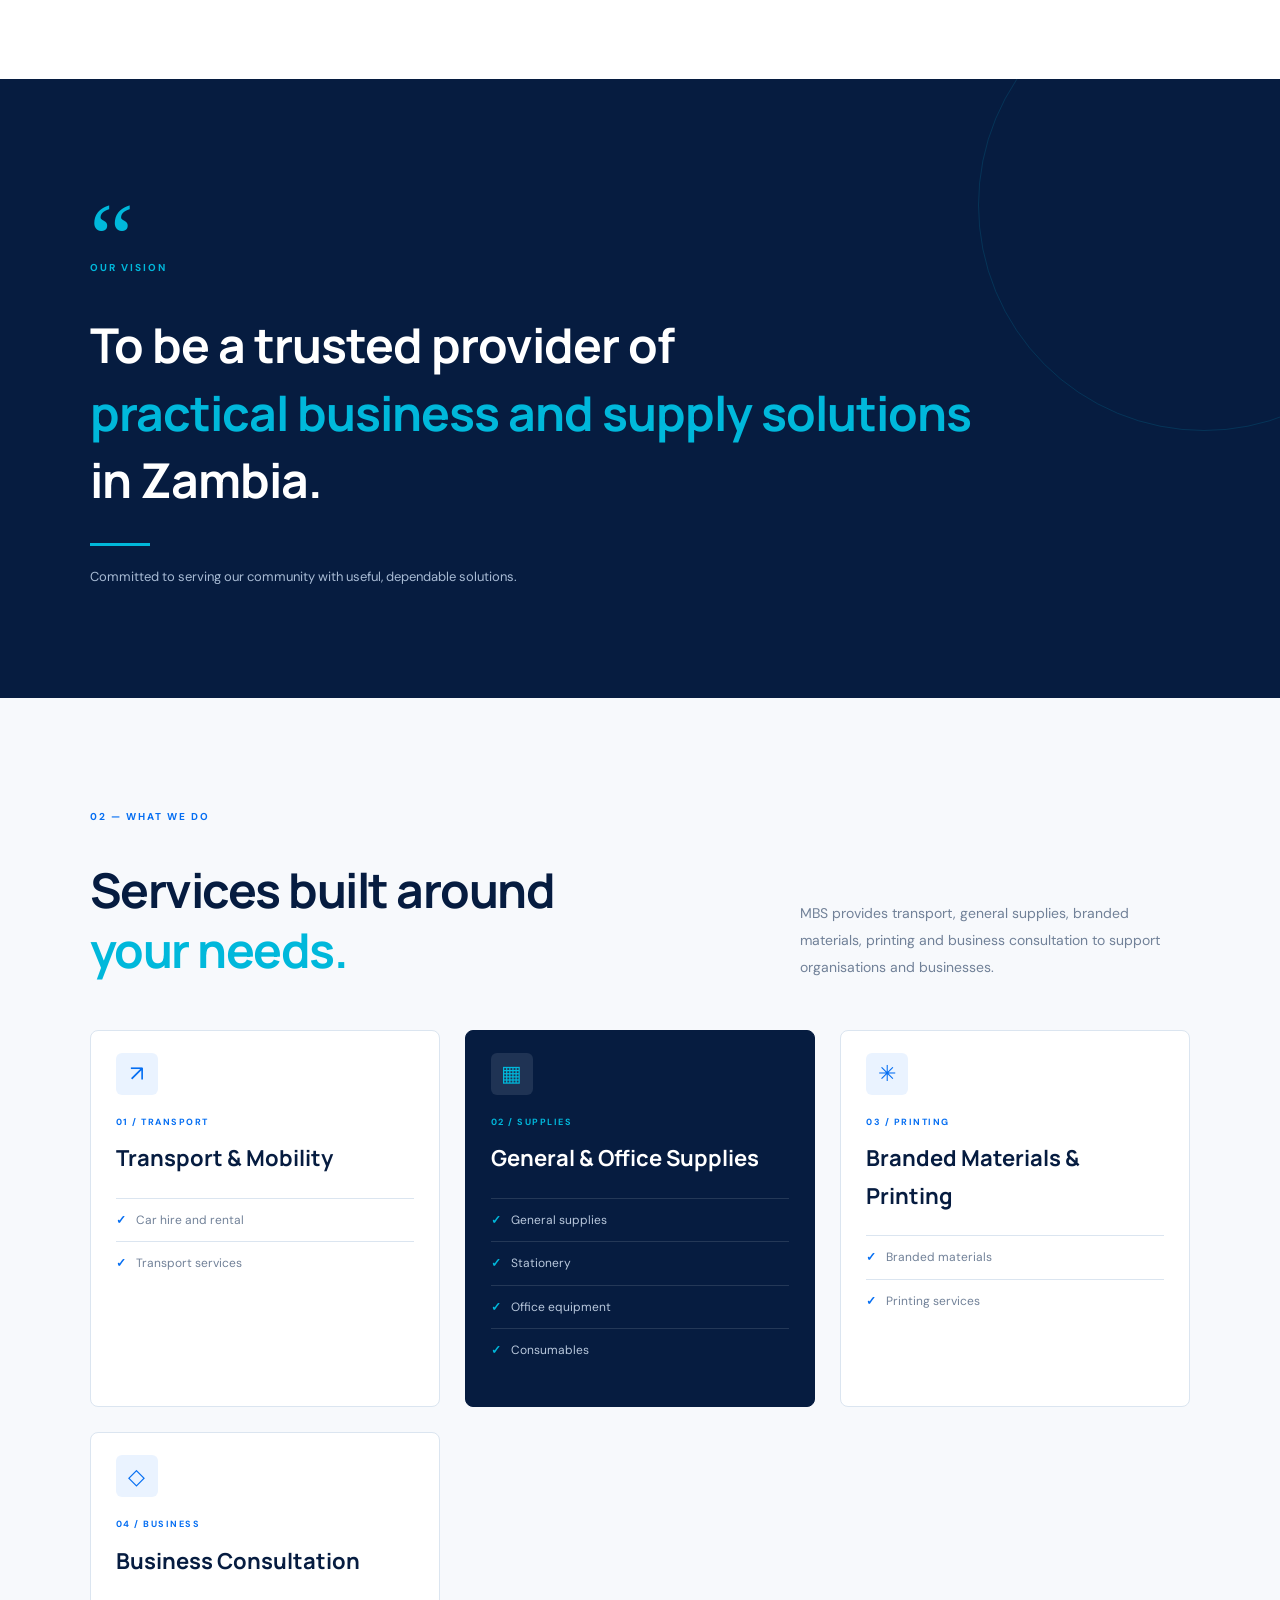
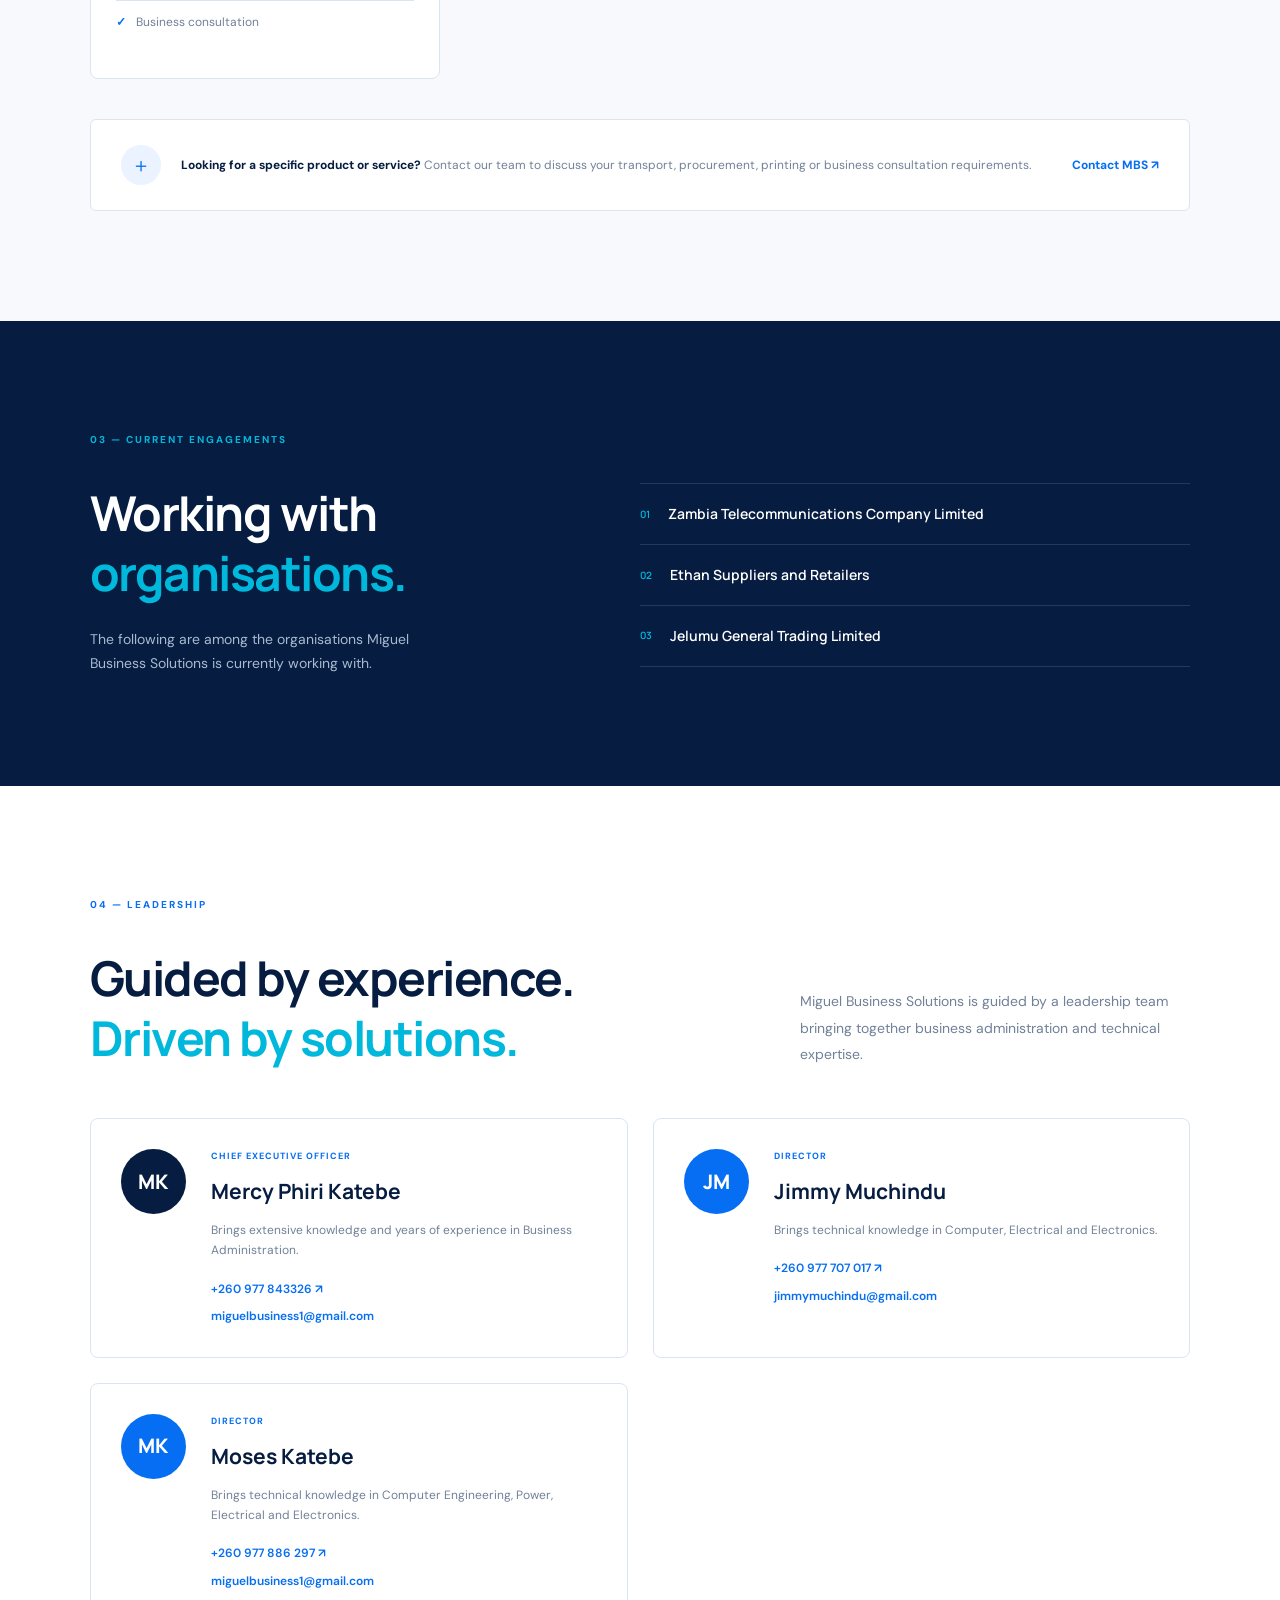
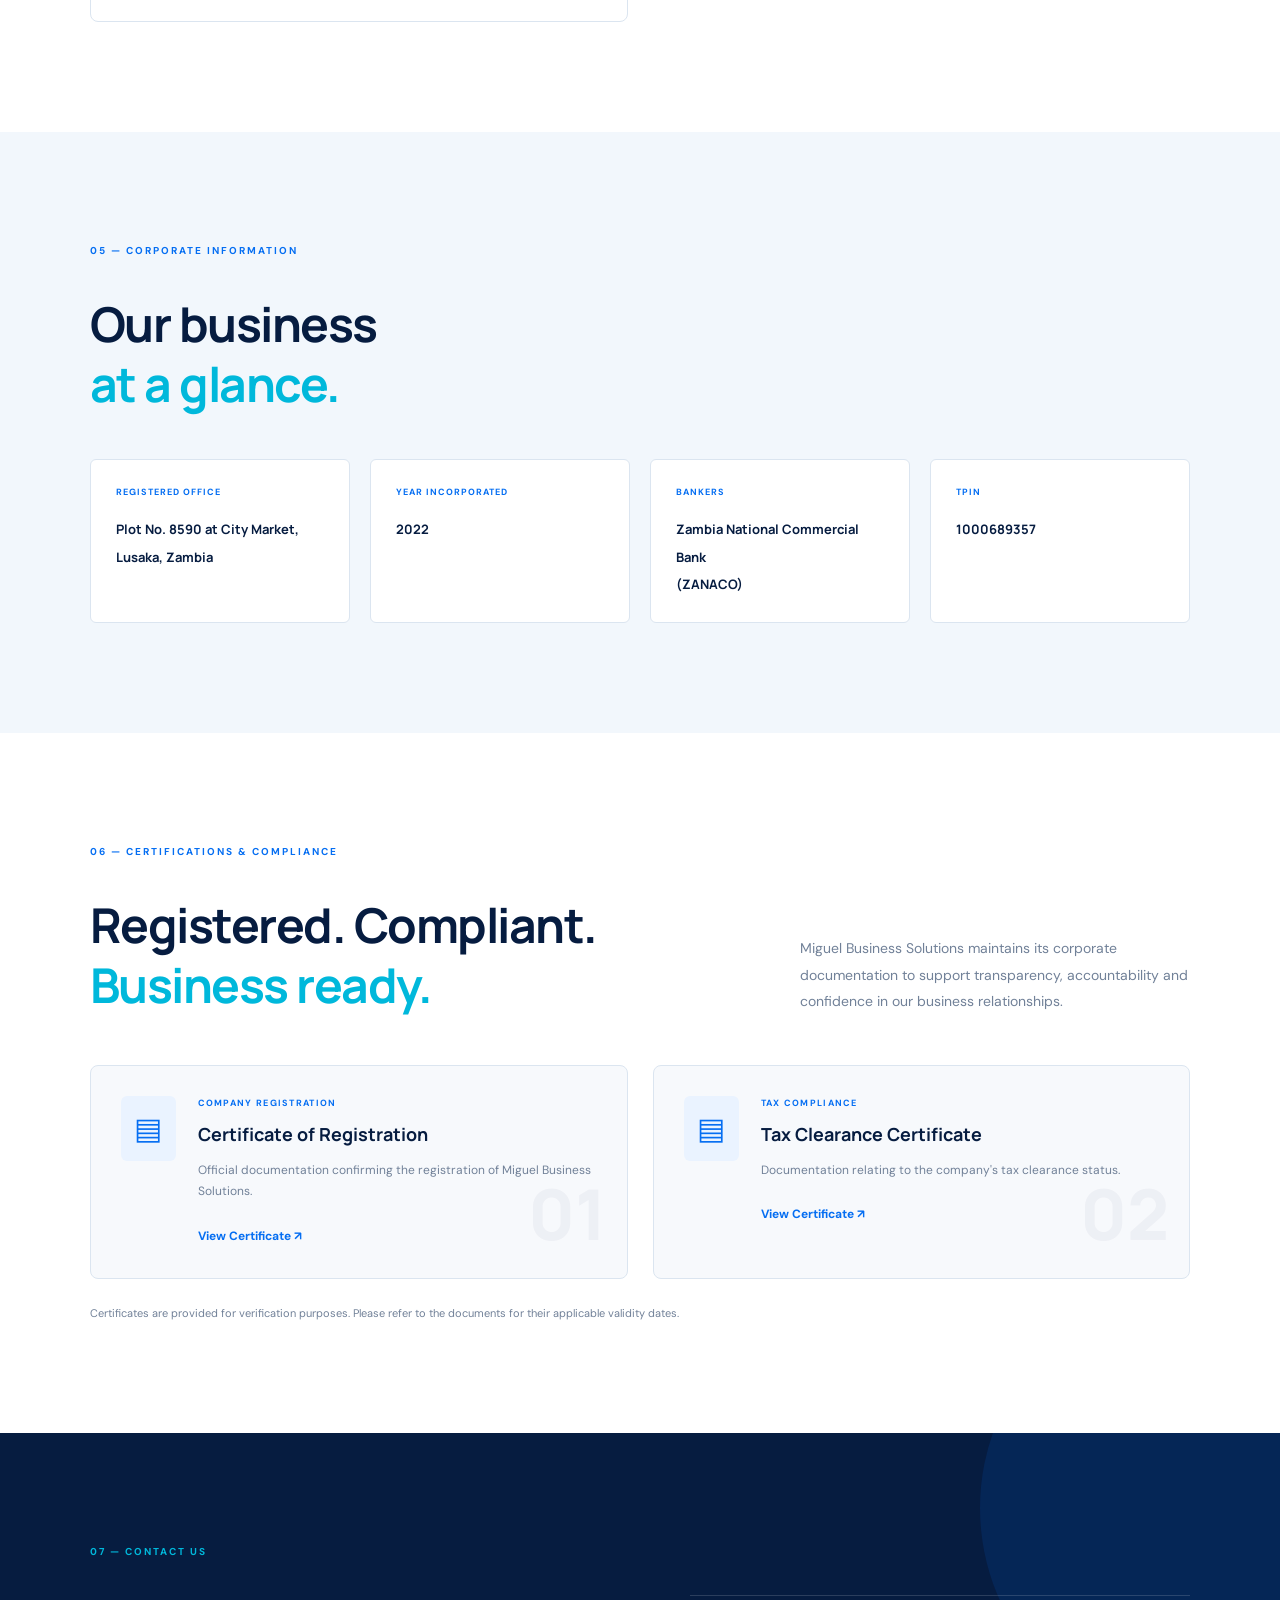
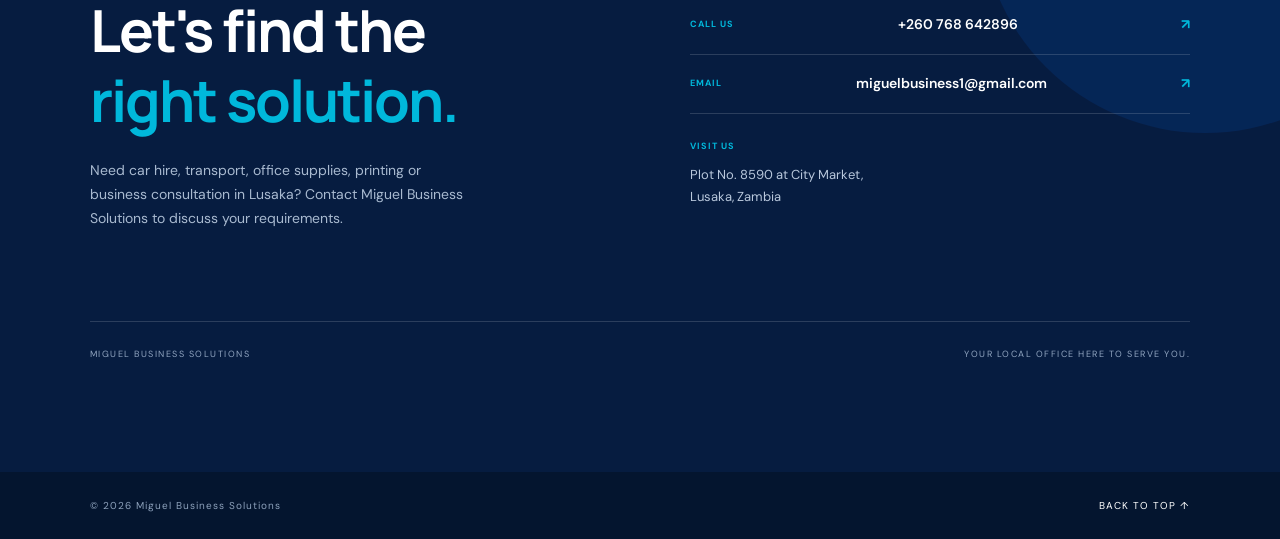
==== commit 7ef1f730: "Align company profile copy with current services for SEO" ====
--- a/index.html
+++ b/index.html
@@ -9,7 +9,7 @@
     <meta name="author" content="Miguel Business Solutions">
     <meta name="robots" content="index, follow, max-image-preview:large">
     <meta name="theme-color" content="#061c40">
-    <meta name="geo.region" content="ZM- Lusaka">
+    <meta name="geo.region" content="ZM">
     <meta name="geo.placename" content="Lusaka, Zambia">
 
     <link rel="canonical" href="https://taonga26.github.io/miguel-business-solutions-company-profile/">
@@ -61,7 +61,6 @@
         "name": "Lusaka"
       },
       "foundingDate": "2022",
-      "priceRange": "$$",
       "hasOfferCatalog": {
         "@type": "OfferCatalog",
         "name": "Business Services",
@@ -236,12 +235,12 @@
                     </p>
 
                     <p>
-                        With a focus on transport, general supplies, branded materials,
-                        printing, ICT equipment and business consultation, we
-                        support organisations with practical procurement and
-                        business needs. Our approach brings together business
-                        administration experience and a commitment to reliable
-                        service delivery.
+                        We support organisations with car hire, transport,
+                        general supplies, stationery, office equipment,
+                        consumables, branded materials, printing and business
+                        consultation. Our approach combines business
+                        administration experience with a commitment to
+                        reliable service delivery.
                     </p>
 
                     <a class="under-link" href="#leadership">
@@ -404,8 +403,8 @@
                 </div>
 
                 <p>
-                    MBS was conceptualised by its two business partners,
-                    bringing together business administration and
+                    Miguel Business Solutions is guided by a leadership
+                    team bringing together business administration and
                     technical expertise.
                 </p>
 
